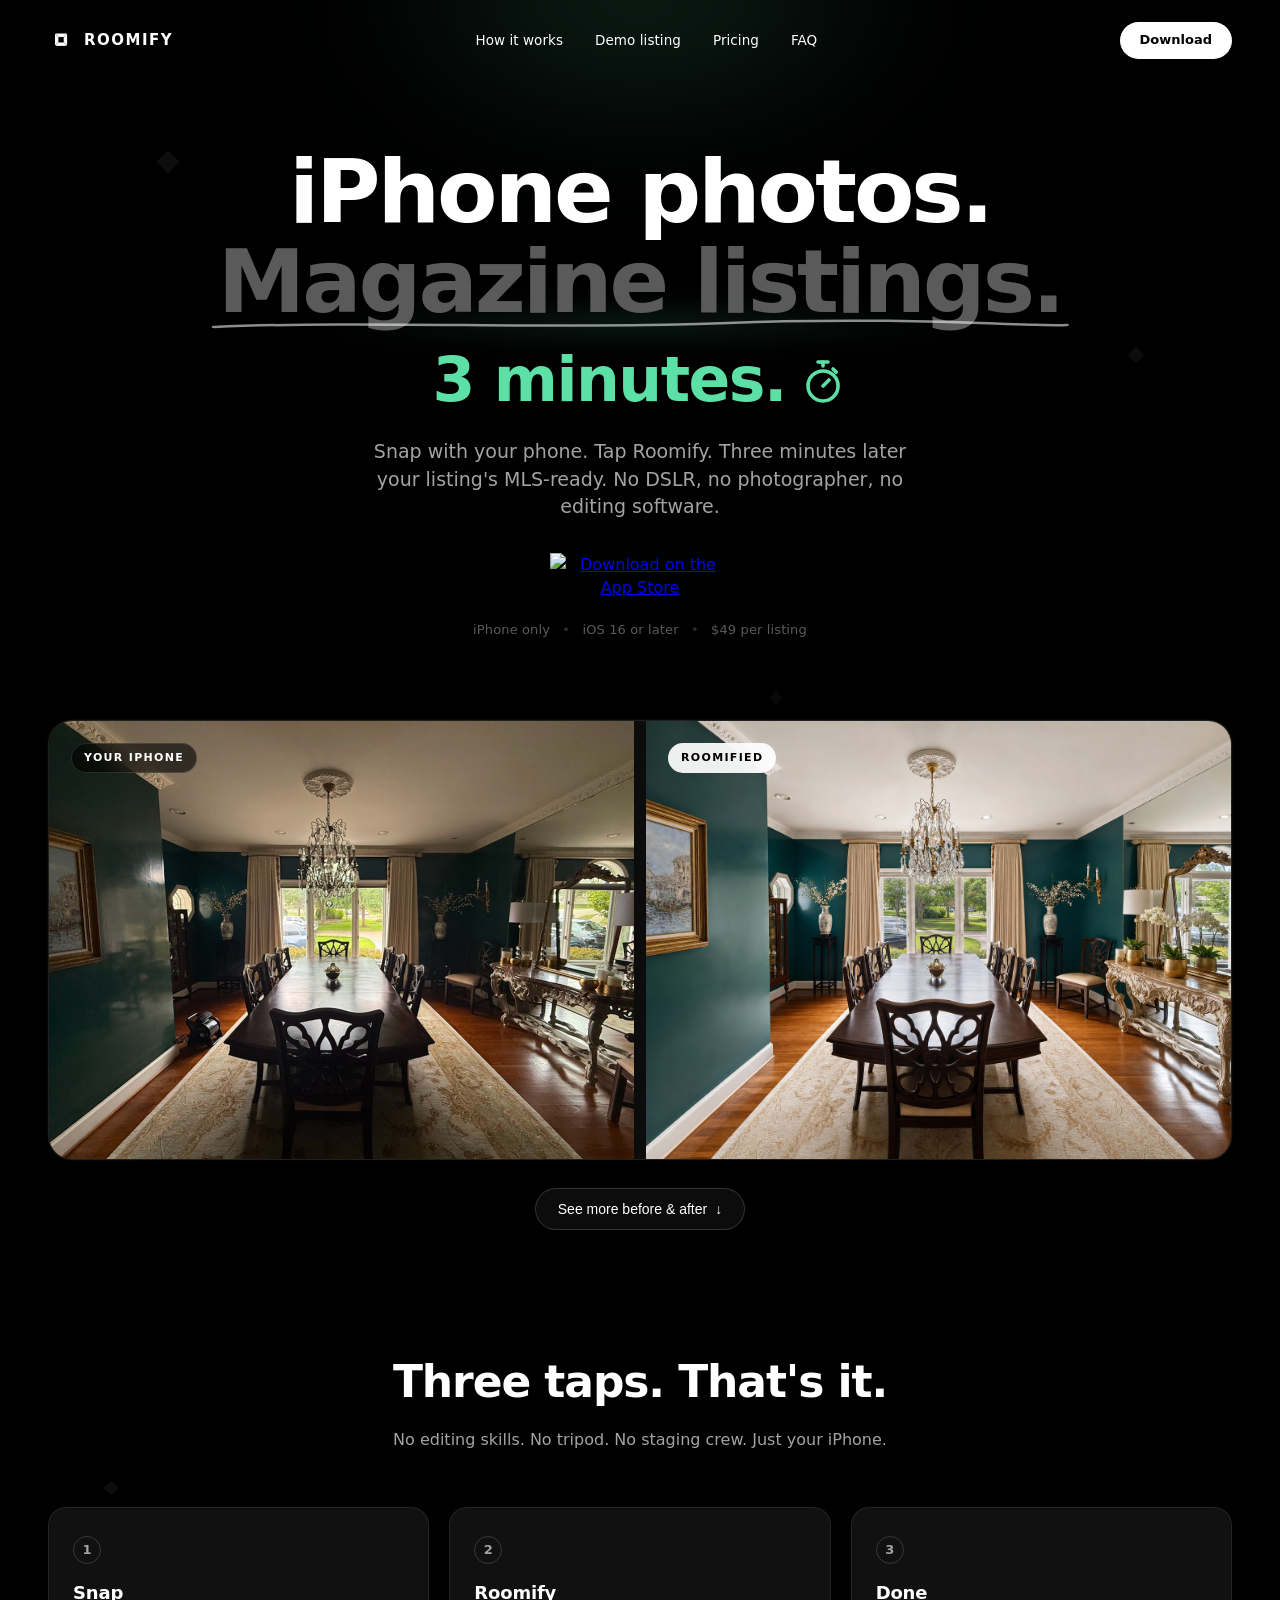
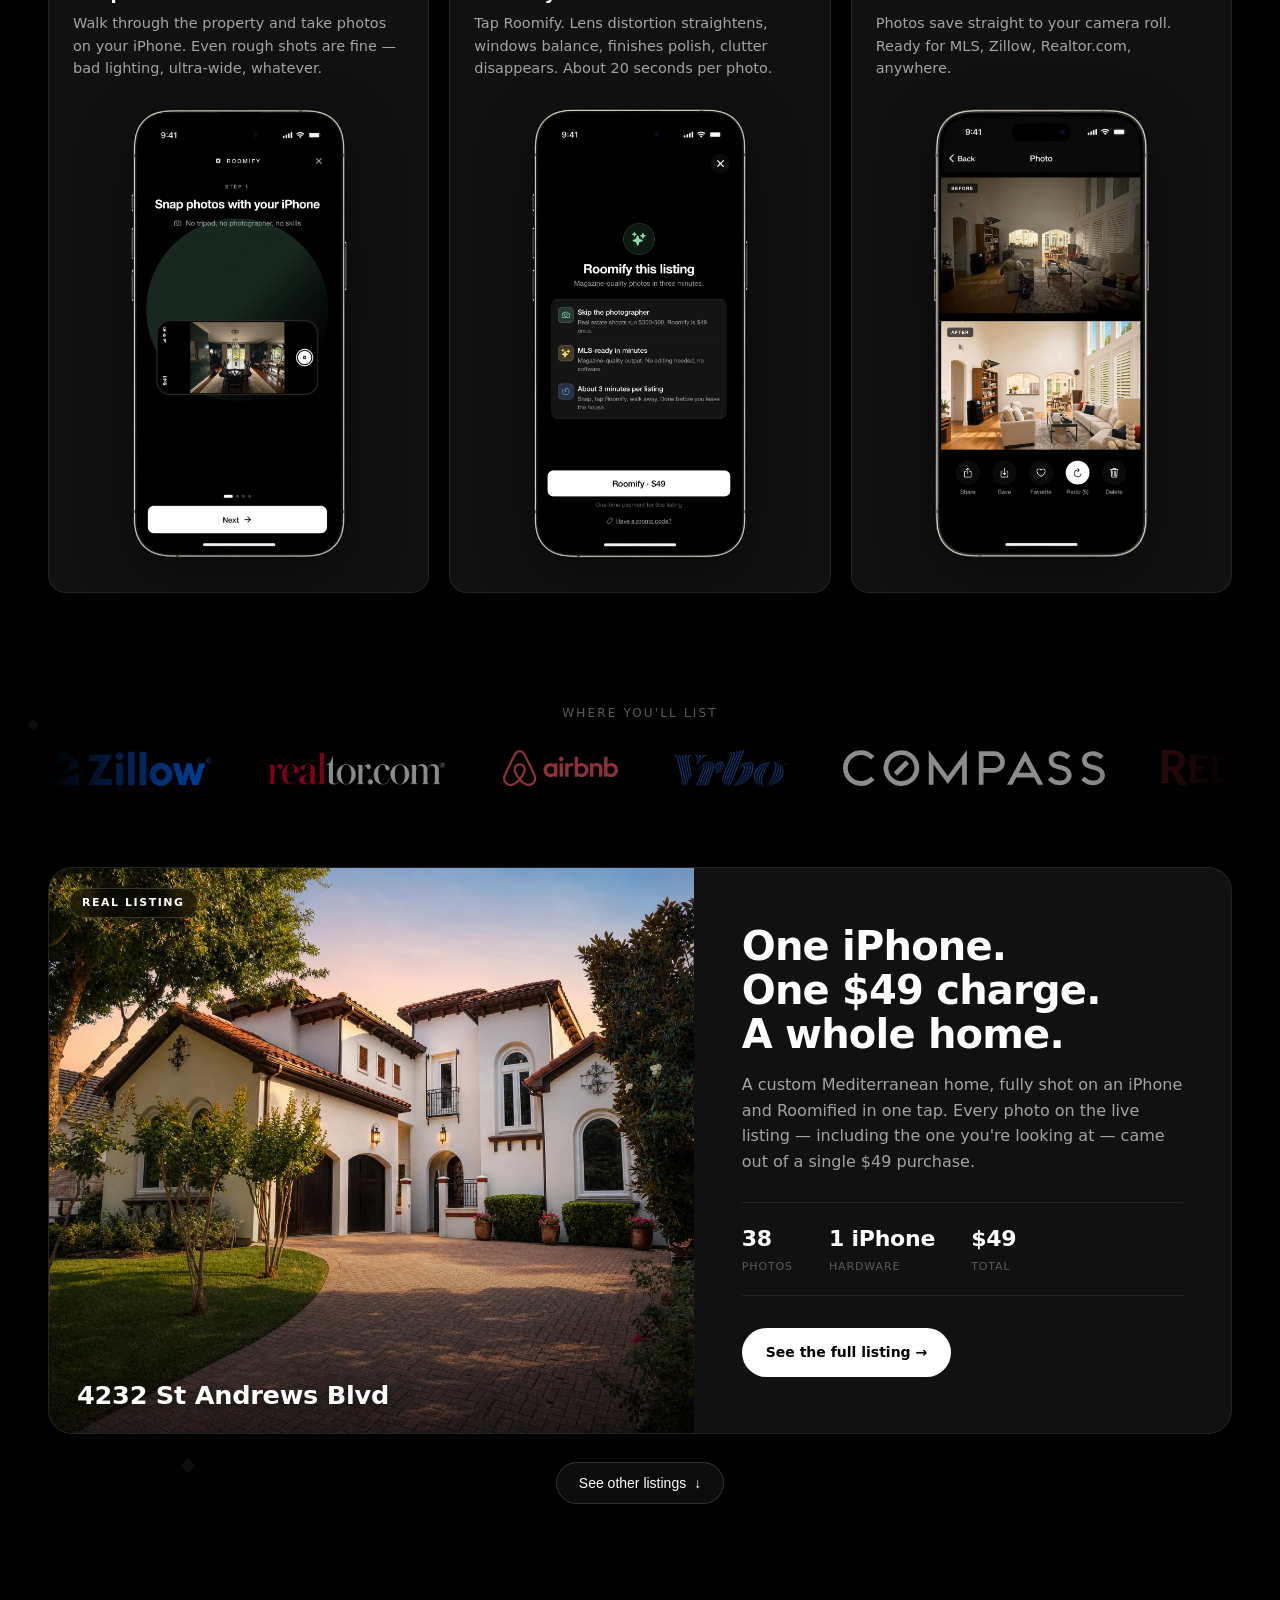
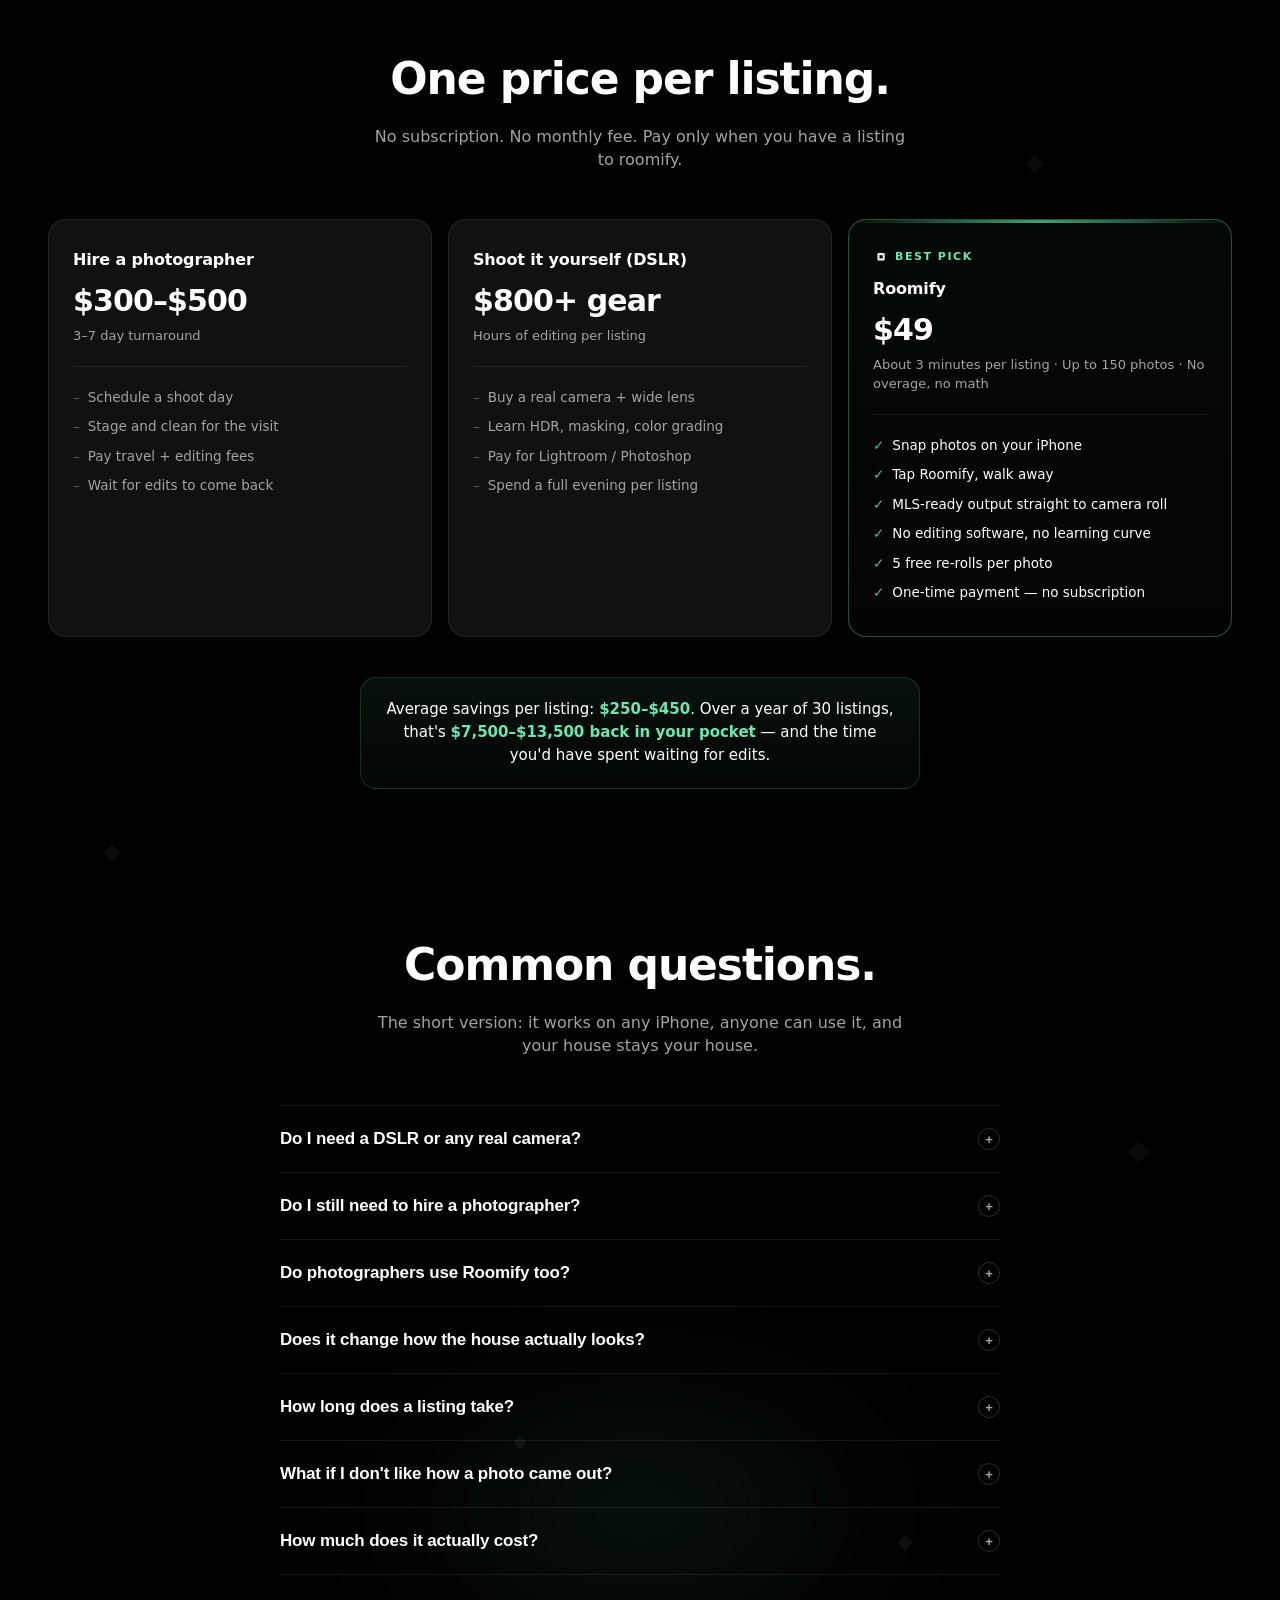
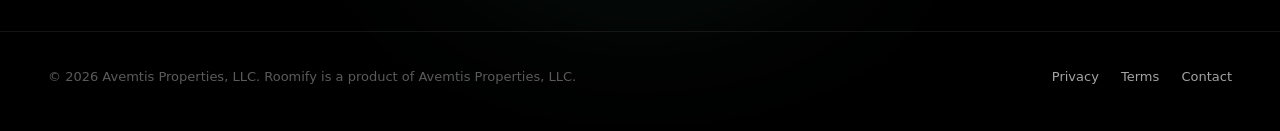
==== index.html @ be2f6d6d "hero: third line "3 minutes." with stopwatch icon Adds the kicker line to the hero h1 after "iPhone " ====
<!doctype html>
<html lang="en">
<head>
<meta charset="utf-8" />
<meta name="viewport" content="width=device-width, initial-scale=1, viewport-fit=cover" />
<title>Roomify — iPhone photos to magazine listings in 3 minutes</title>
<meta name="description" content="Snap with your iPhone. Tap Roomify. Magazine-quality real estate listing photos in three minutes. No DSLR, no photographer, no editing software." />
<link rel="icon" type="image/png" sizes="192x192" href="/favicon.png" />
<link rel="apple-touch-icon" sizes="180x180" href="/apple-touch-icon.png" />

<meta property="og:title" content="Roomify — iPhone photos to magazine listings" />
<meta property="og:description" content="Snap with your phone. Tap Roomify. Done in 3 minutes." />
<meta property="og:url" content="https://roomifyapp.ai" />
<meta property="og:image" content="https://roomifyapp.ai/favicon.png" />
<meta property="og:type" content="website" />
<meta name="twitter:card" content="summary_large_image" />
<meta name="theme-color" content="#000000" />

<style>
  /* ---- Tokens ---------------------------------------------------- */
  :root {
    --bg: #000000;
    --bg-elev: #0c0c0c;
    --bg-card: #111111;
    --text: #ffffff;
    --text-muted: #a3a3a3;
    --text-subtle: #5a5a5a;
    --border: rgba(255, 255, 255, 0.08);
    --border-strong: rgba(255, 255, 255, 0.16);
    --glow: rgba(92, 224, 166, 0.16);
    --accent: #5ce0a6;

    /* Horizontal padding scales up on mobile so the content
       doesn't feel cramped against the phone bezel. */
    --pad-x: 28px;
  }

  * { box-sizing: border-box; margin: 0; padding: 0; }

  html, body {
    background: var(--bg);
    color: var(--text);
    font-family: -apple-system, BlinkMacSystemFont, "SF Pro Text", "Helvetica Neue", system-ui, sans-serif;
    -webkit-font-smoothing: antialiased;
    line-height: 1.45;
    overflow-x: hidden;
    scroll-behavior: smooth;
  }
  /* CSS scroll-snap was too soft (proximity) or too hard (mandatory)
     on iOS Safari. The lock-on is JS-driven below — see
     setupStepsSnap in the script block. */

  body {
    position: relative;
    min-height: 100vh;
  }

  /* Concentrated glow tucked behind the nav. Much smaller + softer
     than v2 so it reads as ambient brand color rather than backdrop. */
  .nav-glow {
    position: absolute;
    top: -180px;
    left: 50%;
    transform: translateX(-50%);
    width: 720px;
    height: 360px;
    background: radial-gradient(ellipse at center, var(--glow) 0%, transparent 60%);
    filter: blur(60px);
    pointer-events: none;
    z-index: 0;
  }

  /* Drifting diamonds spread across the entire page — referencing
     the Roomify mark. Pure CSS, no JS. Spans the whole body so
     there's always something subtle moving in your peripheral
     vision as you scroll. */
  .pattern {
    position: absolute;
    inset: 0;
    pointer-events: none;
    overflow: hidden;
    z-index: 0;
  }
  .pattern svg {
    position: absolute;
    width: 24px;
    height: 24px;
    opacity: 0.05;
    animation: drift 18s ease-in-out infinite;
  }
  /* Hero region (top ~25%) */
  .pattern svg:nth-child(1)  { top: 3%;  left: 12%; animation-delay: -2s;  width: 28px; height: 28px; }
  .pattern svg:nth-child(2)  { top: 7%;  left: 88%; animation-delay: -6s;  width: 20px; height: 20px; }
  .pattern svg:nth-child(3)  { top: 14%; left: 60%; animation-delay: -14s; width: 16px; height: 16px; opacity: 0.04; }
  .pattern svg:nth-child(4)  { top: 21%; left: 4%;  animation-delay: -10s; width: 22px; height: 22px; }
  .pattern svg:nth-child(5)  { top: 18%; left: 94%; animation-delay: -12s; width: 14px; height: 14px; }
  /* Mid (before/after region, ~30-55%) */
  .pattern svg:nth-child(6)  { top: 30%; left: 8%;  animation-delay: -5s;  width: 18px; height: 18px; opacity: 0.05; }
  .pattern svg:nth-child(7)  { top: 38%; left: 90%; animation-delay: -9s;  width: 26px; height: 26px; opacity: 0.04; }
  .pattern svg:nth-child(8)  { top: 47%; left: 2%;  animation-delay: -3s;  width: 14px; height: 14px; }
  .pattern svg:nth-child(9)  { top: 54%; left: 86%; animation-delay: -16s; width: 20px; height: 20px; opacity: 0.05; }
  /* Steps region (~60-78%) */
  .pattern svg:nth-child(10) { top: 62%; left: 14%; animation-delay: -7s;  width: 18px; height: 18px; }
  .pattern svg:nth-child(11) { top: 68%; left: 80%; animation-delay: -11s; width: 22px; height: 22px; opacity: 0.04; }
  .pattern svg:nth-child(12) { top: 74%; left: 50%; animation-delay: -15s; width: 14px; height: 14px; opacity: 0.05; }
  /* Pricing + footer (~80%+) */
  .pattern svg:nth-child(13) { top: 82%; left: 8%;  animation-delay: -4s;  width: 20px; height: 20px; }
  .pattern svg:nth-child(14) { top: 88%; left: 88%; animation-delay: -13s; width: 26px; height: 26px; opacity: 0.04; }
  .pattern svg:nth-child(15) { top: 94%; left: 40%; animation-delay: -8s;  width: 16px; height: 16px; }
  .pattern svg:nth-child(16) { top: 96%; left: 70%; animation-delay: -1s;  width: 18px; height: 18px; opacity: 0.05; }

  @keyframes drift {
    0%, 100% { transform: translateY(0) rotate(45deg); }
    50%      { transform: translateY(-22px) rotate(52deg); }
  }

  /* Secondary glow tucked behind the pricing card. Smaller + cooler
     than the nav glow, gives the bottom of the page some life so
     it doesn't feel like a dead zone after the bright hero. */
  .pricing-glow {
    position: absolute;
    left: 50%;
    bottom: 80px;
    transform: translateX(-50%);
    width: 600px;
    height: 280px;
    background: radial-gradient(ellipse at center, rgba(92, 224, 166, 0.12) 0%, transparent 65%);
    filter: blur(70px);
    pointer-events: none;
    z-index: 0;
  }

  .container {
    max-width: 1240px;
    margin: 0 auto;
    padding: 0 var(--pad-x);
    position: relative;
    z-index: 1;
  }

  /* ---- Full-width Nav ------------------------------------------- */
  .nav {
    padding: 22px 0 0;
    display: flex;
    align-items: center;
    justify-content: space-between;
    width: 100%;
  }
  .brand {
    display: inline-flex;
    align-items: center;
    gap: 10px;
    font-size: 15px;
    font-weight: 700;
    letter-spacing: 0.1em;
    color: var(--text);
    text-decoration: none;
  }
  .brand img {
    width: 26px;
    height: 26px;
    display: block;
  }
  .nav-cta {
    display: inline-flex;
    align-items: center;
    gap: 6px;
    background: var(--text);
    color: #000;
    text-decoration: none;
    font-size: 13px;
    font-weight: 600;
    padding: 9px 20px;
    border-radius: 999px;
    transition: opacity 0.15s ease, transform 0.15s ease;
  }
  .nav-cta:hover { opacity: 0.85; }
  .nav-cta:active { transform: scale(0.97); }

  /* In-page anchor links between brand and the Download CTA. Smooth
     scrolling is handled by `scroll-behavior: smooth` on <html>.
     Styling is Stripe/Linear-tier: white text, slim accent underline
     that grows from the left on hover. */
  .nav-links {
    display: flex;
    align-items: center;
    gap: 32px;
  }
  .nav-link {
    position: relative;
    color: var(--text);
    text-decoration: none;
    font-size: 13.5px;
    font-weight: 500;
    letter-spacing: 0.005em;
    padding: 6px 0;
    transition: color 0.18s ease;
  }
  .nav-link::after {
    content: '';
    position: absolute;
    left: 0;
    right: 0;
    bottom: 2px;
    height: 1.5px;
    background: var(--accent, #5ce0a6);
    transform: scaleX(0);
    transform-origin: left center;
    transition: transform 0.28s cubic-bezier(0.22, 1, 0.36, 1);
  }
  .nav-link:hover { color: var(--accent, #5ce0a6); }
  .nav-link:hover::after { transform: scaleX(1); }
  /* Account for the nav height so scroll lands just below it — without
     this the section's title hides under the (transparent) nav bar. */
  html { scroll-behavior: smooth; scroll-padding-top: 24px; }

  /* ---- Hero ----------------------------------------------------- */
  .hero {
    /* Longhand vertical padding only — using `padding:` shorthand
       here would zero out .container's horizontal padding, since
       both classes are on the same element. (Cards looked edge-to-
       edge on mobile because of this.) */
    padding-top: 88px;
    padding-bottom: 32px;
    text-align: center;
    animation: heroIn 0.9s cubic-bezier(0.16, 1, 0.3, 1) both;
  }
  @keyframes heroIn {
    from { opacity: 0; transform: translateY(20px); }
    to   { opacity: 1; transform: translateY(0); }
  }

  .hero h1 {
    font-size: clamp(44px, 7.6vw, 88px);
    line-height: 1.02;
    letter-spacing: -0.035em;
    font-weight: 700;
    max-width: 980px;
    margin: 0 auto 22px;
  }
  .hero h1 .muted-line {
    color: var(--text-subtle);
    display: inline-block;
    position: relative;
  }
  /* "3 minutes." — the kicker line. Smaller than the other two so it
     reads as the answer/punchline, not a third subject. Accent green
     ties it to the brand. Fades in after Magazine-listings underline
     finishes drawing (~1.1s) so the eye lands on it last. */
  .hero h1 .time-line {
    display: inline-flex;
    align-items: baseline;
    gap: 0.22em;
    color: var(--accent);
    font-size: 0.7em;
    letter-spacing: -0.025em;
    font-weight: 600;
    margin-top: 14px;
    opacity: 0;
    animation: timeLineIn 0.7s cubic-bezier(0.16, 1, 0.3, 1) 1.15s forwards;
  }
  @keyframes timeLineIn {
    from { opacity: 0; transform: translateY(10px); }
    to   { opacity: 1; transform: translateY(0); }
  }
  .hero h1 .timer-icon {
    width: 0.78em;
    height: 0.78em;
    flex: 0 0 auto;
    stroke: currentColor;
    fill: none;
    /* Lift slightly so the icon optically aligns with the cap-height
       of the digits next to it rather than the baseline. */
    transform: translateY(0.08em);
  }
  /* Hand-drawn underline + faint glow behind 'Magazine listings.' */
  .hero h1 .muted-line .underline {
    position: absolute;
    left: -2%;
    right: -2%;
    bottom: -8px;
    width: 104%;
    height: 18px;
    pointer-events: none;
    overflow: visible;
  }
  .hero h1 .muted-line::after {
    content: '';
    position: absolute;
    left: 8%;
    right: 8%;
    bottom: -12px;
    height: 28px;
    background: radial-gradient(ellipse at center, rgba(92, 224, 166, 0.22) 0%, transparent 70%);
    filter: blur(14px);
    pointer-events: none;
    z-index: -1;
  }
  .hero h1 .muted-line .underline path {
    stroke: rgba(255, 255, 255, 0.55);
    stroke-width: 2.5;
    stroke-linecap: round;
    fill: none;
    /* Reveal animation that runs after hero fades in. */
    stroke-dasharray: 600;
    stroke-dashoffset: 600;
    animation: drawUnderline 1.4s cubic-bezier(0.65, 0, 0.35, 1) 0.7s forwards;
  }
  @keyframes drawUnderline {
    to { stroke-dashoffset: 0; }
  }

  .hero .sub {
    font-size: clamp(16px, 1.7vw, 19px);
    color: var(--text-muted);
    max-width: 560px;
    margin: 0 auto 32px;
  }
  .hero .disclaimers {
    font-size: 13px;
    color: var(--text-subtle);
    margin-top: 14px;
    letter-spacing: 0.01em;
  }
  .hero .disclaimers .sep {
    opacity: 0.5;
    margin: 0 8px;
  }

  /* App store badge */
  .badge-row {
    display: flex;
    justify-content: center;
    margin-bottom: 8px;
  }
  .app-store-badge {
    display: inline-block;
    transition: opacity 0.15s ease, transform 0.15s ease;
  }
  .app-store-badge:hover { opacity: 0.85; }
  .app-store-badge:active { transform: scale(0.98); }
  .app-store-badge img {
    height: 54px;
    display: block;
  }

  /* ---- Before / After centerpiece ------------------------------- */
  .ba-wrap {
    padding-top: 48px;
    padding-bottom: 24px;
    position: relative;
  }
  .ba-grid {
    display: grid;
    grid-template-columns: 1fr 1fr;
    gap: 12px;
    border-radius: 24px;
    overflow: hidden;
    border: 1px solid var(--border);
    background: var(--bg-elev);
    box-shadow:
      0 32px 80px -16px rgba(0, 0, 0, 0.6),
      0 0 0 1px rgba(255, 255, 255, 0.03);
  }
  .ba-pane {
    position: relative;
    aspect-ratio: 4 / 3;
    overflow: hidden;
    background: var(--bg-elev);
  }
  .ba-pane img {
    width: 100%;
    height: 100%;
    object-fit: cover;
    display: block;
  }
  .ba-tag {
    position: absolute;
    /* Sit clearly inside the 24px corner radius so the pill is
       never clipped or visually crowded against the curve. */
    top: 22px;
    left: 22px;
    padding: 6px 12px;
    border-radius: 999px;
    background: rgba(0, 0, 0, 0.6);
    backdrop-filter: blur(12px);
    -webkit-backdrop-filter: blur(12px);
    border: 1px solid rgba(255, 255, 255, 0.12);
    font-size: 11px;
    letter-spacing: 0.12em;
    text-transform: uppercase;
    font-weight: 600;
    color: var(--text);
  }
  .ba-tag.after { color: #000; background: rgba(255, 255, 255, 0.92); border-color: transparent; }

  /* Expandable "see more" */
  .more-toggle-row {
    display: flex;
    justify-content: center;
    margin-top: 28px;
  }
  .more-toggle {
    appearance: none;
    background: rgba(20, 20, 20, 0.6);
    backdrop-filter: blur(14px);
    -webkit-backdrop-filter: blur(14px);
    border: 1px solid var(--border-strong);
    color: var(--text);
    font-size: 14px;
    font-weight: 500;
    padding: 12px 22px;
    border-radius: 999px;
    cursor: pointer;
    display: inline-flex;
    align-items: center;
    gap: 8px;
    transition: background 0.15s ease, transform 0.15s ease;
  }
  .more-toggle:hover { background: rgba(30, 30, 30, 0.85); }
  .more-toggle:active { transform: scale(0.98); }
  .more-toggle .chevron {
    transition: transform 0.3s ease;
    display: inline-block;
  }
  .more-toggle[aria-expanded="true"] .chevron {
    transform: rotate(180deg);
  }

  .more-extras {
    max-height: 0;
    overflow: hidden;
    transition: max-height 0.5s cubic-bezier(0.22, 1, 0.36, 1);
  }
  .more-extras[data-open="true"] {
    /* Tall enough for ~3 stacked pairs on mobile; CSS animates from 0 */
    max-height: 4000px;
  }
  /* Match the main .ba-grid styling so each extras pair reads as
     a single rounded card with its tags safely inside the rounded
     corners — instead of two raw rectangular panes with tags
     floating against the screen edge. */
  .more-grid {
    display: grid;
    grid-template-columns: 1fr 1fr;
    gap: 12px;
    margin-top: 28px;
    border-radius: 24px;
    overflow: hidden;
    border: 1px solid var(--border);
    background: var(--bg-elev);
    box-shadow:
      0 32px 80px -16px rgba(0, 0, 0, 0.6),
      0 0 0 1px rgba(255, 255, 255, 0.03);
  }

  /* ---- Immersive scrollytelling steps --------------------------- */
  /* The "Three taps" section. A tall container gives us scroll
     budget for 3 steps; inside, a sticky stage holds a phone mockup
     that crossfades to the next screenshot as the user scrolls.
     The step copy (1. Snap, 2. Roomify, 3. Done) swaps in sync.
     Feels like the user is operating the app as they scroll — way
     stickier than a static 3-card row. */
  .steps-immersive {
    padding-top: 96px;
    padding-bottom: 24px;
    position: relative;
  }
  .steps-header {
    text-align: center;
    margin-bottom: 32px;
  }
  .steps-header h2 {
    font-size: clamp(28px, 3.8vw, 44px);
    letter-spacing: -0.025em;
    font-weight: 700;
    margin-bottom: 12px;
  }
  .steps-header .lead {
    color: var(--text-muted);
    max-width: 540px;
    margin: 0 auto;
    font-size: 16px;
  }

  .steps-scroller {
    position: relative;
    /* Height comes from the 3 child .step-snap zones below
       (200vh each → 600vh total). Long scroll budget is what makes
       each phone "dwell" on screen long enough to read it. */
  }
  .steps-sticky {
    position: sticky;
    top: 0;
    height: 100vh;
    /* Pull the next sibling up by 100vh so the sticky stage
       visually overlaps the first snap zone instead of stacking
       on top of it. Net flow contribution of the sticky = 0. */
    margin-bottom: -100vh;
    z-index: 1;
    display: flex;
    flex-direction: column;
    align-items: center;
    justify-content: center;
    overflow: hidden;
  }
  /* Three scroll budget zones — each one is 200vh, so the user
     spends ~2 full viewport scrolls per phone before sliding to
     the next. That's what makes the section feel like it "locks
     on" — the phones stay glued in view for so long that the
     sliding becomes the dominant visual change. */
  .step-snap {
    height: 200vh;
    visibility: hidden;
  }
  .steps-stage {
    display: grid;
    grid-template-columns: 1fr 1fr;
    gap: 80px;
    align-items: center;
    width: 100%;
    max-width: 1100px;
    padding: 0 24px;
  }
  /* Phone column: a 1-phone-wide *viewport* that clips a 3-phone-wide
     horizontal *track*. As scroll progress goes 0 → 1, JS translates
     the track left so each phone slides into view in sequence. The
     CSS transition smooths the per-frame target change so it feels
     like a tactile horizontal scroll, not a teleport. */
  .steps-phones {
    position: relative;
    width: 100%;
    max-width: 320px;
    aspect-ratio: 9 / 19.5;
    overflow: hidden;
    justify-self: end;
  }
  .steps-phones-track {
    display: flex;
    width: 300%;
    height: 100%;
    transform: translate3d(0, 0, 0);
    transition: transform 0.55s cubic-bezier(0.22, 1, 0.36, 1);
    will-change: transform;
  }
  .steps-phones-track .phone {
    flex: 0 0 33.3333%;
    width: 33.3333%;
    height: 100%;
    object-fit: contain;
    display: block;
  }

  /* Text column: same horizontal-track-in-a-viewport pattern, so
     the active step's copy slides in sync with its phone. */
  .steps-texts {
    position: relative;
    overflow: hidden;
    width: 100%;
    min-height: 240px;
  }
  .steps-texts-track {
    display: flex;
    width: 300%;
    transform: translate3d(0, 0, 0);
    transition: transform 0.55s cubic-bezier(0.22, 1, 0.36, 1);
    will-change: transform;
  }
  .steps-texts-track .text-card {
    flex: 0 0 33.3333%;
    width: 33.3333%;
    box-sizing: border-box;
    padding-right: 16px;
  }
  .text-card .step-num {
    width: 36px;
    height: 36px;
    border-radius: 999px;
    border: 1px solid var(--border-strong);
    display: inline-flex;
    align-items: center;
    justify-content: center;
    color: var(--text-muted);
    font-size: 14px;
    font-weight: 600;
    margin-bottom: 20px;
  }
  .text-card h3 {
    font-size: 36px;
    font-weight: 700;
    letter-spacing: -0.025em;
    margin-bottom: 14px;
  }
  .text-card p {
    font-size: 17px;
    color: var(--text-muted);
    line-height: 1.55;
    max-width: 440px;
  }
  .steps-dots {
    display: flex;
    gap: 8px;
    margin-top: 40px;
  }
  .steps-dots .dot {
    width: 7px;
    height: 7px;
    border-radius: 999px;
    background: rgba(255, 255, 255, 0.16);
    transition: background 0.3s ease, width 0.3s ease;
  }
  .steps-dots .dot.active {
    background: var(--text);
    width: 22px;
    border-radius: 999px;
  }

  /* ---- How it works (legacy class — left in for safety) -------- */
  .steps {
    padding-top: 96px;
    padding-bottom: 56px;
    text-align: center;
  }
  .steps h2 {
    font-size: clamp(28px, 3.8vw, 44px);
    letter-spacing: -0.025em;
    font-weight: 700;
    margin-bottom: 14px;
  }
  .steps .lead {
    color: var(--text-muted);
    max-width: 540px;
    margin: 0 auto 56px;
    font-size: 16px;
  }
  .steps-grid {
    display: grid;
    grid-template-columns: repeat(3, 1fr);
    gap: 20px;
    text-align: left;
  }
  .step {
    background: var(--bg-card);
    border: 1px solid var(--border);
    border-radius: 18px;
    padding: 28px 24px;
    transition: border-color 0.2s ease, transform 0.2s ease;
  }
  .step:hover {
    border-color: var(--border-strong);
    transform: translateY(-2px);
  }
  .step-num {
    width: 28px;
    height: 28px;
    border-radius: 999px;
    border: 1px solid var(--border-strong);
    display: inline-flex;
    align-items: center;
    justify-content: center;
    font-size: 13px;
    color: var(--text-muted);
    font-weight: 600;
    margin-bottom: 16px;
  }
  .step h3 {
    font-size: 18px;
    font-weight: 600;
    margin-bottom: 6px;
    letter-spacing: -0.01em;
  }
  .step p {
    color: var(--text-muted);
    font-size: 14.5px;
    line-height: 1.55;
  }
  /* Phone mockup at the bottom of each step card. Sized to fit
     comfortably inside the card width on desktop; scales down on
     mobile. Drop-shadow gives the phone subtle lift against the
     card background so it doesn't read as flat. */
  .step-phone {
    display: block;
    width: 100%;
    max-width: 220px;
    height: auto;
    margin: 28px auto 4px;
    filter: drop-shadow(0 18px 28px rgba(0, 0, 0, 0.45));
  }

  /* ---- Pricing -------------------------------------------------- */
  .pricing {
    padding-top: 56px;
    padding-bottom: 104px;
    text-align: center;
  }
  .pricing h2 {
    font-size: clamp(28px, 3.8vw, 44px);
    letter-spacing: -0.025em;
    margin-bottom: 8px;
  }
  .pricing .lead {
    color: var(--text-muted);
    max-width: 520px;
    margin: 0 auto 48px;
    font-size: 16px;
  }
  .price-card {
    max-width: 460px;
    margin: 0 auto;
    background: var(--bg-card);
    border: 1px solid var(--border);
    border-radius: 22px;
    padding: 36px 32px;
    text-align: left;
  }
  .price-row {
    display: flex;
    align-items: baseline;
    justify-content: center;
    gap: 4px;
    margin-bottom: 4px;
  }
  .price-amount {
    font-size: 64px;
    letter-spacing: -0.04em;
    font-weight: 700;
    line-height: 1;
  }
  .price-unit {
    font-size: 18px;
    color: var(--text-muted);
  }
  .price-tagline {
    text-align: center;
    color: var(--text-muted);
    font-size: 15px;
    margin-bottom: 28px;
  }
  .price-features {
    list-style: none;
    padding: 0;
    border-top: 1px solid var(--border);
    padding-top: 22px;
  }
  .price-features li {
    padding: 6px 0;
    color: var(--text);
    font-size: 14.5px;
    display: flex;
    align-items: flex-start;
    gap: 10px;
  }
  .price-features .check {
    color: var(--text);
    font-weight: 700;
    flex-shrink: 0;
  }

  /* ---- Footer --------------------------------------------------- */
  footer {
    padding-top: 36px;
    padding-bottom: 44px;
    border-top: 1px solid var(--border);
    color: var(--text-subtle);
    font-size: 13px;
  }
  .footer-row {
    display: flex;
    justify-content: space-between;
    align-items: center;
    flex-wrap: wrap;
    gap: 16px;
  }
  footer a {
    color: var(--text-muted);
    text-decoration: none;
    margin-left: 18px;
    transition: color 0.15s ease;
  }
  footer a:hover { color: var(--text); }
  footer a:first-of-type { margin-left: 0; }

  /* ---- Mobile --------------------------------------------------- */
  @media (max-width: 720px) {
    /* Setting padding directly on the container — the :root custom
       property override approach (v3) wasn't reliably cascading on
       iOS Safari, leaving cards effectively edge-to-edge. */
    .container { padding-left: 24px; padding-right: 24px; }
    .hero { padding-top: 56px; padding-bottom: 16px; }
    .ba-wrap { padding-top: 32px; padding-bottom: 16px; }
    /* Break the photo panes out of the container's 24px side
       padding so they hit the screen edge — the contrast between
       the dramatic full-width image and the padded copy below
       reads way harder. Border-radius preserved so the corners
       stay slightly rounded even at the edge of the screen. */
    .ba-grid {
      grid-template-columns: 1fr;
      gap: 8px;
      margin-left: -24px;
      margin-right: -24px;
    }
    .more-grid {
      grid-template-columns: 1fr;
      gap: 8px;
    }
    /* The negative side margins HAVE to live on .more-extras, not
       .more-grid — because .more-extras has overflow:hidden (for the
       expand/collapse animation) and was clipping the .more-grid's
       overflow back to the container's 24px padding. Moving the
       breakout to the parent extends the whole collapsible region
       to the screen edge. */
    .more-extras {
      margin-left: -24px;
      margin-right: -24px;
    }
    .more-extras .more-grid {
      margin-top: 0;
    }
    .more-extras .more-grid + .more-grid {
      margin-top: 12px;
    }
    .ba-pane { aspect-ratio: 4 / 3; }
    .steps { padding-top: 72px; padding-bottom: 40px; }
    .steps-grid {
      grid-template-columns: 1fr;
    }
    .step { padding: 24px 22px; }
    .pricing { padding-top: 40px; padding-bottom: 80px; }
    .price-card { padding: 32px 26px; }
    /* Comparison table stacks on mobile — three-across was a wall
       of unreadable copy on phones. */
    .compare { padding-top: 64px; padding-bottom: 40px; }
    .compare-grid {
      grid-template-columns: 1fr;
      gap: 12px;
    }
    .compare-card { padding: 24px 22px; }
    /* Show the Roomify "best pick" card FIRST on mobile so it
       anchors the comparison instead of being last. */
    .compare-card.us { order: -1; }
    .savings-banner { padding: 18px 22px; font-size: 14px; }
    .platforms { padding-top: 40px; padding-bottom: 8px; }
    .faq { padding-top: 64px; padding-bottom: 40px; }
    .footer-row { flex-direction: column; align-items: flex-start; }
    footer a { margin-left: 0; margin-right: 14px; }
    .nav-cta { padding: 8px 16px; font-size: 12px; }
    /* Hide in-page anchor links on mobile — the nav pill is too narrow
       to fit them alongside the brand + Download CTA. */
    .nav-links { display: none; }
    .brand { font-size: 13px; letter-spacing: 0.08em; }
    .brand img { width: 22px; height: 22px; }
    .nav-glow { width: 500px; height: 240px; top: -120px; }
    .nav { padding: 16px 0 0; }
  }

  /* Mobile overrides for the sections that were added AFTER the
     main mobile @media block — their desktop rules live further
     down in source order, so we need a second mobile block here
     that wins via cascade. */
  @media (max-width: 720px) {
    .compare { padding-top: 64px; padding-bottom: 40px; }
    .compare-grid {
      grid-template-columns: 1fr !important;
      gap: 12px;
    }
    .compare-card { padding: 26px 24px; }
    /* Pull the Roomify "best pick" to the top of the stack on
       mobile so it anchors the comparison. */
    .compare-card.us { order: -1; }
    .compare-card .price { font-size: 36px; }
    .savings-banner {
      padding: 18px 22px;
      font-size: 14px;
      margin-top: 28px;
    }
    .platforms { padding-top: 40px; padding-bottom: 8px; }
    .faq { padding-top: 64px; padding-bottom: 40px; }
    .faq-summary { font-size: 16px; padding: 18px 0; }
    /* Bottom clearance for the sticky Download CTA pill — without
       it, the pill overlaps the footer copyright + Privacy/Terms
       links at the end of the page. ~84px = pill height (52) +
       its bottom offset (~32) with comfortable margin. */
    footer { padding-bottom: calc(env(safe-area-inset-bottom, 0px) + 100px); }

    /* Immersive steps — switch to single-column on mobile, phone on
       top, text below. Height comes from the snap anchors now, so
       no override needed here. */
    .steps-immersive { padding-top: 64px; padding-bottom: 16px; }
    .steps-header { margin-bottom: 24px; }
    .steps-stage {
      grid-template-columns: 1fr;
      gap: 28px;
      padding: 0 24px;
    }
    .steps-phones {
      max-width: 220px;
      justify-self: center;
    }
    .steps-texts {
      min-height: 180px;
      text-align: center;
    }
    .text-card { padding: 0 8px; }
    .text-card .step-num { margin: 0 auto 14px; display: flex; }
    .text-card h3 { font-size: 28px; }
    .text-card p { font-size: 15px; margin: 0 auto; }
    .steps-dots { margin-top: 28px; }
  }

  /* Reduce motion preference — disable drifting + hero entrance. */
  @media (prefers-reduced-motion: reduce) {
    .pattern svg { animation: none; }
    .hero { animation: none; }
    .hero h1 .muted-line .underline path { animation: none; stroke-dashoffset: 0; }
  }

  /* ---- Photo tap zoom -------------------------------------------- */
  .ba-pane { cursor: zoom-in; }
  .ba-pane::after {
    /* Subtle "tap to zoom" affordance — a small arrow icon in the
       corner opposite the tag. Fades in on hover (desktop) and is
       always slightly visible on mobile. Sits inside the 24px
       corner radius so it's never clipped against the curve. */
    content: '';
    position: absolute;
    top: 18px;
    right: 18px;
    width: 28px;
    height: 28px;
    border-radius: 999px;
    background:
      url("data:image/svg+xml;utf8,<svg xmlns='http://www.w3.org/2000/svg' viewBox='0 0 24 24' fill='none' stroke='white' stroke-width='2.4' stroke-linecap='round' stroke-linejoin='round'><path d='M15 3h6v6'/><path d='M9 21H3v-6'/><path d='M21 3l-7 7'/><path d='M3 21l7-7'/></svg>") center / 14px no-repeat,
      rgba(0, 0, 0, 0.5);
    backdrop-filter: blur(10px);
    -webkit-backdrop-filter: blur(10px);
    border: 1px solid rgba(255, 255, 255, 0.14);
    opacity: 0;
    transition: opacity 0.2s ease;
    pointer-events: none;
  }
  .ba-pane:hover::after { opacity: 1; }
  @media (max-width: 720px) {
    .ba-pane::after { opacity: 0.7; }
  }

  /* ---- Reveal on scroll ----------------------------------------- */
  /* Sections fade up gracefully when they enter the viewport.
     Initial state set here, IntersectionObserver flips .in-view. */
  .reveal {
    opacity: 0;
    transform: translateY(28px);
    transition: opacity 0.7s cubic-bezier(0.16, 1, 0.3, 1), transform 0.7s cubic-bezier(0.16, 1, 0.3, 1);
    will-change: opacity, transform;
  }
  .reveal.in-view {
    opacity: 1;
    transform: translateY(0);
  }
  @media (prefers-reduced-motion: reduce) {
    .reveal { opacity: 1; transform: none; transition: none; }
  }

  /* ---- Platform marquee ----------------------------------------- */
  /* "Where you'll list" — auto-scrolling row of the platforms
     agents actually post to. Slow horizontal drift, infinite loop. */
  .platforms {
    padding-top: 56px;
    padding-bottom: 16px;
    text-align: center;
  }
  .platforms .eyebrow {
    text-transform: uppercase;
    letter-spacing: 0.18em;
    font-size: 12px;
    color: var(--text-subtle);
    margin-bottom: 28px;
  }
  .marquee {
    position: relative;
    overflow: hidden;
    /* Edge fades so logos taper off into the bg instead of getting
       chopped. */
    mask-image: linear-gradient(90deg, transparent, #000 12%, #000 88%, transparent);
    -webkit-mask-image: linear-gradient(90deg, transparent, #000 12%, #000 88%, transparent);
  }
  .marquee-track {
    display: flex;
    gap: 56px;
    width: max-content;
    animation: marquee 38s linear infinite;
  }
  .marquee:hover .marquee-track {
    animation-play-state: paused;
  }
  .marquee-track .platform {
    flex: 0 0 auto;
    display: inline-flex;
    align-items: center;
    height: 36px;
    opacity: 0.55;
    transition: opacity 0.2s ease;
    white-space: nowrap;
  }
  .marquee-track .platform:hover {
    opacity: 1;
  }
  .marquee-track .platform img {
    height: 100%;
    width: auto;
    display: block;
  }
  /* Compass ships a black-on-transparent wordmark; on the dark bg
     it's invisible without inversion. Filter flips it to white. */
  .marquee-track .platform img.invert {
    filter: invert(1) brightness(1.05);
  }
  /* Fallback text for any logos that 404 from the CDN. */
  .marquee-track .platform .text {
    font-family: -apple-system, BlinkMacSystemFont, "SF Pro Display", "Helvetica Neue", system-ui, sans-serif;
    font-weight: 700;
    font-size: 22px;
    letter-spacing: -0.02em;
    color: var(--text);
    line-height: 1;
  }
  @keyframes marquee {
    from { transform: translateX(0); }
    to   { transform: translateX(-50%); }
  }
  @media (prefers-reduced-motion: reduce) {
    .marquee-track { animation: none; }
  }

  /* ---- Comparison table ----------------------------------------- */
  .compare {
    padding-top: 88px;
    padding-bottom: 56px;
    text-align: center;
  }
  .compare h2 {
    font-size: clamp(28px, 3.8vw, 44px);
    letter-spacing: -0.025em;
    font-weight: 700;
    margin-bottom: 14px;
  }
  .compare .lead {
    color: var(--text-muted);
    max-width: 540px;
    margin: 0 auto 48px;
    font-size: 16px;
  }
  .compare-grid {
    display: grid;
    grid-template-columns: repeat(3, 1fr);
    gap: 16px;
    text-align: left;
  }
  .compare-card {
    background: var(--bg-card);
    border: 1px solid var(--border);
    border-radius: 18px;
    padding: 28px 24px;
    position: relative;
    transition: border-color 0.2s ease, transform 0.2s ease;
  }
  .compare-card.us {
    border-color: rgba(92, 224, 166, 0.35);
    background: linear-gradient(180deg, rgba(92, 224, 166, 0.04) 0%, rgba(255, 255, 255, 0.01) 100%);
    overflow: hidden;
  }
  /* Soft halo behind the Roomify card so the green border + accent
     stripe read as a single highlighted "best pick" treatment
     instead of an unintended outline glitch. */
  .compare-card.us::before {
    content: '';
    position: absolute;
    top: 0; left: 0; right: 0;
    height: 3px;
    background: linear-gradient(90deg, rgba(92, 224, 166, 0) 0%, rgba(92, 224, 166, 0.7) 50%, rgba(92, 224, 166, 0) 100%);
  }
  .compare-card.us .badge {
    display: inline-flex;
    align-items: center;
    gap: 6px;
    font-size: 11px;
    letter-spacing: 0.14em;
    text-transform: uppercase;
    color: #6ce7b1;
    margin-bottom: 12px;
    font-weight: 600;
  }
  .compare-card.us .badge img {
    width: 16px;
    height: 16px;
  }
  .compare-card h3 {
    font-size: 16px;
    font-weight: 600;
    letter-spacing: -0.01em;
    margin-bottom: 8px;
  }
  .compare-card .price {
    font-size: 30px;
    font-weight: 700;
    letter-spacing: -0.03em;
    margin-bottom: 4px;
  }
  .compare-card .time {
    color: var(--text-muted);
    font-size: 13px;
    margin-bottom: 20px;
  }
  .compare-card ul {
    list-style: none;
    padding: 0;
    margin: 0;
    border-top: 1px solid var(--border);
    padding-top: 16px;
  }
  .compare-card li {
    padding: 5px 0;
    font-size: 13.5px;
    color: var(--text-muted);
    display: flex;
    align-items: flex-start;
    gap: 8px;
  }
  .compare-card li::before {
    content: '–';
    flex-shrink: 0;
    color: var(--text-subtle);
  }
  .compare-card.us li::before {
    content: '✓';
    color: rgba(92, 224, 166, 0.85);
    font-weight: 700;
  }
  .compare-card.us li { color: var(--text); }
  .savings-banner {
    margin: 40px auto 0;
    max-width: 560px;
    padding: 20px 24px;
    border-radius: 16px;
    background: linear-gradient(180deg, rgba(92, 224, 166, 0.08) 0%, rgba(92, 224, 166, 0.02) 100%);
    border: 1px solid rgba(92, 224, 166, 0.18);
    color: var(--text);
    font-size: 15px;
    line-height: 1.55;
  }
  .savings-banner strong {
    color: #6ce7b1;
    font-weight: 600;
  }

  /* ---- FAQ ------------------------------------------------------ */
  .faq {
    padding-top: 88px;
    padding-bottom: 56px;
  }
  .faq h2 {
    font-size: clamp(28px, 3.8vw, 44px);
    letter-spacing: -0.025em;
    font-weight: 700;
    margin-bottom: 14px;
    text-align: center;
  }
  .faq .lead {
    color: var(--text-muted);
    max-width: 540px;
    margin: 0 auto 48px;
    font-size: 16px;
    text-align: center;
  }
  .faq-list {
    max-width: 720px;
    margin: 0 auto;
    border-top: 1px solid var(--border);
  }
  .faq-item {
    border-bottom: 1px solid var(--border);
  }
  .faq-summary {
    width: 100%;
    text-align: left;
    background: transparent;
    border: none;
    color: var(--text);
    padding: 22px 0;
    font-size: 17px;
    font-weight: 600;
    letter-spacing: -0.01em;
    cursor: pointer;
    display: flex;
    align-items: center;
    justify-content: space-between;
    gap: 16px;
  }
  .faq-summary .icon {
    width: 22px;
    height: 22px;
    border-radius: 999px;
    border: 1px solid var(--border-strong);
    display: inline-flex;
    align-items: center;
    justify-content: center;
    color: var(--text-muted);
    font-size: 13px;
    line-height: 1;
    flex-shrink: 0;
    transition: transform 0.25s ease, border-color 0.2s ease, color 0.2s ease;
  }
  .faq-summary:hover .icon { color: var(--text); border-color: var(--text); }
  .faq-item[data-open="true"] .faq-summary .icon { transform: rotate(45deg); }
  .faq-body {
    max-height: 0;
    overflow: hidden;
    transition: max-height 0.35s cubic-bezier(0.22, 1, 0.36, 1);
  }
  .faq-item[data-open="true"] .faq-body { max-height: 320px; }
  .faq-body p {
    color: var(--text-muted);
    font-size: 15px;
    line-height: 1.6;
    padding: 0 0 22px;
    max-width: 620px;
  }

  /* ---- Sticky mobile download CTA ------------------------------- */
  /* Real-listing showcase card — bridges platforms → compare. The
     emotional turn from "abstract product" to "look what one $49
     run actually produces on a real $1M+ home." */
  .showcase { padding-top: 64px; padding-bottom: 56px; }
  /* When the showcase section has more than one listing (which is the
     accumulating-listings case), give the cards breathing room. */
  .showcase-card + .showcase-card { margin-top: 28px; }
  /* Older listings live inside this collapsible wrapper so the main
     listing isn't crowded as more accumulate. Mirrors .more-extras
     (used by the home-page before/after section) — same max-height
     reveal so the motion feels consistent across the page. */
  .more-listings {
    max-height: 0;
    overflow: hidden;
    transition: max-height 0.6s cubic-bezier(0.22, 1, 0.36, 1);
  }
  .more-listings[data-open="true"] {
    /* Headroom for ~6 stacked listing cards; CSS animates from 0 */
    max-height: 5000px;
  }
  .more-listings .showcase-card { margin-top: 28px; }
  .showcase-card {
    display: grid;
    grid-template-columns: 1.2fr 1fr;
    gap: 0;
    border-radius: 24px;
    overflow: hidden;
    border: 1px solid var(--border);
    background: var(--bg-card);
  }
  .showcase-media {
    position: relative;
    min-height: 460px;
  }
  /* Bottom gradient under the address — keeps it readable on any photo
     (bright daylight, dark interior, doesn't matter). */
  .showcase-media::after {
    content: '';
    position: absolute;
    inset: 0;
    background: linear-gradient(180deg, transparent 55%, rgba(0,0,0,0.62) 100%);
    pointer-events: none;
  }
  .showcase-hero {
    width: 100%;
    height: 100%;
    object-fit: cover;
    display: block;
  }
  .showcase-badge {
    position: absolute;
    top: 20px;
    left: 20px;
    z-index: 2;
    padding: 6px 12px;
    background: rgba(0, 0, 0, 0.55);
    backdrop-filter: blur(10px);
    -webkit-backdrop-filter: blur(10px);
    border: 1px solid rgba(255, 255, 255, 0.18);
    border-radius: 999px;
    font-size: 11px;
    font-weight: 700;
    letter-spacing: 0.14em;
    text-transform: uppercase;
    color: var(--text);
  }
  .showcase-text {
    padding: 56px 48px;
    display: flex;
    flex-direction: column;
    justify-content: center;
  }
  /* Address overlay — sits at the bottom-left of the hero image, big
     mixed-case white type, magazine caption style. Lives on top of
     the photo so it works as a credibility cue at-a-glance. */
  .showcase-address {
    position: absolute;
    left: 28px;
    bottom: 22px;
    z-index: 2;
    margin: 0;
    color: #fff;
    font-size: clamp(20px, 2vw, 28px);
    font-weight: 600;
    letter-spacing: -0.01em;
    line-height: 1.15;
    text-shadow: 0 2px 8px rgba(0, 0, 0, 0.45);
  }
  .showcase-text h2 {
    font-size: clamp(28px, 3.4vw, 40px);
    font-weight: 700;
    letter-spacing: -0.02em;
    line-height: 1.1;
    margin-bottom: 16px;
  }
  .showcase-text p {
    color: var(--text-muted);
    font-size: 16px;
    line-height: 1.6;
    margin-bottom: 28px;
  }
  .showcase-stats {
    display: flex;
    gap: 36px;
    margin-bottom: 32px;
    padding: 20px 0;
    border-top: 1px solid var(--border);
    border-bottom: 1px solid var(--border);
  }
  .showcase-stats > div {
    font-size: 11px;
    color: var(--text-subtle);
    letter-spacing: 0.08em;
    text-transform: uppercase;
  }
  .showcase-stats strong {
    display: block;
    font-size: 22px;
    font-weight: 700;
    color: var(--text);
    margin-bottom: 4px;
    letter-spacing: -0.01em;
    text-transform: none;
  }
  .showcase-cta {
    display: inline-flex;
    align-items: center;
    padding: 14px 24px;
    background: var(--text);
    color: #000;
    border-radius: 999px;
    text-decoration: none;
    font-weight: 600;
    font-size: 14px;
    width: max-content;
    transition: opacity 0.15s ease;
  }
  .showcase-cta:hover { opacity: 0.88; }

  @media (max-width: 720px) {
    .showcase { padding-top: 32px; padding-bottom: 24px; }
    .showcase-card { grid-template-columns: 1fr; }
    .showcase-media { min-height: 260px; }
    .showcase-text { padding: 32px 24px; }
    .showcase-stats { gap: 20px; }
    .showcase-stats strong { font-size: 18px; }
    .showcase-address {
      left: 18px;
      bottom: 16px;
      font-size: 19px;
    }
  }

  .sticky-cta {
    position: fixed;
    left: 16px;
    right: 16px;
    /* Stack on top of iOS's home indicator gesture area so the
       pill never feels glued to the bottom bezel. env() respects
       devices that don't have a home indicator (older iPhones). */
    bottom: calc(env(safe-area-inset-bottom, 0px) + 20px);
    padding: 14px 20px;
    background: var(--text);
    color: #000;
    text-decoration: none;
    text-align: center;
    font-weight: 600;
    font-size: 15px;
    border-radius: 999px;
    box-shadow: 0 12px 32px rgba(0, 0, 0, 0.5);
    z-index: 50;
    opacity: 0;
    transform: translateY(20px);
    pointer-events: none;
    transition: opacity 0.3s ease, transform 0.3s ease;
    display: none;
  }
  .sticky-cta.visible {
    opacity: 1;
    transform: translateY(0);
    pointer-events: auto;
  }
  @media (max-width: 720px) {
    .sticky-cta { display: block; }
  }

  /* ---- Lightbox modal ------------------------------------------- */
  .lightbox {
    position: fixed;
    inset: 0;
    background: rgba(0, 0, 0, 0.92);
    backdrop-filter: blur(20px);
    -webkit-backdrop-filter: blur(20px);
    z-index: 9999;
    display: none;
    align-items: center;
    justify-content: center;
    flex-direction: column;
    opacity: 0;
    transition: opacity 0.25s ease;
    touch-action: pan-y pinch-zoom;
  }
  .lightbox.open {
    display: flex;
    opacity: 1;
  }
  .lightbox-stage {
    position: relative;
    width: 100%;
    height: 100%;
    overflow: hidden;
    display: flex;
    align-items: center;
    justify-content: center;
  }
  .lightbox-track {
    display: flex;
    align-items: center;
    height: 100%;
    transition: transform 0.32s cubic-bezier(0.22, 1, 0.36, 1);
    will-change: transform;
  }
  .lightbox-slide {
    flex: 0 0 100%;
    height: 100%;
    display: flex;
    align-items: center;
    justify-content: center;
    padding: 0 12px;
    box-sizing: border-box;
  }
  .lightbox-slide img {
    max-width: 100%;
    max-height: 86vh;
    object-fit: contain;
    border-radius: 12px;
    box-shadow: 0 24px 60px rgba(0, 0, 0, 0.5);
    user-select: none;
    -webkit-user-drag: none;
  }
  .lightbox-close {
    position: absolute;
    top: max(20px, env(safe-area-inset-top, 0));
    right: 20px;
    width: 44px;
    height: 44px;
    border-radius: 999px;
    background: rgba(255, 255, 255, 0.1);
    backdrop-filter: blur(12px);
    -webkit-backdrop-filter: blur(12px);
    border: 1px solid rgba(255, 255, 255, 0.14);
    color: #fff;
    font-size: 22px;
    line-height: 1;
    cursor: pointer;
    z-index: 2;
    display: inline-flex;
    align-items: center;
    justify-content: center;
    transition: background 0.15s ease, transform 0.15s ease;
  }
  .lightbox-close:hover { background: rgba(255, 255, 255, 0.18); }
  .lightbox-close:active { transform: scale(0.94); }
  .lightbox-arrow {
    position: absolute;
    top: 50%;
    transform: translateY(-50%);
    width: 48px;
    height: 48px;
    border-radius: 999px;
    background: rgba(255, 255, 255, 0.1);
    backdrop-filter: blur(12px);
    -webkit-backdrop-filter: blur(12px);
    border: 1px solid rgba(255, 255, 255, 0.14);
    color: #fff;
    font-size: 22px;
    cursor: pointer;
    z-index: 2;
    display: inline-flex;
    align-items: center;
    justify-content: center;
    transition: background 0.15s ease, transform 0.15s ease, opacity 0.15s ease;
  }
  .lightbox-arrow:hover { background: rgba(255, 255, 255, 0.18); }
  .lightbox-arrow:active { transform: translateY(-50%) scale(0.94); }
  .lightbox-arrow.prev { left: 20px; }
  .lightbox-arrow.next { right: 20px; }
  .lightbox-arrow:disabled {
    opacity: 0.3;
    cursor: not-allowed;
  }
  .lightbox-caption {
    position: absolute;
    bottom: max(24px, env(safe-area-inset-bottom, 0));
    left: 50%;
    transform: translateX(-50%);
    display: inline-flex;
    align-items: center;
    gap: 14px;
    padding: 8px 16px;
    border-radius: 999px;
    background: rgba(255, 255, 255, 0.1);
    backdrop-filter: blur(12px);
    -webkit-backdrop-filter: blur(12px);
    border: 1px solid rgba(255, 255, 255, 0.14);
    font-size: 12px;
    letter-spacing: 0.14em;
    text-transform: uppercase;
    color: #fff;
    z-index: 2;
    pointer-events: none;
  }
  .lightbox-caption .label.after {
    color: rgba(255, 255, 255, 0.5);
  }
  .lightbox-caption[data-current="after"] .label.before {
    color: rgba(255, 255, 255, 0.5);
  }
  .lightbox-caption[data-current="after"] .label.after {
    color: #fff;
  }
  .lightbox-caption .label.before {
    color: #fff;
  }
  .lightbox-caption .dot {
    width: 4px;
    height: 4px;
    border-radius: 999px;
    background: rgba(255, 255, 255, 0.3);
  }
  @media (max-width: 720px) {
    .lightbox-arrow { display: none; }
    .lightbox-close { top: max(16px, env(safe-area-inset-top, 0)); right: 16px; }
  }
</style>
</head>
<body>

<div class="nav-glow"></div>
<div class="pricing-glow"></div>
<div class="pattern" aria-hidden="true">
  <!-- 16 drifting Roomify-style diamonds spread top-to-bottom. Same
       mark as the app logo. Positions + sizes set per :nth-child
       in CSS so the layout reads as scattered, not gridded. -->
  <svg viewBox="0 0 24 24"><path d="M12 2 L22 12 L12 22 L2 12 Z" fill="#fff" /></svg>
  <svg viewBox="0 0 24 24"><path d="M12 2 L22 12 L12 22 L2 12 Z" fill="#fff" /></svg>
  <svg viewBox="0 0 24 24"><path d="M12 2 L22 12 L12 22 L2 12 Z" fill="#fff" /></svg>
  <svg viewBox="0 0 24 24"><path d="M12 2 L22 12 L12 22 L2 12 Z" fill="#fff" /></svg>
  <svg viewBox="0 0 24 24"><path d="M12 2 L22 12 L12 22 L2 12 Z" fill="#fff" /></svg>
  <svg viewBox="0 0 24 24"><path d="M12 2 L22 12 L12 22 L2 12 Z" fill="#fff" /></svg>
  <svg viewBox="0 0 24 24"><path d="M12 2 L22 12 L12 22 L2 12 Z" fill="#fff" /></svg>
  <svg viewBox="0 0 24 24"><path d="M12 2 L22 12 L12 22 L2 12 Z" fill="#fff" /></svg>
  <svg viewBox="0 0 24 24"><path d="M12 2 L22 12 L12 22 L2 12 Z" fill="#fff" /></svg>
  <svg viewBox="0 0 24 24"><path d="M12 2 L22 12 L12 22 L2 12 Z" fill="#fff" /></svg>
  <svg viewBox="0 0 24 24"><path d="M12 2 L22 12 L12 22 L2 12 Z" fill="#fff" /></svg>
  <svg viewBox="0 0 24 24"><path d="M12 2 L22 12 L12 22 L2 12 Z" fill="#fff" /></svg>
  <svg viewBox="0 0 24 24"><path d="M12 2 L22 12 L12 22 L2 12 Z" fill="#fff" /></svg>
  <svg viewBox="0 0 24 24"><path d="M12 2 L22 12 L12 22 L2 12 Z" fill="#fff" /></svg>
  <svg viewBox="0 0 24 24"><path d="M12 2 L22 12 L12 22 L2 12 Z" fill="#fff" /></svg>
  <svg viewBox="0 0 24 24"><path d="M12 2 L22 12 L12 22 L2 12 Z" fill="#fff" /></svg>
</div>

<div class="container">
  <nav class="nav">
    <a class="brand" href="/">
      <img src="/assets/logo-white.png" alt="" />
      ROOMIFY
    </a>
    <div class="nav-links">
      <a class="nav-link" href="#how-it-works">How it works</a>
      <a class="nav-link" href="#demo-listing">Demo listing</a>
      <a class="nav-link" href="#pricing">Pricing</a>
      <a class="nav-link" href="#faq">FAQ</a>
    </div>
    <a class="nav-cta" href="#download">Download</a>
  </nav>
</div>

<section class="hero container">
  <h1>
    iPhone photos.
    <br />
    <span class="muted-line">
      Magazine listings.
      <!-- Hand-drawn underline with stroke-dasharray reveal -->
      <svg class="underline" viewBox="0 0 400 18" preserveAspectRatio="none" aria-hidden="true">
        <path d="M6 11 C 80 4, 160 14, 240 7 S 380 11, 394 9" />
      </svg>
    </span>
    <br />
    <span class="time-line">
      3 minutes.
      <!-- Apple-style stopwatch glyph — round body, crown at top,
           side button, hand at ~11 o'clock. Strokes inherit color
           from the line so the green/white treatment stays unified. -->
      <svg class="timer-icon" viewBox="0 0 24 24" stroke-width="1.8" stroke-linecap="round" stroke-linejoin="round" aria-hidden="true">
        <circle cx="12" cy="14" r="7.5" />
        <path d="M9.5 2h5" />
        <path d="M12 2v2" />
        <path d="M17 5.5l1.6 1.6" />
        <path d="M12 14L15 11" />
      </svg>
    </span>
  </h1>
  <p class="sub">
    Snap with your phone. Tap Roomify. Three minutes later your listing's MLS-ready. No DSLR, no photographer, no editing software.
  </p>

  <div class="badge-row" id="download">
    <a class="app-store-badge" href="#" aria-label="Download Roomify on the App Store">
      <img
        src="https://tools.applemediaservices.com/api/badges/download-on-the-app-store/black/en-us"
        alt="Download on the App Store"
        width="180"
      />
    </a>
  </div>
  <div class="disclaimers">
    iPhone only <span class="sep">•</span> iOS 16 or later <span class="sep">•</span> $49 per listing
  </div>
</section>

<section class="ba-wrap container">
  <div class="ba-grid">
    <div class="ba-pane">
      <img src="/assets/before.jpg" alt="iPhone snapshot of a dining room with ultra-wide distortion and flat lighting" />
      <span class="ba-tag">Your iPhone</span>
    </div>
    <div class="ba-pane">
      <img src="/assets/after.jpg" alt="The same dining room after Roomify — straightened, color-graded, magazine quality" />
      <span class="ba-tag after">Roomified</span>
    </div>
  </div>

  <div class="more-toggle-row">
    <button
      class="more-toggle"
      type="button"
      aria-expanded="false"
      aria-controls="more-extras"
      onclick="toggleExtras(this)"
    >
      See more before &amp; after
      <span class="chevron" aria-hidden="true">↓</span>
    </button>
  </div>

  <!-- Real before/after pairs hand-picked by Jose. Both are verified
       same-shot transformations. Pair 1: primary bedroom (dark velvet
       → bright airy). Pair 2: living-room declutter (cluttered/dim
       → spotless/bright) — the most visceral "Roomify magic" demo. -->
  <div class="more-extras" id="more-extras" data-open="false">
    <div class="more-grid">
      <div class="ba-pane">
        <img src="/assets/home-pairs/home-pair1-before.webp" alt="Before — primary bedroom, iPhone shot" />
        <span class="ba-tag">Your iPhone</span>
      </div>
      <div class="ba-pane">
        <img src="/assets/home-pairs/home-pair1-after.webp" alt="After — same bedroom, Roomified bright + airy" />
        <span class="ba-tag after">Roomified</span>
      </div>
    </div>
    <div class="more-grid" style="margin-top: 12px;">
      <div class="ba-pane">
        <img src="/assets/home-pairs/home-pair2-before.webp" alt="Before — cluttered, dim living room iPhone shot" />
        <span class="ba-tag">Your iPhone</span>
      </div>
      <div class="ba-pane">
        <img src="/assets/home-pairs/home-pair2-after.webp" alt="After — same living room, decluttered + brightened" />
        <span class="ba-tag after">Roomified</span>
      </div>
    </div>
  </div>
</section>

<section class="steps container reveal" id="how-it-works">
  <h2>Three taps. That's it.</h2>
  <p class="lead">No editing skills. No tripod. No staging crew. Just your iPhone.</p>

  <div class="steps-grid">
    <div class="step">
      <div class="step-num">1</div>
      <h3>Snap</h3>
      <p>Walk through the property and take photos on your iPhone. Even rough shots are fine — bad lighting, ultra-wide, whatever.</p>
      <img class="step-phone" src="/assets/mockup-snap.png?v=2" alt="The Roomify capture screen, ready to shoot a room" />
    </div>
    <div class="step">
      <div class="step-num">2</div>
      <h3>Roomify</h3>
      <p>Tap Roomify. Lens distortion straightens, windows balance, finishes polish, clutter disappears. About 20 seconds per photo.</p>
      <img class="step-phone" src="/assets/mockup-roomify.png?v=2" alt="The Roomify confirmation screen showing the $49 listing unlock" />
    </div>
    <div class="step">
      <div class="step-num">3</div>
      <h3>Done</h3>
      <p>Photos save straight to your camera roll. Ready for MLS, Zillow, Realtor.com, anywhere.</p>
      <img class="step-phone" src="/assets/mockup-done.png?v=2" alt="Before / after comparison after running Roomify on a photo" />
    </div>
  </div>
</section>

<section class="platforms container reveal">
  <div class="eyebrow">Where you'll list</div>
  <div class="marquee">
    <!--
      Real brand logos via simpleicons CDN. White variant for the
      dark theme. If a logo 404s, the onerror handler swaps it for
      a clean text fallback so the row never has broken images.
      To swap any of these for a self-hosted SVG, replace the src
      with `/assets/<brand>.svg`. Doubled list so the keyframes
      loop seamlessly.
    -->
    <!-- Track duplicated so the infinite-loop animation (translateX 0
         to -50%) has a seamless second copy to scroll into view. MLS
         dropped intentionally — no canonical logo across the hundreds
         of regional MLSes, and a styled "MLS" text label among real
         logos undercuts Jose's "no text" ask. -->
    <div class="marquee-track">
      <span class="platform"><img src="/assets/platforms/zillow.svg" alt="Zillow" /></span>
      <span class="platform"><img src="/assets/platforms/realtor.png" alt="Realtor.com" /></span>
      <span class="platform"><img src="/assets/platforms/airbnb.svg" alt="Airbnb" /></span>
      <span class="platform"><img src="/assets/platforms/vrbo.svg" alt="Vrbo" /></span>
      <span class="platform"><img src="/assets/platforms/compass.svg" alt="Compass" class="invert" /></span>
      <span class="platform"><img src="/assets/platforms/redfin.png" alt="Redfin" /></span>
      <span class="platform"><img src="/assets/platforms/trulia.png" alt="Trulia" /></span>

      <span class="platform"><img src="/assets/platforms/zillow.svg" alt="" aria-hidden="true" /></span>
      <span class="platform"><img src="/assets/platforms/realtor.png" alt="" aria-hidden="true" /></span>
      <span class="platform"><img src="/assets/platforms/airbnb.svg" alt="" aria-hidden="true" /></span>
      <span class="platform"><img src="/assets/platforms/vrbo.svg" alt="" aria-hidden="true" /></span>
      <span class="platform"><img src="/assets/platforms/compass.svg" alt="" aria-hidden="true" class="invert" /></span>
      <span class="platform"><img src="/assets/platforms/redfin.png" alt="" aria-hidden="true" /></span>
      <span class="platform"><img src="/assets/platforms/trulia.png" alt="" aria-hidden="true" /></span>
    </div>
  </div>
</section>

<section class="showcase container reveal" id="demo-listing">
  <!-- Main featured listing — always visible. 4232 St Andrews is the
       lead story because its iPhone-to-magazine arc reads strongest
       at a glance, even without a paired before/after viewer. -->
  <div class="showcase-card">
    <div class="showcase-media">
      <img class="showcase-hero" src="/assets/4232-st-andrews/IMG_0754.webp" alt="4232 St Andrews — Mediterranean front exterior, shot on iPhone and Roomified" />
      <span class="showcase-badge">Real listing</span>
      <span class="showcase-address">4232 St Andrews Blvd</span>
    </div>
    <div class="showcase-text">
      <h2>One iPhone.<br />One $49 charge.<br />A whole home.</h2>
      <p>A custom Mediterranean home, fully shot on an iPhone and Roomified in one tap. Every photo on the live listing — including the one you're looking at — came out of a single $49 purchase.</p>
      <div class="showcase-stats">
        <div><strong>38</strong>Photos</div>
        <div><strong>1 iPhone</strong>Hardware</div>
        <div><strong>$49</strong>Total</div>
      </div>
      <a class="showcase-cta" href="/4232-st-andrews.html">See the full listing →</a>
    </div>
  </div>

  <!-- Toggle to reveal additional listings. As more accumulate, they
       go inside #more-listings — keeps the page focused on the lead
       story while still letting visitors browse the rest. -->
  <div class="more-toggle-row">
    <button
      class="more-toggle"
      type="button"
      aria-expanded="false"
      aria-controls="more-listings"
      onclick="toggleMoreListings(this)"
    >
      See other listings
      <span class="chevron" aria-hidden="true">↓</span>
    </button>
  </div>

  <div class="more-listings" id="more-listings" data-open="false">
    <div class="showcase-card">
      <div class="showcase-media">
        <img class="showcase-hero" src="/assets/residences-22/after-18.webp" alt="Residences #22 — covered patio overlooking the golf course at sunset, shot on iPhone and Roomified" />
        <span class="showcase-badge">Before &amp; after</span>
        <span class="showcase-address">Residences #22</span>
      </div>
      <div class="showcase-text">
        <h2>Every shot.<br />Before and after.</h2>
        <p>Tap any photo to see the raw iPhone original next to the Roomified version. Side-by-side on every single one, no cherry-picking.</p>
        <div class="showcase-stats">
          <div><strong>18</strong>Photos</div>
          <div><strong>1 iPhone</strong>Hardware</div>
          <div><strong>$49</strong>Total</div>
        </div>
        <a class="showcase-cta" href="/residences-22.html">See the full listing →</a>
      </div>
    </div>
  </div>
</section>

<section class="compare container reveal" id="pricing">
  <h2>One price per listing.</h2>
  <p class="lead">No subscription. No monthly fee. Pay only when you have a listing to roomify.</p>

  <div class="compare-grid">
    <div class="compare-card">
      <h3>Hire a photographer</h3>
      <div class="price">$300–$500</div>
      <div class="time">3–7 day turnaround</div>
      <ul>
        <li>Schedule a shoot day</li>
        <li>Stage and clean for the visit</li>
        <li>Pay travel + editing fees</li>
        <li>Wait for edits to come back</li>
      </ul>
    </div>

    <div class="compare-card">
      <h3>Shoot it yourself (DSLR)</h3>
      <div class="price">$800+ gear</div>
      <div class="time">Hours of editing per listing</div>
      <ul>
        <li>Buy a real camera + wide lens</li>
        <li>Learn HDR, masking, color grading</li>
        <li>Pay for Lightroom / Photoshop</li>
        <li>Spend a full evening per listing</li>
      </ul>
    </div>

    <div class="compare-card us">
      <div class="badge">
        <img src="/assets/logo-white.png" alt="" />
        Best pick
      </div>
      <h3>Roomify</h3>
      <div class="price">$49</div>
      <div class="time">About 3 minutes per listing · Up to 150 photos · No overage, no math</div>
      <ul>
        <li>Snap photos on your iPhone</li>
        <li>Tap Roomify, walk away</li>
        <li>MLS-ready output straight to camera roll</li>
        <li>No editing software, no learning curve</li>
        <li>5 free re-rolls per photo</li>
        <li>One-time payment — no subscription</li>
      </ul>
    </div>
  </div>

  <div class="savings-banner">
    Average savings per listing: <strong>$250–$450</strong>. Over a year of 30 listings, that's <strong>$7,500–$13,500 back in your pocket</strong> — and the time you'd have spent waiting for edits.
  </div>
</section>

<section class="faq container reveal" id="faq">
  <h2>Common questions.</h2>
  <p class="lead">The short version: it works on any iPhone, anyone can use it, and your house stays your house.</p>

  <div class="faq-list">
    <div class="faq-item" data-open="false">
      <button class="faq-summary" onclick="toggleFaq(this)" aria-expanded="false">
        <span>Do I need a DSLR or any real camera?</span>
        <span class="icon" aria-hidden="true">+</span>
      </button>
      <div class="faq-body">
        <p>No. Roomify is built for the camera you already have in your pocket. Any iPhone from the last few years takes photos that work great. We straighten the ultra-wide lens distortion, balance exposure, and polish the image — all the things a $2,000 DSLR + editing software would otherwise be doing.</p>
      </div>
    </div>

    <div class="faq-item" data-open="false">
      <button class="faq-summary" onclick="toggleFaq(this)" aria-expanded="false">
        <span>Do I still need to hire a photographer?</span>
        <span class="icon" aria-hidden="true">+</span>
      </button>
      <div class="faq-body">
        <p>No. Roomify replaces the photographer for most listings. Walk through the house with your iPhone, take photos of every room, tap Roomify. About three minutes later you have MLS-ready images. The kind of listings that justify a six-figure-shoot (luxury properties, magazine features) are a different category — but for the everyday $300–$500 real estate shoot, Roomify is your replacement.</p>
      </div>
    </div>

    <div class="faq-item" data-open="false">
      <button class="faq-summary" onclick="toggleFaq(this)" aria-expanded="false">
        <span>Do photographers use Roomify too?</span>
        <span class="icon" aria-hidden="true">+</span>
      </button>
      <div class="faq-body">
        <p>Yes — and it speeds them up dramatically. Instead of hauling a DSLR, shooting RAW, then spending an evening masking windows and color-grading in Lightroom, photographers can walk a house in about a minute with their iPhone, tap Roomify on the drive back, and deliver a finished listing the same day. Same magazine-quality output, a fraction of the editing time.</p>
      </div>
    </div>

    <div class="faq-item" data-open="false">
      <button class="faq-summary" onclick="toggleFaq(this)" aria-expanded="false">
        <span>Does it change how the house actually looks?</span>
        <span class="icon" aria-hidden="true">+</span>
      </button>
      <div class="faq-body">
        <p>No. Roomify polishes — it doesn't fabricate. We straighten the lens, lift the shadows, balance the windows, brighten the whites, and clean up small clutter (loose cables, scattered papers). What we never touch: wall colors, paint, trim, tile, flooring, furniture placement, fixtures, or the home's actual layout. Your kitchen stays your kitchen. Your buyer walks in and sees the same house the photos showed.</p>
      </div>
    </div>

    <div class="faq-item" data-open="false">
      <button class="faq-summary" onclick="toggleFaq(this)" aria-expanded="false">
        <span>How long does a listing take?</span>
        <span class="icon" aria-hidden="true">+</span>
      </button>
      <div class="faq-body">
        <p>About 3 minutes for a typical 15–20 photo listing. Each photo takes around 20 seconds to process; the app runs them in parallel so the whole batch finishes faster than you'd expect. You can leave the app, take a call, come back, and your photos will be waiting in your camera roll.</p>
      </div>
    </div>

    <div class="faq-item" data-open="false">
      <button class="faq-summary" onclick="toggleFaq(this)" aria-expanded="false">
        <span>What if I don't like how a photo came out?</span>
        <span class="icon" aria-hidden="true">+</span>
      </button>
      <div class="faq-body">
        <p>Every photo can be re-rolled up to 5 times for free — tap Redo and Roomify generates a fresh take. You also always keep the original (untouched) version on your camera roll, so if you want to swap a roomified photo for the original in your listing, it's right there.</p>
      </div>
    </div>

    <div class="faq-item" data-open="false">
      <button class="faq-summary" onclick="toggleFaq(this)" aria-expanded="false">
        <span>How much does it actually cost?</span>
        <span class="icon" aria-hidden="true">+</span>
      </button>
      <div class="faq-body">
        <p>$49 per listing. Up to 150 photos included — more than any single property needs (median is 30-50 photos). No overage, no per-photo math, no subscription, no monthly fee. You pay once per listing and that's it.</p>
      </div>
    </div>
  </div>
</section>

<footer>
  <div class="container footer-row">
    <div>© 2026 Avemtis Properties, LLC. Roomify is a product of Avemtis Properties, LLC.</div>
    <div>
      <a href="/privacy.html">Privacy</a>
      <a href="/terms.html">Terms</a>
      <a href="mailto:support@roomifyapp.ai">Contact</a>
    </div>
  </div>
</footer>

<!-- Sticky mobile download CTA — appears once user scrolls past
     the hero so they always have a one-tap path to the App Store. -->
<a class="sticky-cta" id="sticky-cta" href="#download">Download Roomify · iPhone</a>

<!-- Fullscreen photo viewer with swipe nav.
     Same vibe as the app's photo viewer: tap any photo to open
     fullscreen, swipe left/right (or arrow-key on desktop) to
     cycle through the before/after sequence. -->
<div class="lightbox" id="lightbox" role="dialog" aria-modal="true" aria-hidden="true">
  <button class="lightbox-arrow prev" id="lb-prev" aria-label="Previous photo">‹</button>
  <button class="lightbox-arrow next" id="lb-next" aria-label="Next photo">›</button>
  <button class="lightbox-close" id="lb-close" aria-label="Close">✕</button>
  <div class="lightbox-stage" id="lb-stage">
    <div class="lightbox-track" id="lb-track">
      <!-- slides injected by JS on open -->
    </div>
  </div>
  <div class="lightbox-caption" id="lb-caption" data-current="before">
    <span class="label before">Your iPhone</span>
    <span class="dot"></span>
    <span class="label after">Roomified</span>
  </div>
</div>

<script>
  // ---- FAQ accordion --------------------------------------------
  function toggleFaq(btn) {
    const item = btn.closest('.faq-item');
    if (!item) return;
    const open = item.getAttribute('data-open') === 'true';
    item.setAttribute('data-open', (!open).toString());
    btn.setAttribute('aria-expanded', (!open).toString());
  }

  // ---- Reveal sections on scroll --------------------------------
  // IntersectionObserver flips .in-view on .reveal elements once
  // they cross 12% of the viewport. One-shot per element so they
  // don't re-animate when the user scrolls back up.
  (function setupReveal() {
    const els = document.querySelectorAll('.reveal');
    if (!('IntersectionObserver' in window) || els.length === 0) {
      els.forEach((el) => el.classList.add('in-view'));
      return;
    }
    const io = new IntersectionObserver((entries) => {
      entries.forEach((entry) => {
        if (entry.isIntersecting) {
          entry.target.classList.add('in-view');
          io.unobserve(entry.target);
        }
      });
    }, { threshold: 0.12 });
    els.forEach((el) => io.observe(el));
  })();

  // (Removed the scroll-driven phone carousel. Reverted to the
  // simple 3-card layout — no animation, no scroll-jacking, just
  // three side-by-side cards that hover-lift on desktop and stack
  // on mobile. The phone mockup assets are still saved in
  // marketing-site/assets/ for future use.)

  // ---- Sticky download CTA show/hide ----------------------------
  // Appears once user scrolls past the hero badge so the App Store
  // button is always one tap away on mobile.
  (function setupStickyCta() {
    const cta = document.getElementById('sticky-cta');
    const trigger = document.querySelector('.badge-row');
    if (!cta || !trigger) return;
    // Hide while the original badge is still visible; show after.
    const io = new IntersectionObserver((entries) => {
      entries.forEach((entry) => {
        if (entry.isIntersecting) cta.classList.remove('visible');
        else cta.classList.add('visible');
      });
    }, { threshold: 0 });
    io.observe(trigger);
  })();

  // ---- Expandable "more before & after" toggle -------------------
  function toggleExtras(btn) {
    const expanded = btn.getAttribute('aria-expanded') === 'true';
    const next = !expanded;
    btn.setAttribute('aria-expanded', next.toString());
    btn.querySelector('.chevron').textContent = next ? '↑' : '↓';
    btn.firstChild.nodeValue = next ? 'Hide before & after ' : 'See more before & after ';
    const target = document.getElementById('more-extras');
    target.setAttribute('data-open', next.toString());
  }

  // ---- Expandable "more listings" toggle (sibling pattern) -------
  // Keeps the showcase focused on the lead listing; older ones live
  // behind this toggle so the page doesn't get long as listings stack.
  function toggleMoreListings(btn) {
    const expanded = btn.getAttribute('aria-expanded') === 'true';
    const next = !expanded;
    btn.setAttribute('aria-expanded', next.toString());
    btn.querySelector('.chevron').textContent = next ? '↑' : '↓';
    btn.firstChild.nodeValue = next ? 'Hide other listings ' : 'See other listings ';
    const target = document.getElementById('more-listings');
    target.setAttribute('data-open', next.toString());
  }

  // ---- Fullscreen photo viewer ----------------------------------
  // Tap any .ba-pane to open a swipable, full-screen photo viewer.
  // Sequence runs through every photo on the page in document
  // order (before-1, after-1, before-2, after-2, …). Caption shows
  // which version you're on. Arrow keys + swipe both navigate.
  (function setupLightbox() {
    const lightbox = document.getElementById('lightbox');
    const stage = document.getElementById('lb-stage');
    const track = document.getElementById('lb-track');
    const caption = document.getElementById('lb-caption');
    const closeBtn = document.getElementById('lb-close');
    const prevBtn = document.getElementById('lb-prev');
    const nextBtn = document.getElementById('lb-next');

    let slides = [];        // [{ src, kind: 'before'|'after' }]
    let current = 0;
    let isOpen = false;

    function collectPhotos() {
      slides = [];
      const panes = document.querySelectorAll('.ba-pane');
      panes.forEach((pane) => {
        const img = pane.querySelector('img');
        const tag = pane.querySelector('.ba-tag');
        if (!img) return;
        slides.push({
          src: img.getAttribute('src'),
          kind: tag && tag.classList.contains('after') ? 'after' : 'before',
        });
      });
    }

    function renderSlides() {
      track.innerHTML = '';
      slides.forEach((s) => {
        const slide = document.createElement('div');
        slide.className = 'lightbox-slide';
        const img = document.createElement('img');
        img.src = s.src;
        img.alt = '';
        img.draggable = false;
        slide.appendChild(img);
        track.appendChild(slide);
      });
    }

    function updateCaption() {
      const kind = slides[current]?.kind ?? 'before';
      caption.setAttribute('data-current', kind);
    }

    function updateArrows() {
      prevBtn.disabled = current <= 0;
      nextBtn.disabled = current >= slides.length - 1;
    }

    function goTo(idx, animate = true) {
      current = Math.max(0, Math.min(slides.length - 1, idx));
      track.style.transition = animate
        ? 'transform 0.32s cubic-bezier(0.22, 1, 0.36, 1)'
        : 'none';
      track.style.transform = 'translateX(' + (-current * 100) + '%)';
      updateCaption();
      updateArrows();
    }

    function open(idx) {
      collectPhotos();
      renderSlides();
      current = idx;
      lightbox.classList.add('open');
      lightbox.setAttribute('aria-hidden', 'false');
      document.body.style.overflow = 'hidden';
      isOpen = true;
      goTo(current, false);
    }

    function close() {
      lightbox.classList.remove('open');
      lightbox.setAttribute('aria-hidden', 'true');
      document.body.style.overflow = '';
      isOpen = false;
    }

    // Wire up photo clicks. Use event delegation in case the
    // expandable extras section gets toggled — we don't want stale
    // listeners on panes inside there.
    document.addEventListener('click', (e) => {
      const pane = e.target.closest('.ba-pane');
      if (!pane) return;
      // Find index across all .ba-pane elements in document order.
      const allPanes = Array.from(document.querySelectorAll('.ba-pane'));
      const idx = allPanes.indexOf(pane);
      if (idx >= 0) open(idx);
    });

    closeBtn.addEventListener('click', close);
    prevBtn.addEventListener('click', () => goTo(current - 1));
    nextBtn.addEventListener('click', () => goTo(current + 1));

    // Backdrop tap (outside the image) closes.
    lightbox.addEventListener('click', (e) => {
      if (e.target === lightbox || e.target === stage) close();
    });

    // Keyboard: Esc / arrows.
    document.addEventListener('keydown', (e) => {
      if (!isOpen) return;
      if (e.key === 'Escape') close();
      else if (e.key === 'ArrowLeft') goTo(current - 1);
      else if (e.key === 'ArrowRight') goTo(current + 1);
    });

    // Touch swipe. Track finger horizontally, animate the track to
    // follow, snap to next/prev on release if the drag passes the
    // 20% threshold.
    let touchStartX = 0;
    let touchDelta = 0;
    let touching = false;

    stage.addEventListener('touchstart', (e) => {
      if (e.touches.length !== 1) return;
      touching = true;
      touchStartX = e.touches[0].clientX;
      touchDelta = 0;
      track.style.transition = 'none';
    }, { passive: true });

    stage.addEventListener('touchmove', (e) => {
      if (!touching || e.touches.length !== 1) return;
      touchDelta = e.touches[0].clientX - touchStartX;
      const stageWidth = stage.clientWidth || 1;
      const offsetPct = (touchDelta / stageWidth) * 100;
      const base = -current * 100;
      track.style.transform = 'translateX(' + (base + offsetPct) + '%)';
    }, { passive: true });

    stage.addEventListener('touchend', () => {
      if (!touching) return;
      touching = false;
      const stageWidth = stage.clientWidth || 1;
      const fraction = touchDelta / stageWidth;
      if (fraction < -0.2 && current < slides.length - 1) goTo(current + 1);
      else if (fraction > 0.2 && current > 0) goTo(current - 1);
      else goTo(current);
    });
  })();
</script>

</body>
</html>
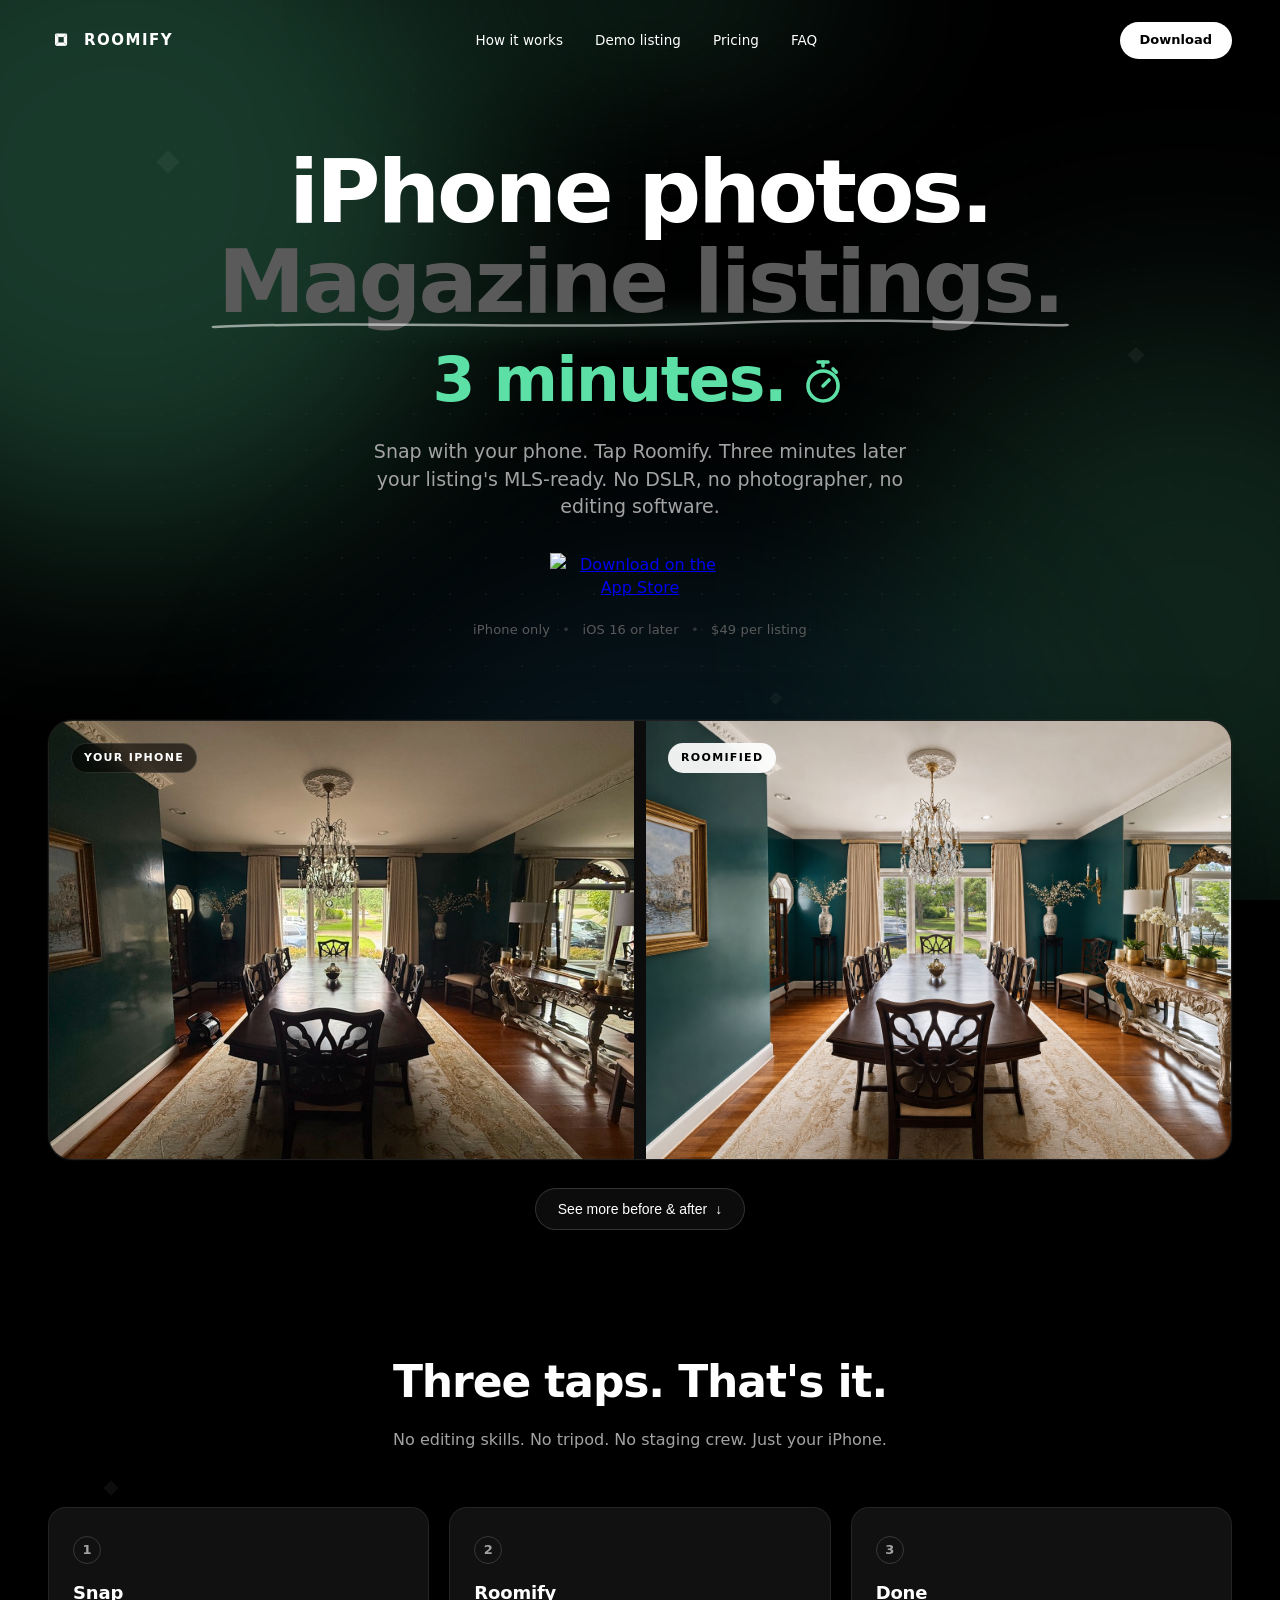
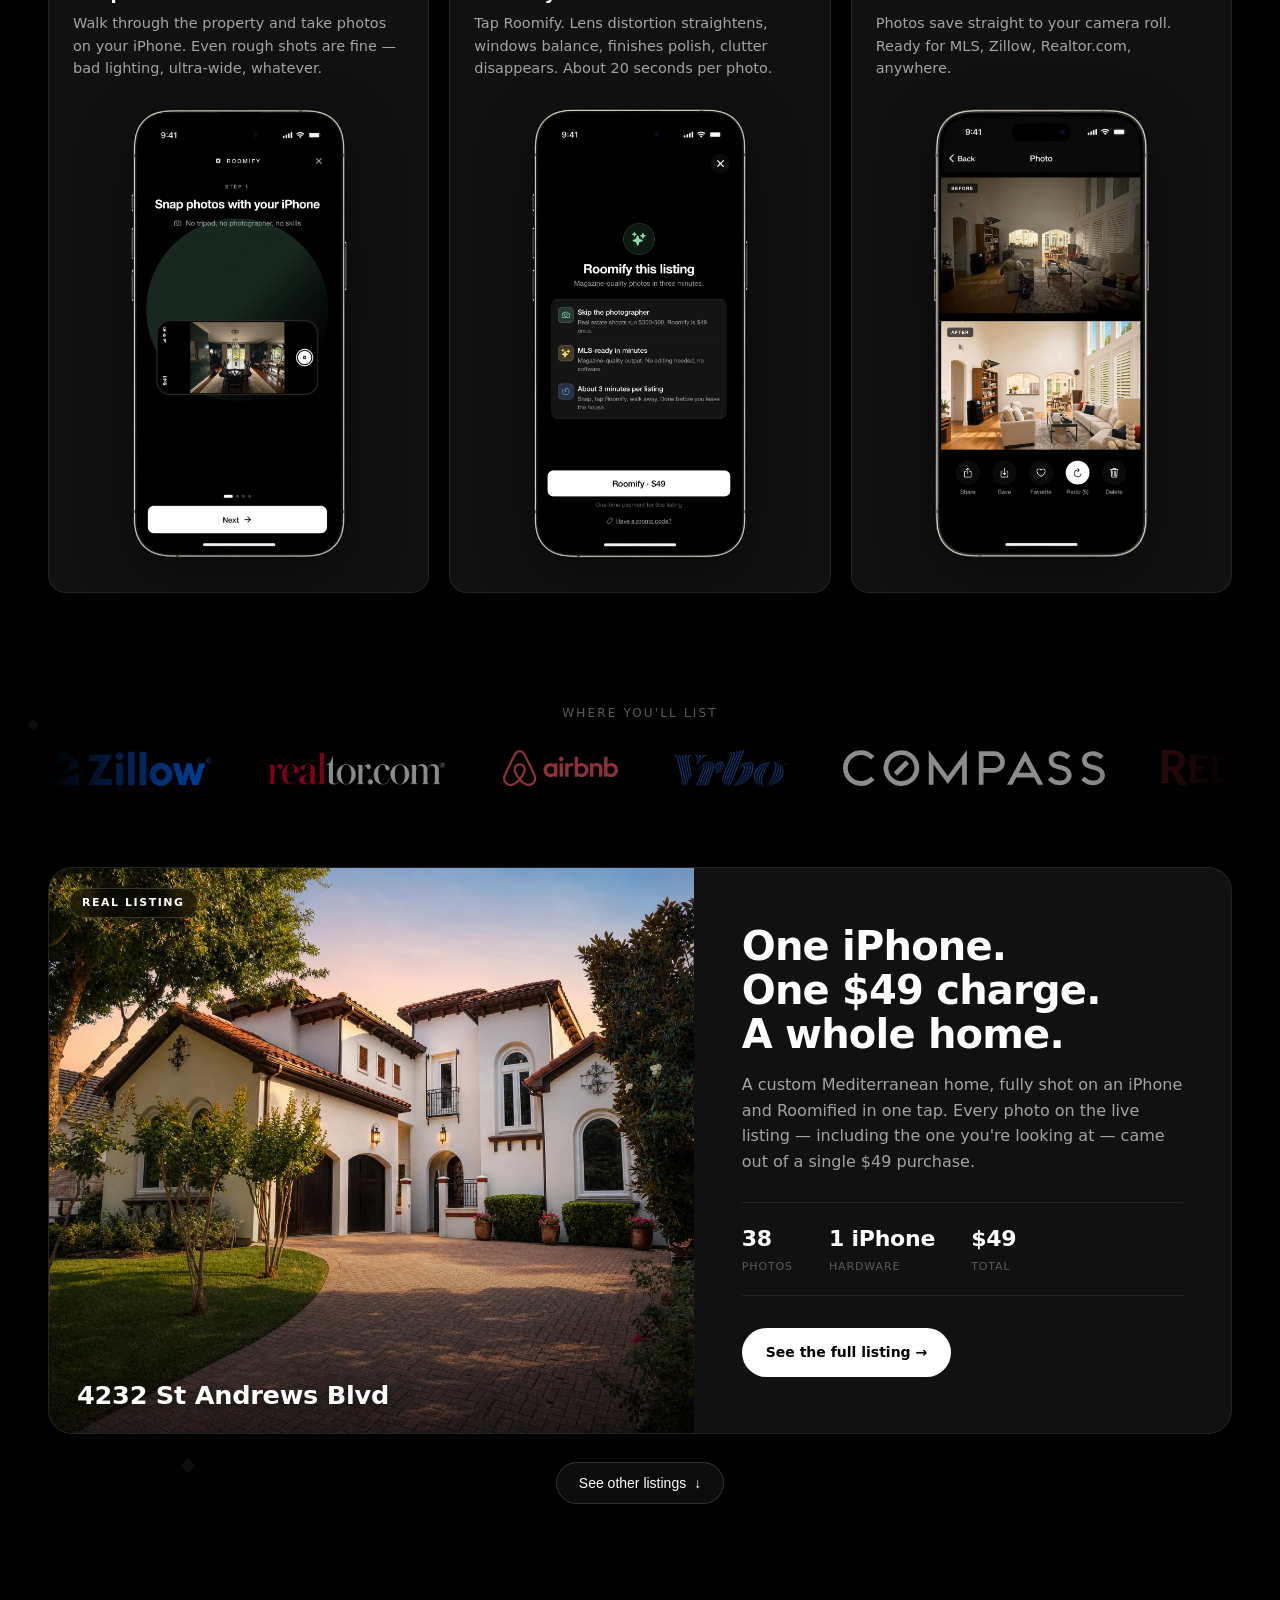
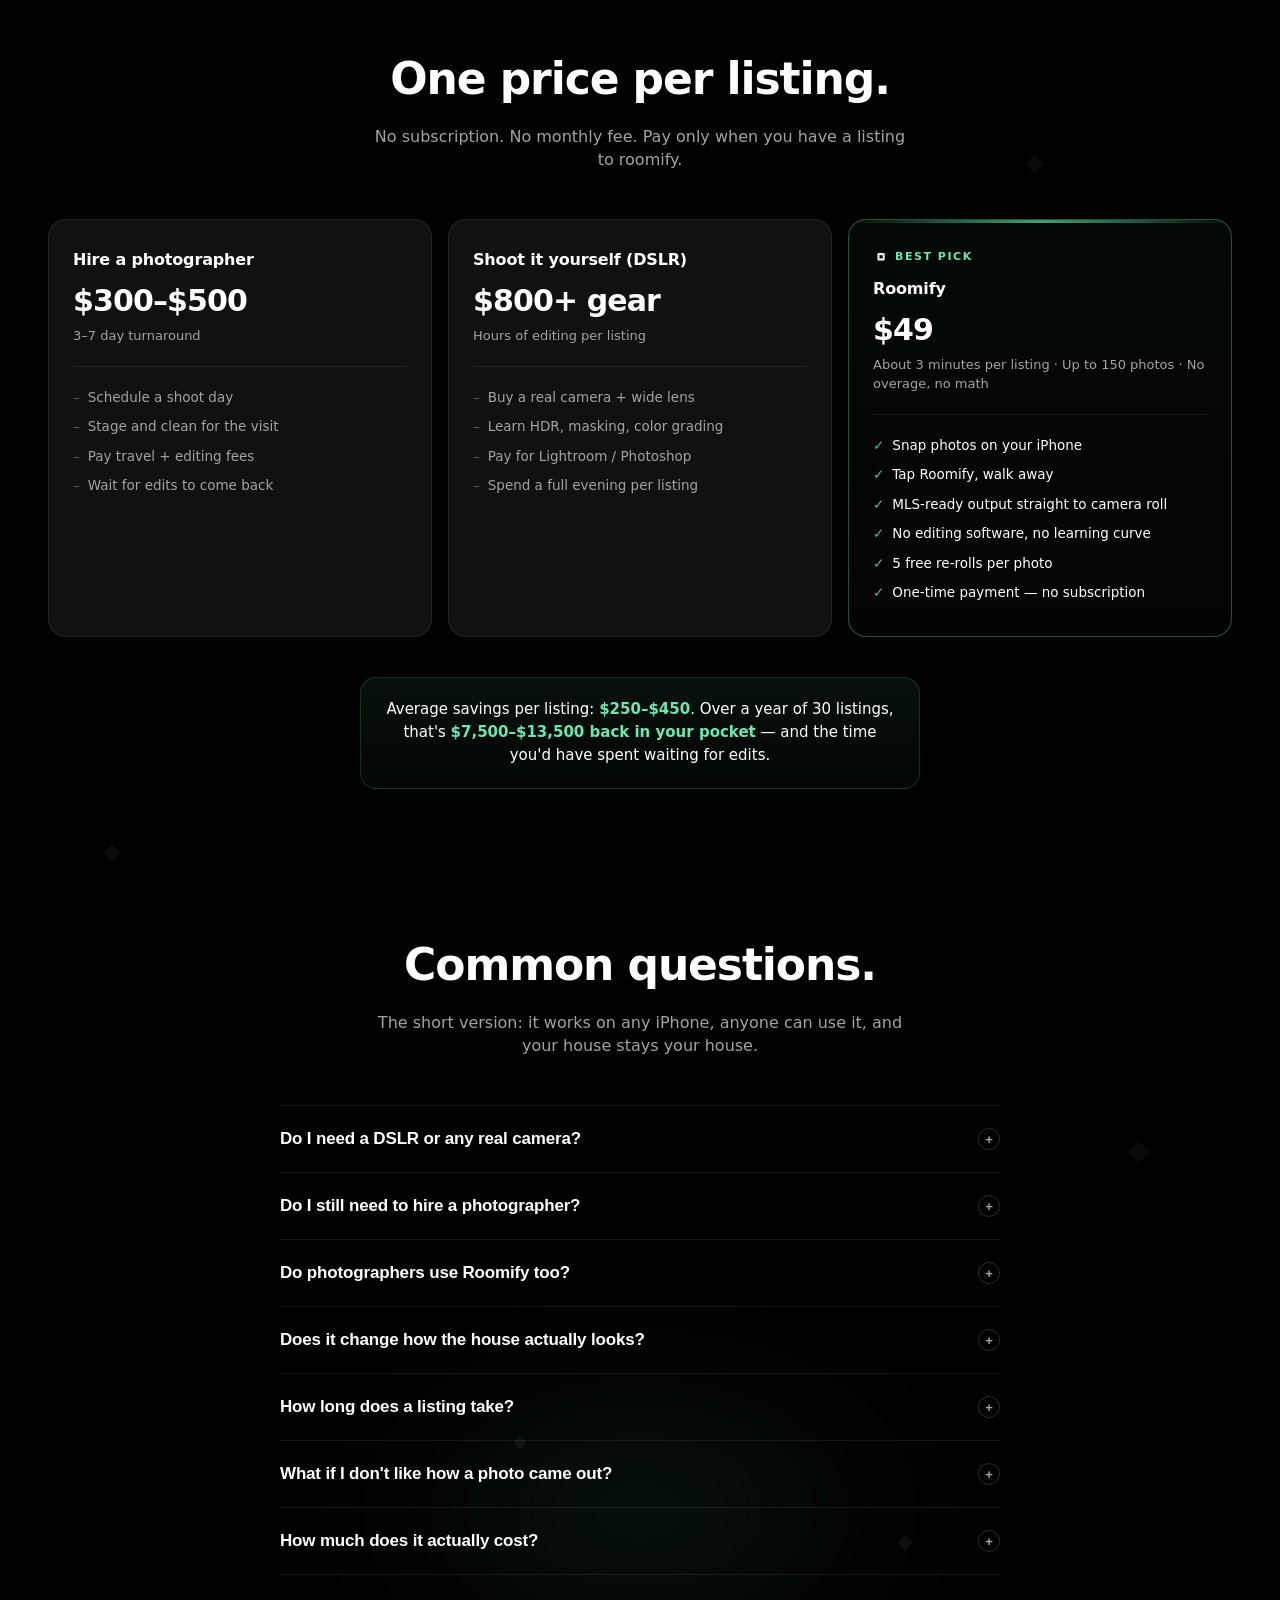
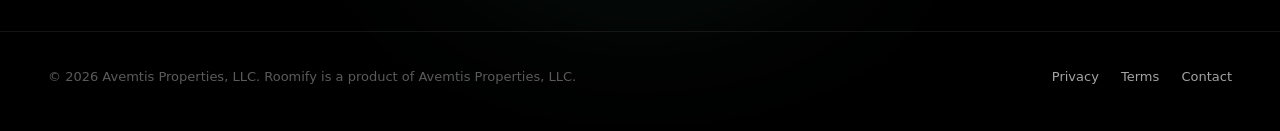
==== commit 5d16aeeb: "home: ambient background layer — drifting orbs + dot grid Adds atmosphere behind the flat-black page" ====
--- a/index.html
+++ b/index.html
@@ -37,14 +37,86 @@
 
   * { box-sizing: border-box; margin: 0; padding: 0; }
 
+  html {
+    background: var(--bg);
+  }
   html, body {
-    background: var(--bg);
     color: var(--text);
     font-family: -apple-system, BlinkMacSystemFont, "SF Pro Text", "Helvetica Neue", system-ui, sans-serif;
     -webkit-font-smoothing: antialiased;
     line-height: 1.45;
     overflow-x: hidden;
     scroll-behavior: smooth;
+  }
+  /* Body bg lifted off so .bg-ambient (negative z-index) is visible. */
+  body { background: transparent; }
+
+  /* ---- Ambient background ---------------------------------------
+     Drifting brand-color orbs + fine dot grid sitting behind every
+     section. Pure CSS, GPU-composited, zero pointer cost. Negative
+     z-index puts it behind body content but still above the html
+     base color. Respects prefers-reduced-motion. */
+  .bg-ambient {
+    position: fixed;
+    inset: 0;
+    pointer-events: none;
+    overflow: hidden;
+    z-index: -1;
+  }
+  .bg-ambient .grid-dots {
+    position: absolute;
+    inset: 0;
+    /* Tiny dots at 36px pitch — reads as subtle texture, not pattern */
+    background-image: radial-gradient(
+      circle,
+      rgba(255, 255, 255, 0.045) 1px,
+      transparent 1.4px
+    );
+    background-size: 36px 36px;
+    /* Mask the edges so the grid fades out at the page boundaries
+       instead of looking like wallpaper. */
+    mask-image: radial-gradient(ellipse at center, #000 35%, transparent 90%);
+    -webkit-mask-image: radial-gradient(ellipse at center, #000 35%, transparent 90%);
+  }
+  .bg-ambient .orb {
+    position: absolute;
+    border-radius: 50%;
+    filter: blur(110px);
+    will-change: transform;
+    animation: orbDrift 28s ease-in-out infinite;
+  }
+  .bg-ambient .orb-1 {
+    width: 720px;
+    height: 720px;
+    top: -180px;
+    left: -240px;
+    background: rgba(92, 224, 166, 0.26);
+  }
+  .bg-ambient .orb-2 {
+    width: 620px;
+    height: 620px;
+    top: 35%;
+    right: -220px;
+    background: rgba(92, 224, 166, 0.16);
+    animation-delay: -10s;
+    animation-duration: 34s;
+  }
+  .bg-ambient .orb-3 {
+    width: 780px;
+    height: 780px;
+    top: 62%;
+    left: 22%;
+    background: rgba(54, 168, 220, 0.13);
+    animation-delay: -18s;
+    animation-duration: 40s;
+  }
+  @keyframes orbDrift {
+    0%, 100% { transform: translate3d(0, 0, 0); }
+    33%      { transform: translate3d(50px, -40px, 0); }
+    66%      { transform: translate3d(-40px, 50px, 0); }
+  }
+  @media (prefers-reduced-motion: reduce) {
+    .bg-ambient .orb { animation: none; }
   }
   /* CSS scroll-snap was too soft (proximity) or too hard (mandatory)
      on iOS Safari. The lock-on is JS-driven below — see
@@ -1564,6 +1636,18 @@
 </head>
 <body>
 
+<!-- Ambient background: drifting brand-color gradient orbs + a faint
+     dot grid. Sits behind everything via position: fixed + z-index -1
+     and never receives pointer events. Animations respect
+     prefers-reduced-motion (see the @media rule on .bg-ambient .orb). -->
+<div class="bg-ambient" aria-hidden="true">
+  <div class="grid-dots"></div>
+  <span class="orb orb-1"></span>
+  <span class="orb orb-2"></span>
+  <span class="orb orb-3"></span>
+</div>
+
+
 <div class="nav-glow"></div>
 <div class="pricing-glow"></div>
 <div class="pattern" aria-hidden="true">
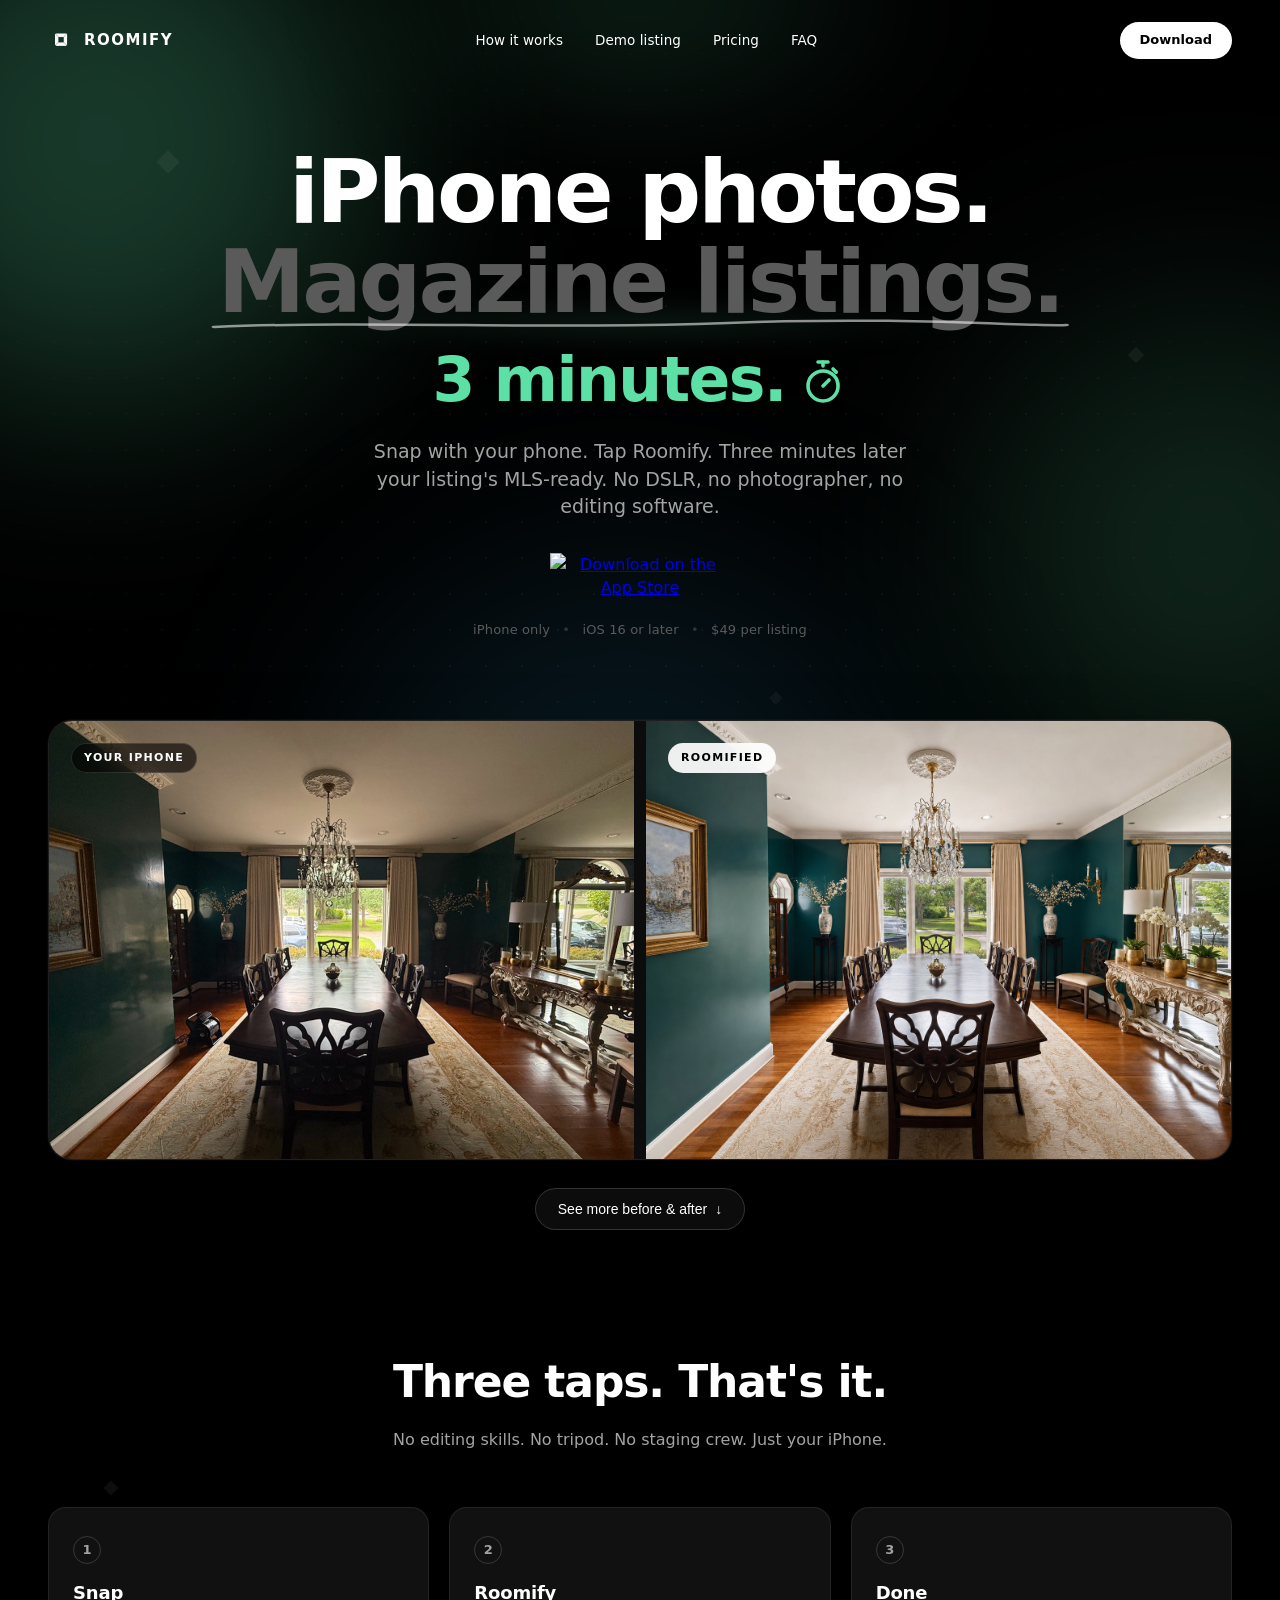
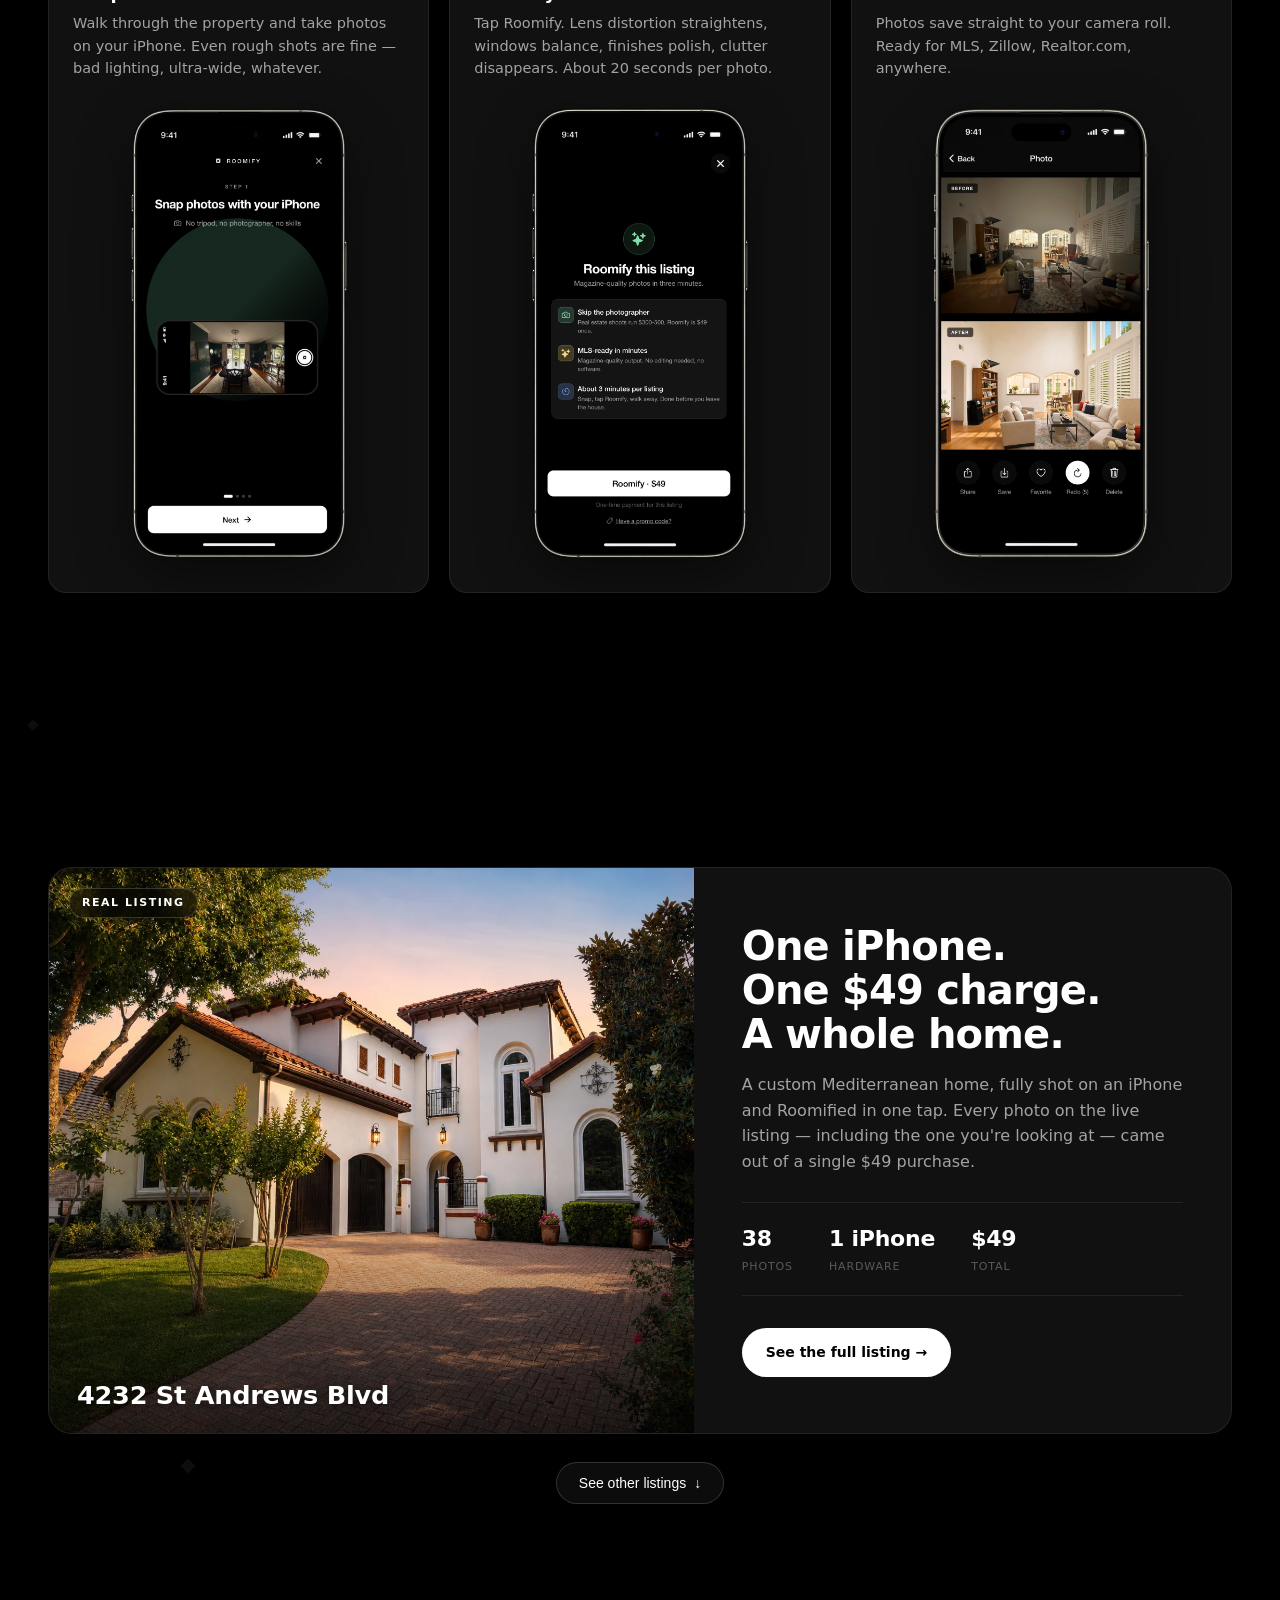
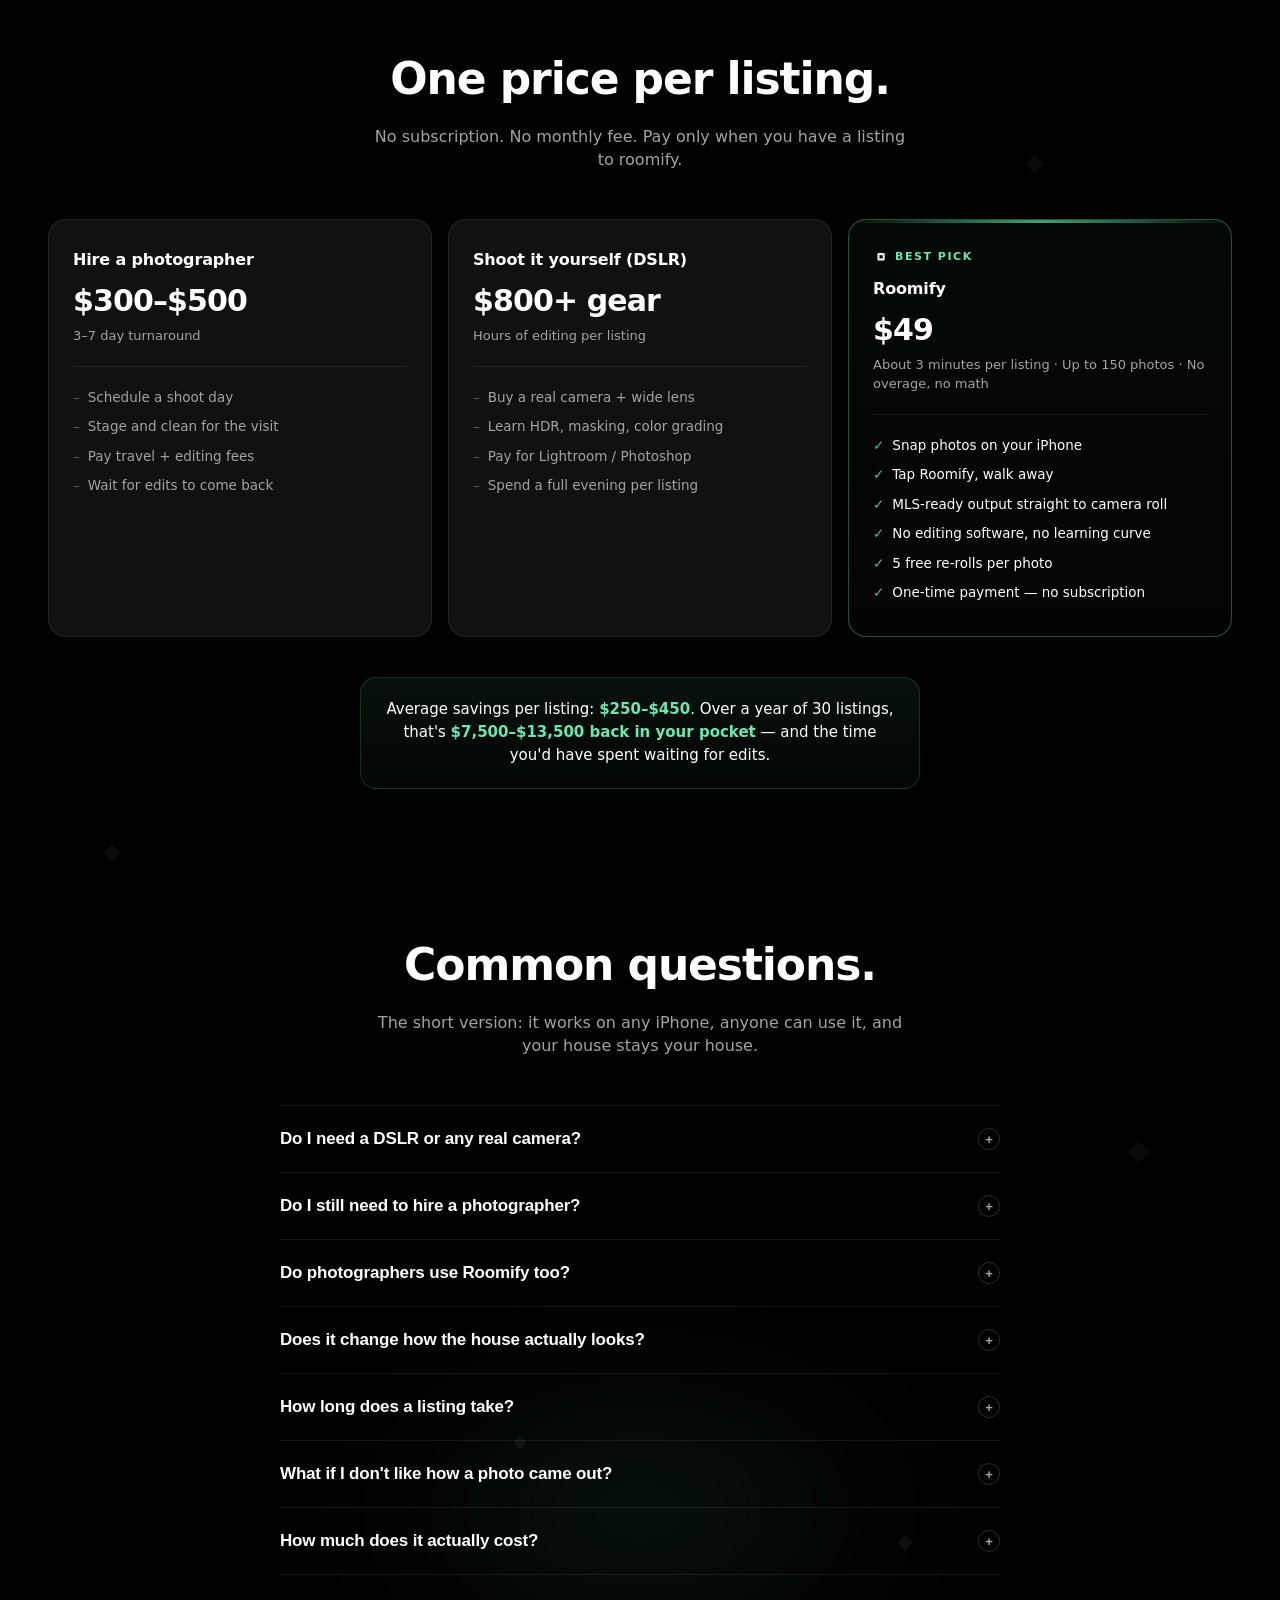
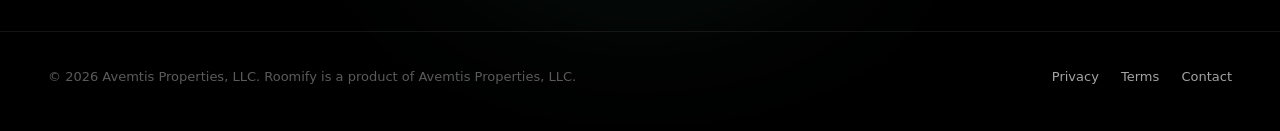
==== commit 4de1a628: "home: dial back ambient orb size ~28% Previous orbs at 720/620/780px crowded the hero and bled too f" ====
--- a/index.html
+++ b/index.html
@@ -86,26 +86,26 @@
     animation: orbDrift 28s ease-in-out infinite;
   }
   .bg-ambient .orb-1 {
-    width: 720px;
-    height: 720px;
-    top: -180px;
-    left: -240px;
+    width: 520px;
+    height: 520px;
+    top: -120px;
+    left: -160px;
     background: rgba(92, 224, 166, 0.26);
   }
   .bg-ambient .orb-2 {
-    width: 620px;
-    height: 620px;
+    width: 460px;
+    height: 460px;
     top: 35%;
-    right: -220px;
+    right: -160px;
     background: rgba(92, 224, 166, 0.16);
     animation-delay: -10s;
     animation-duration: 34s;
   }
   .bg-ambient .orb-3 {
-    width: 780px;
-    height: 780px;
+    width: 580px;
+    height: 580px;
     top: 62%;
-    left: 22%;
+    left: 26%;
     background: rgba(54, 168, 220, 0.13);
     animation-delay: -18s;
     animation-duration: 40s;
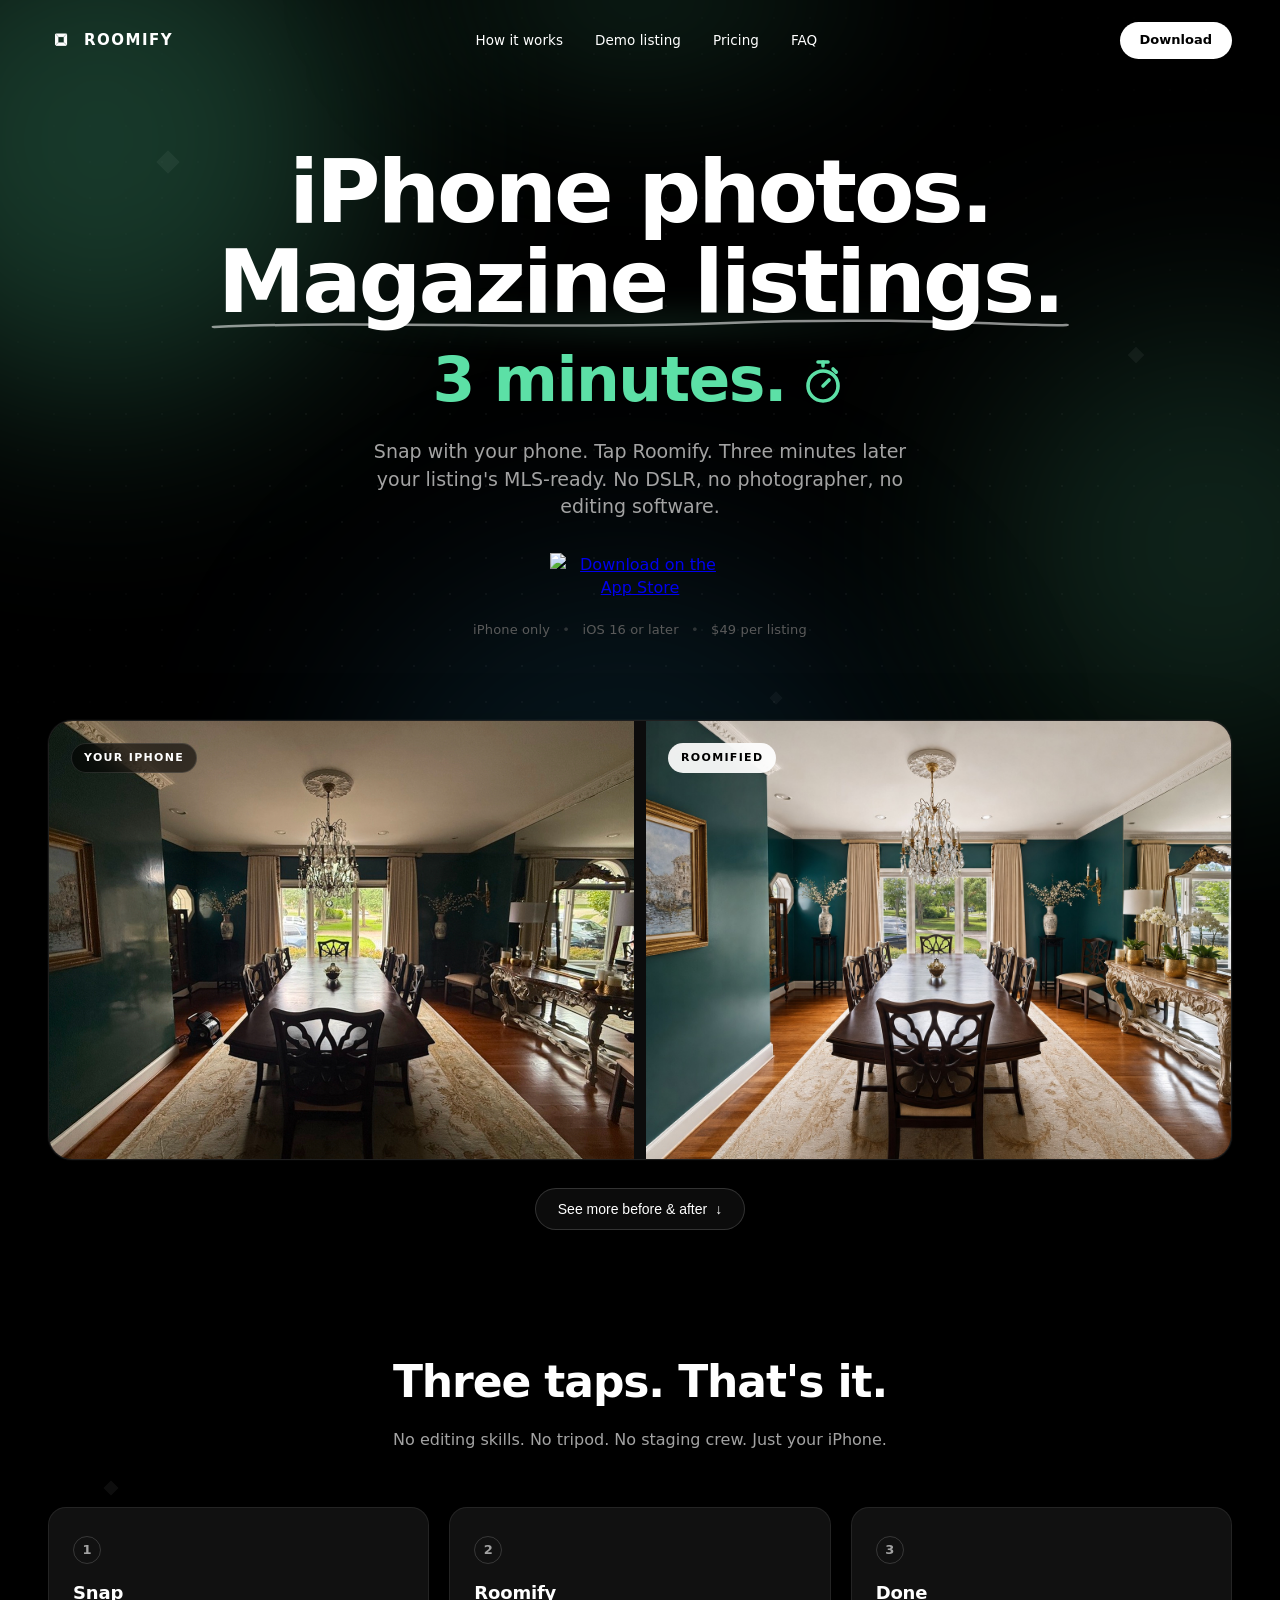
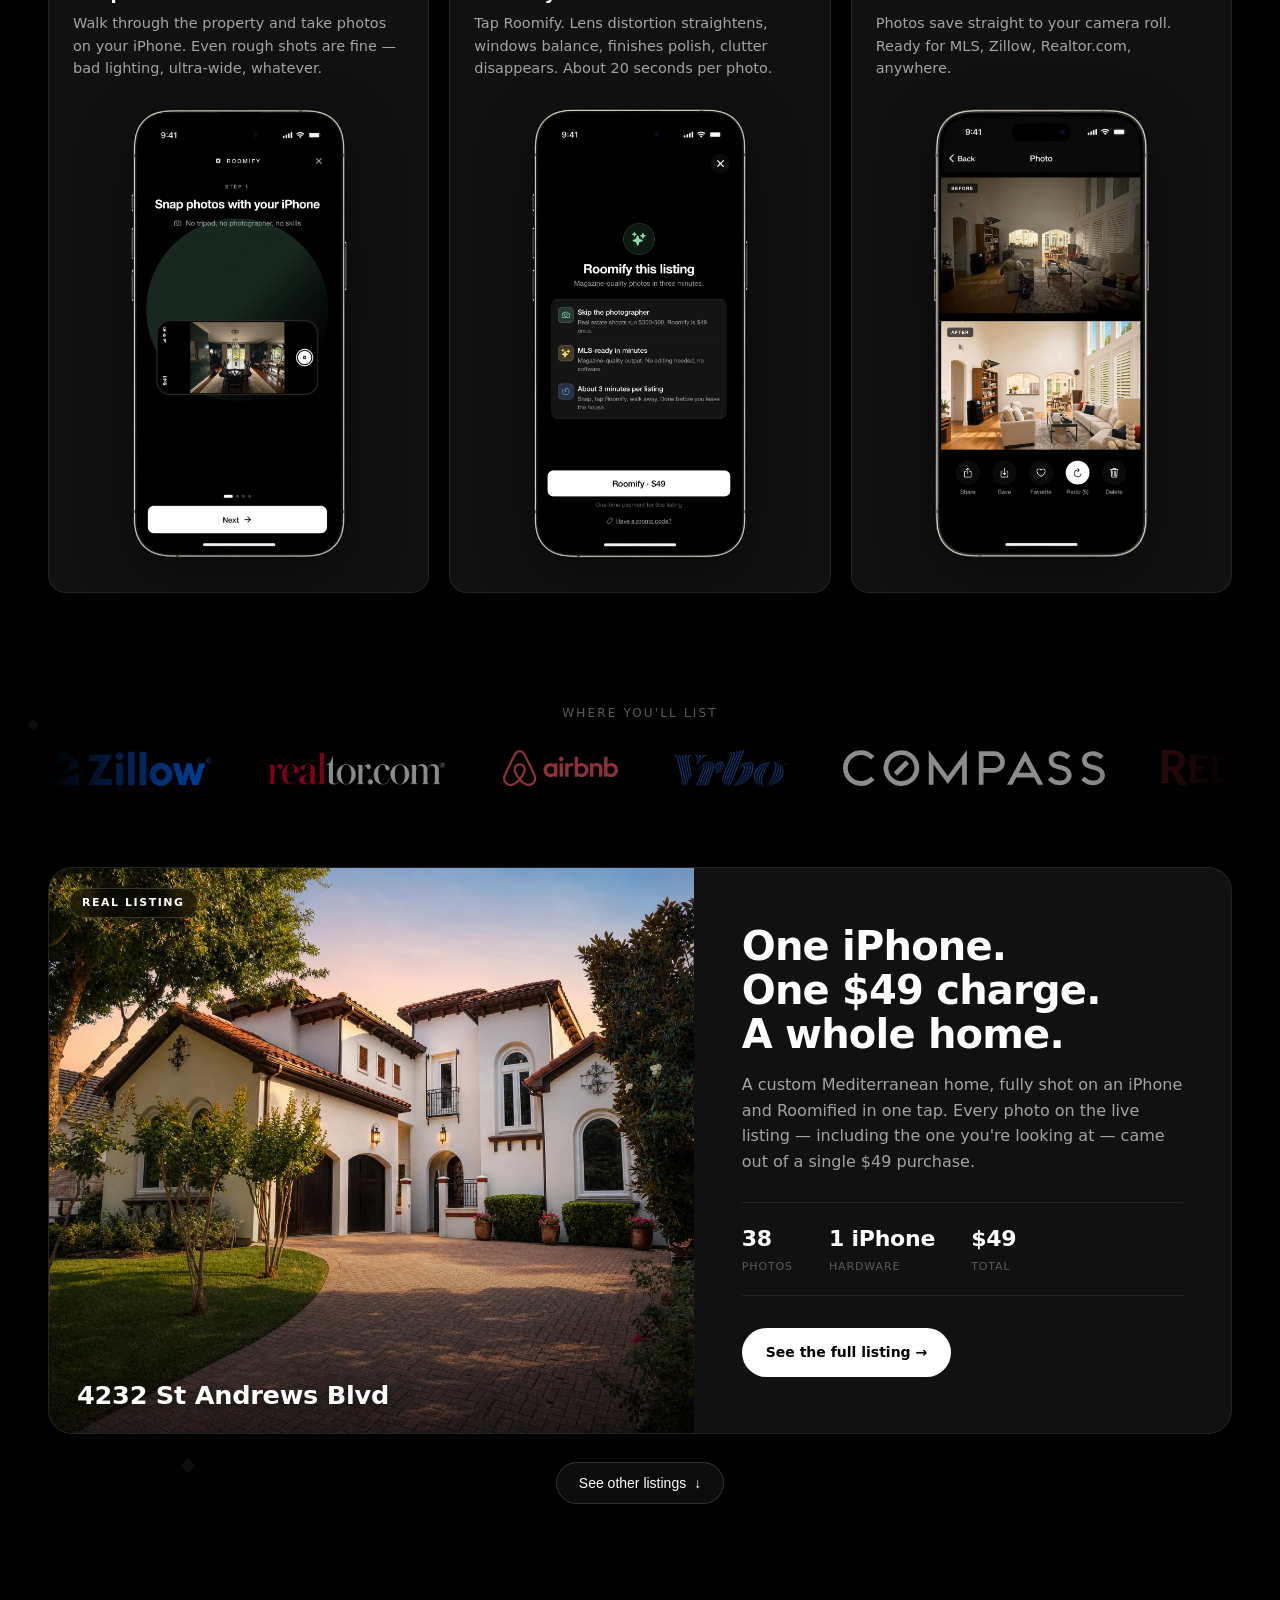
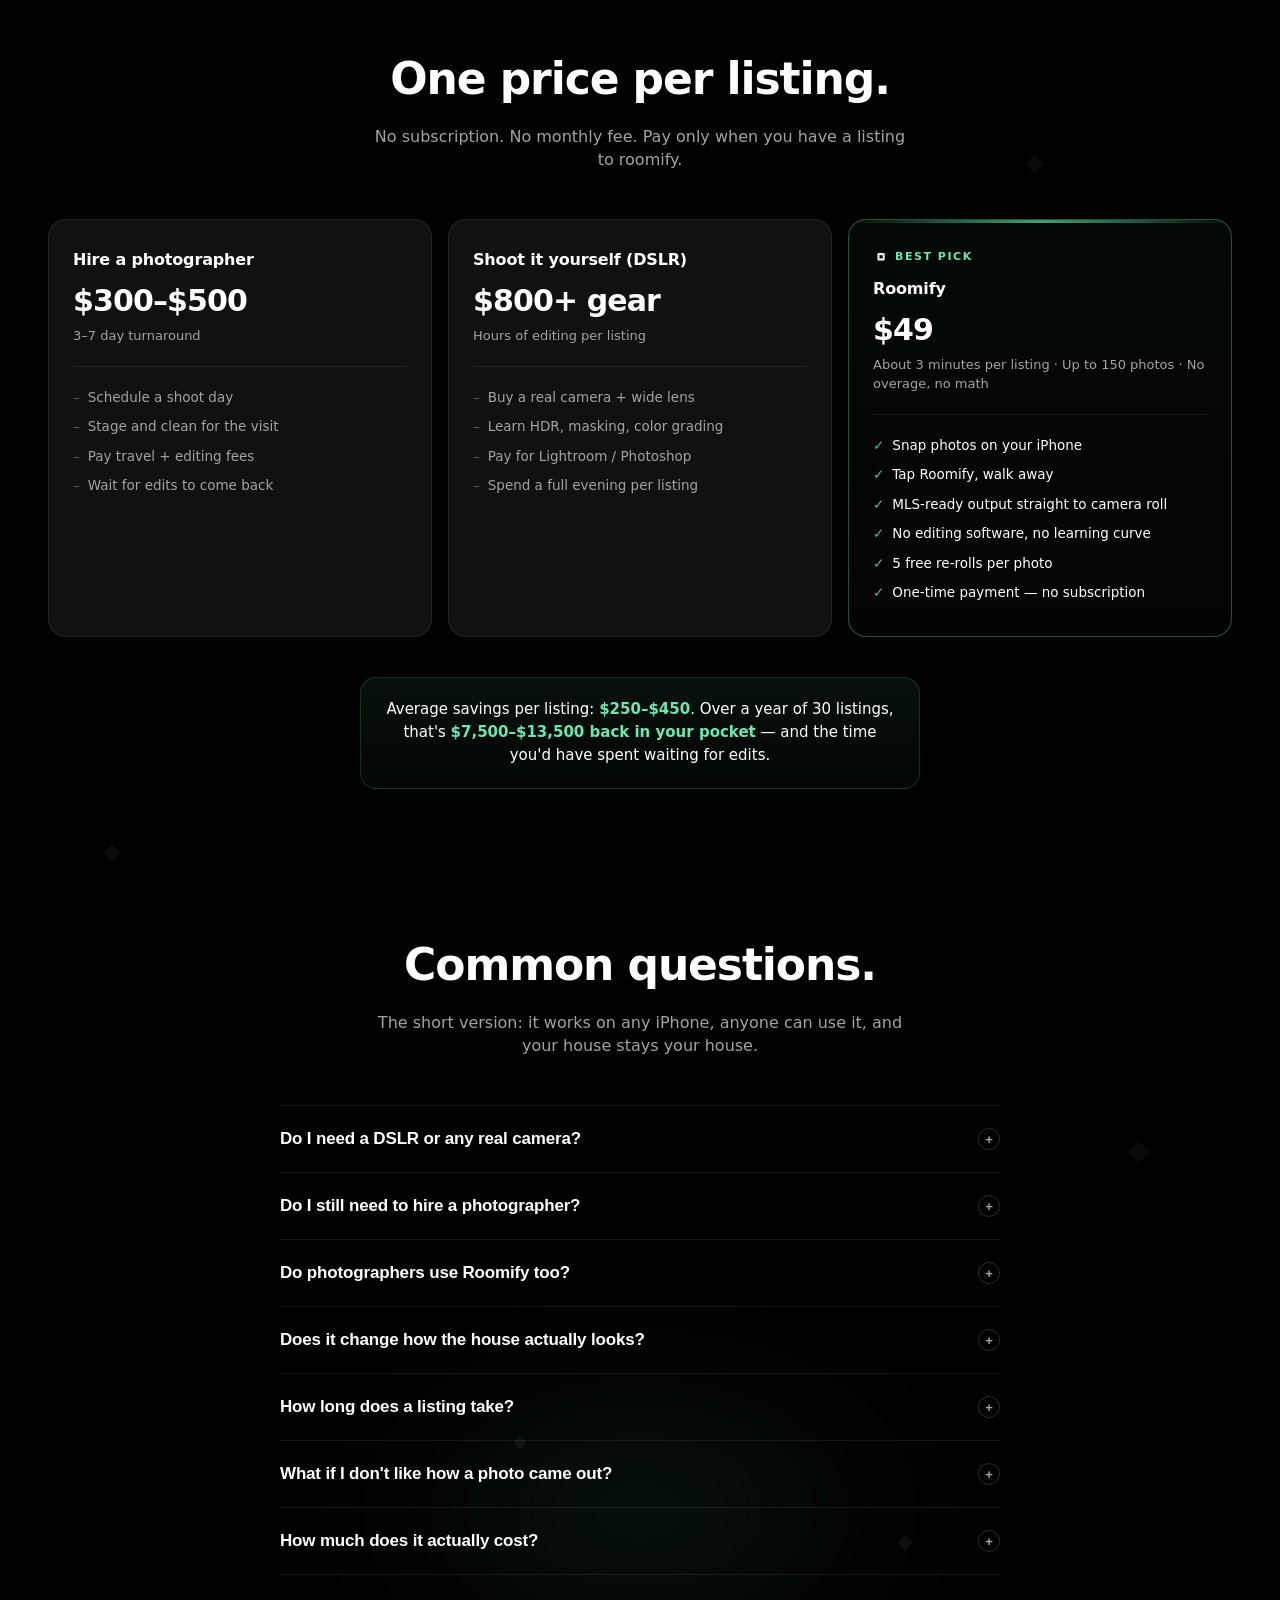
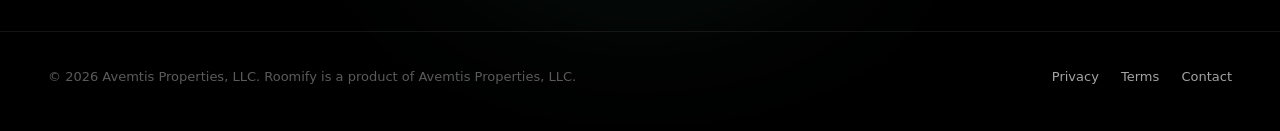
==== commit 8ee7e55e: "hero: "Magazine listings." in white, not dim grey Bumps the middle line from --text-subtle (#5a5a5a)" ====
--- a/index.html
+++ b/index.html
@@ -311,7 +311,10 @@
     margin: 0 auto 22px;
   }
   .hero h1 .muted-line {
-    color: var(--text-subtle);
+    /* Same white as "iPhone photos." — the curved underline + the green
+       glow behind do the differentiating now. (Previously --text-subtle
+       which read as deemphasized, undercutting the "wow" moment.) */
+    color: var(--text);
     display: inline-block;
     position: relative;
   }
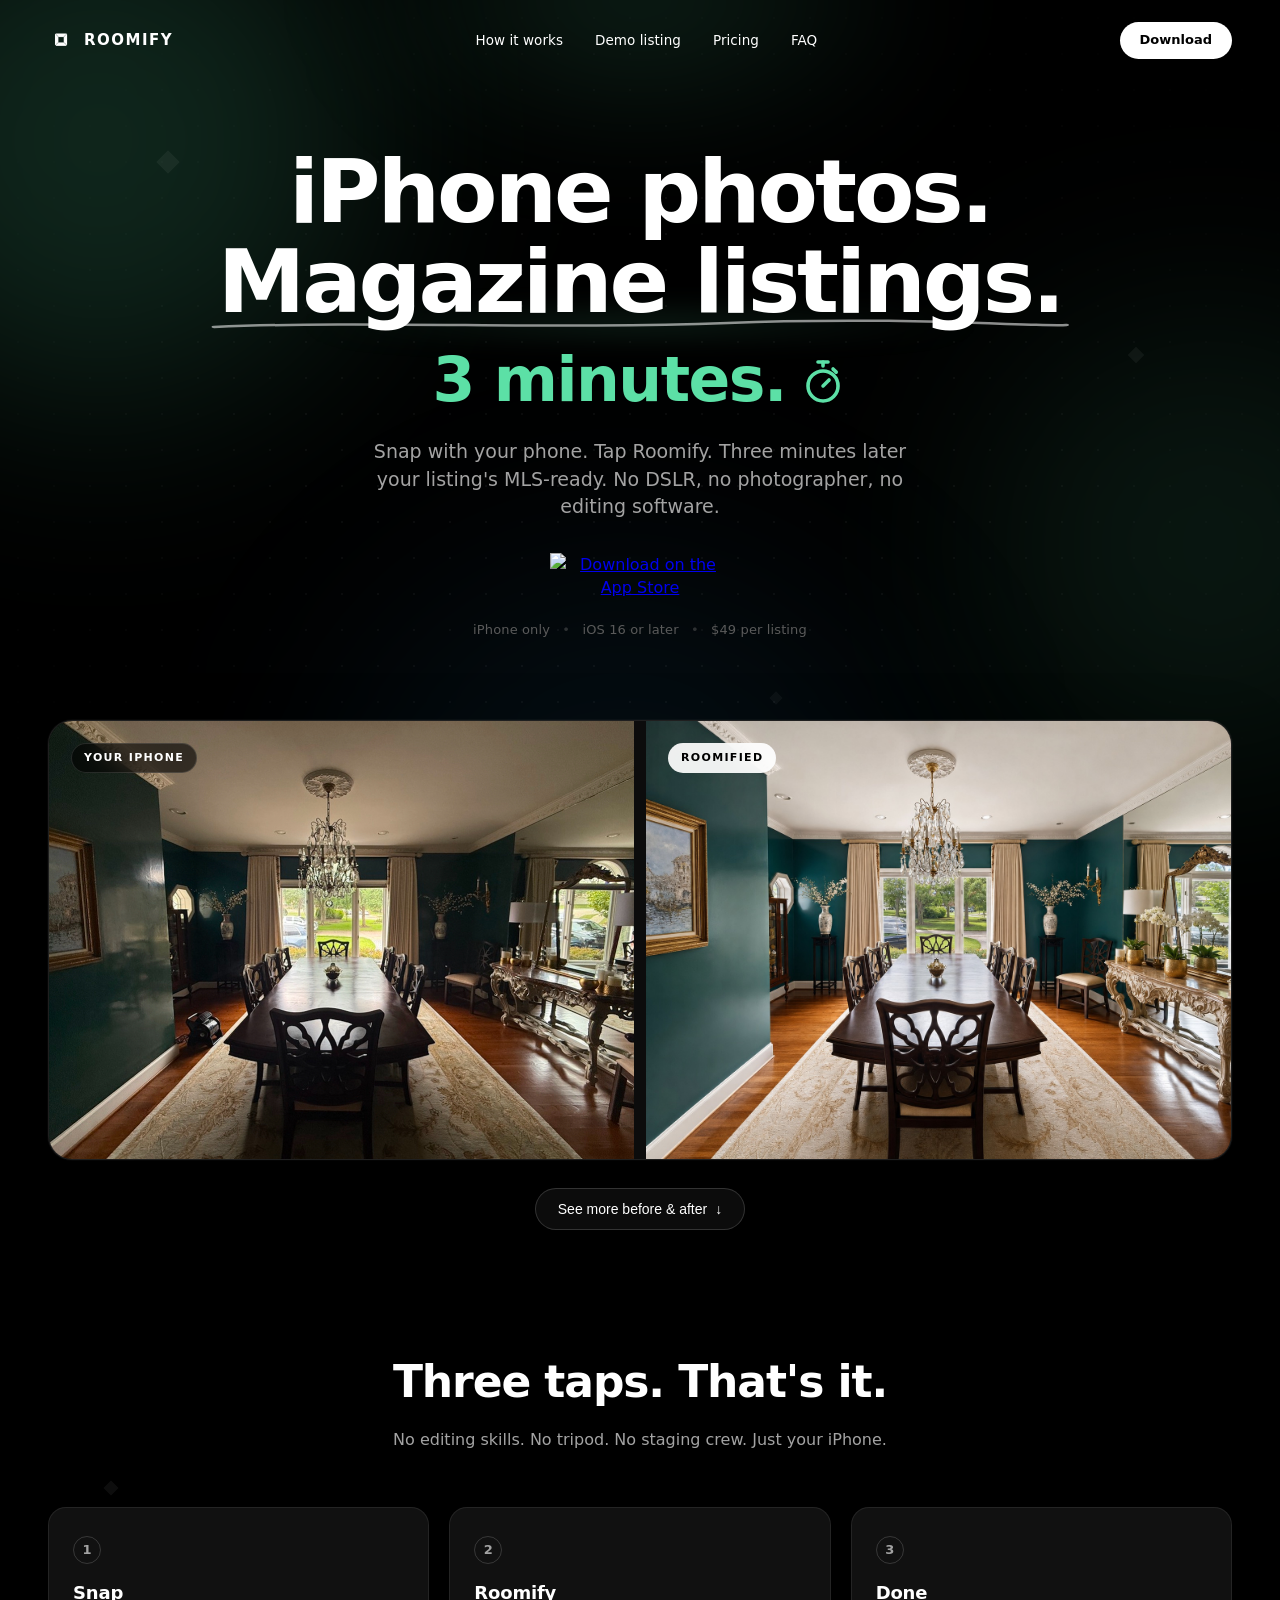
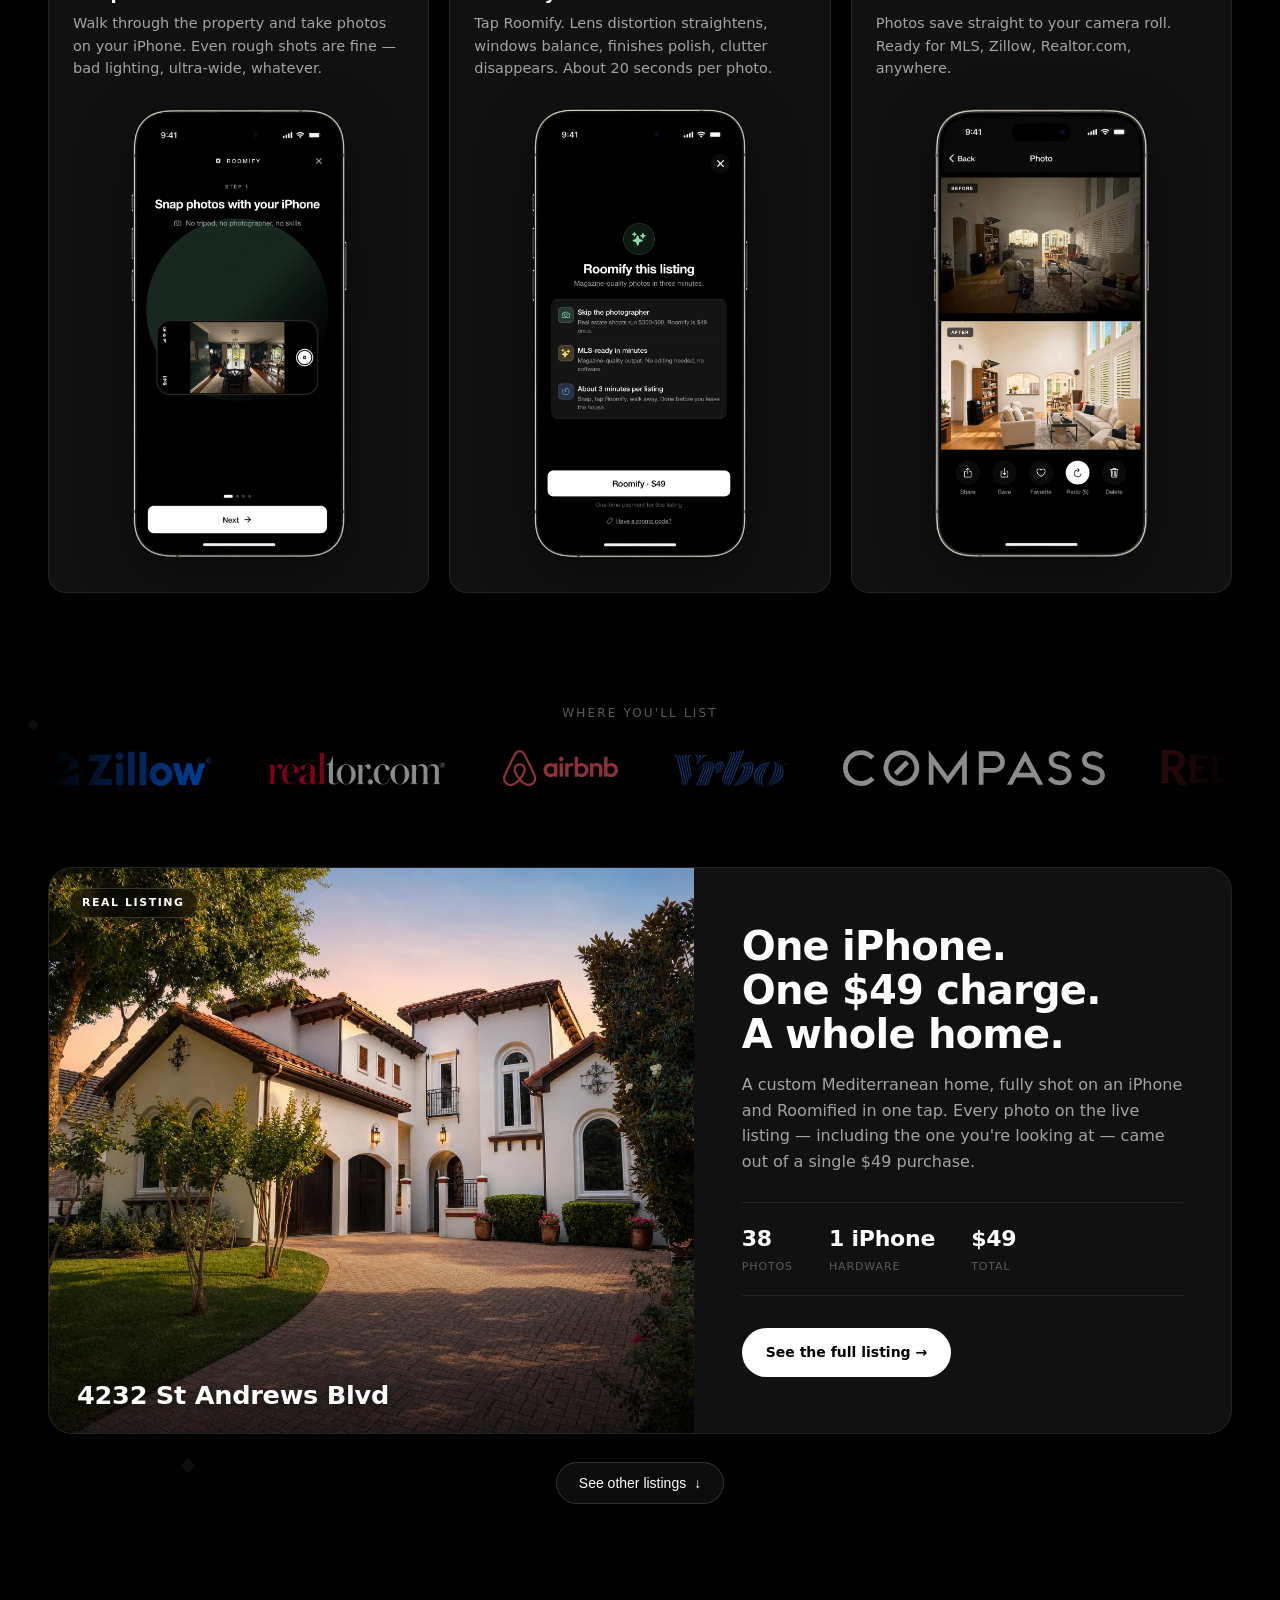
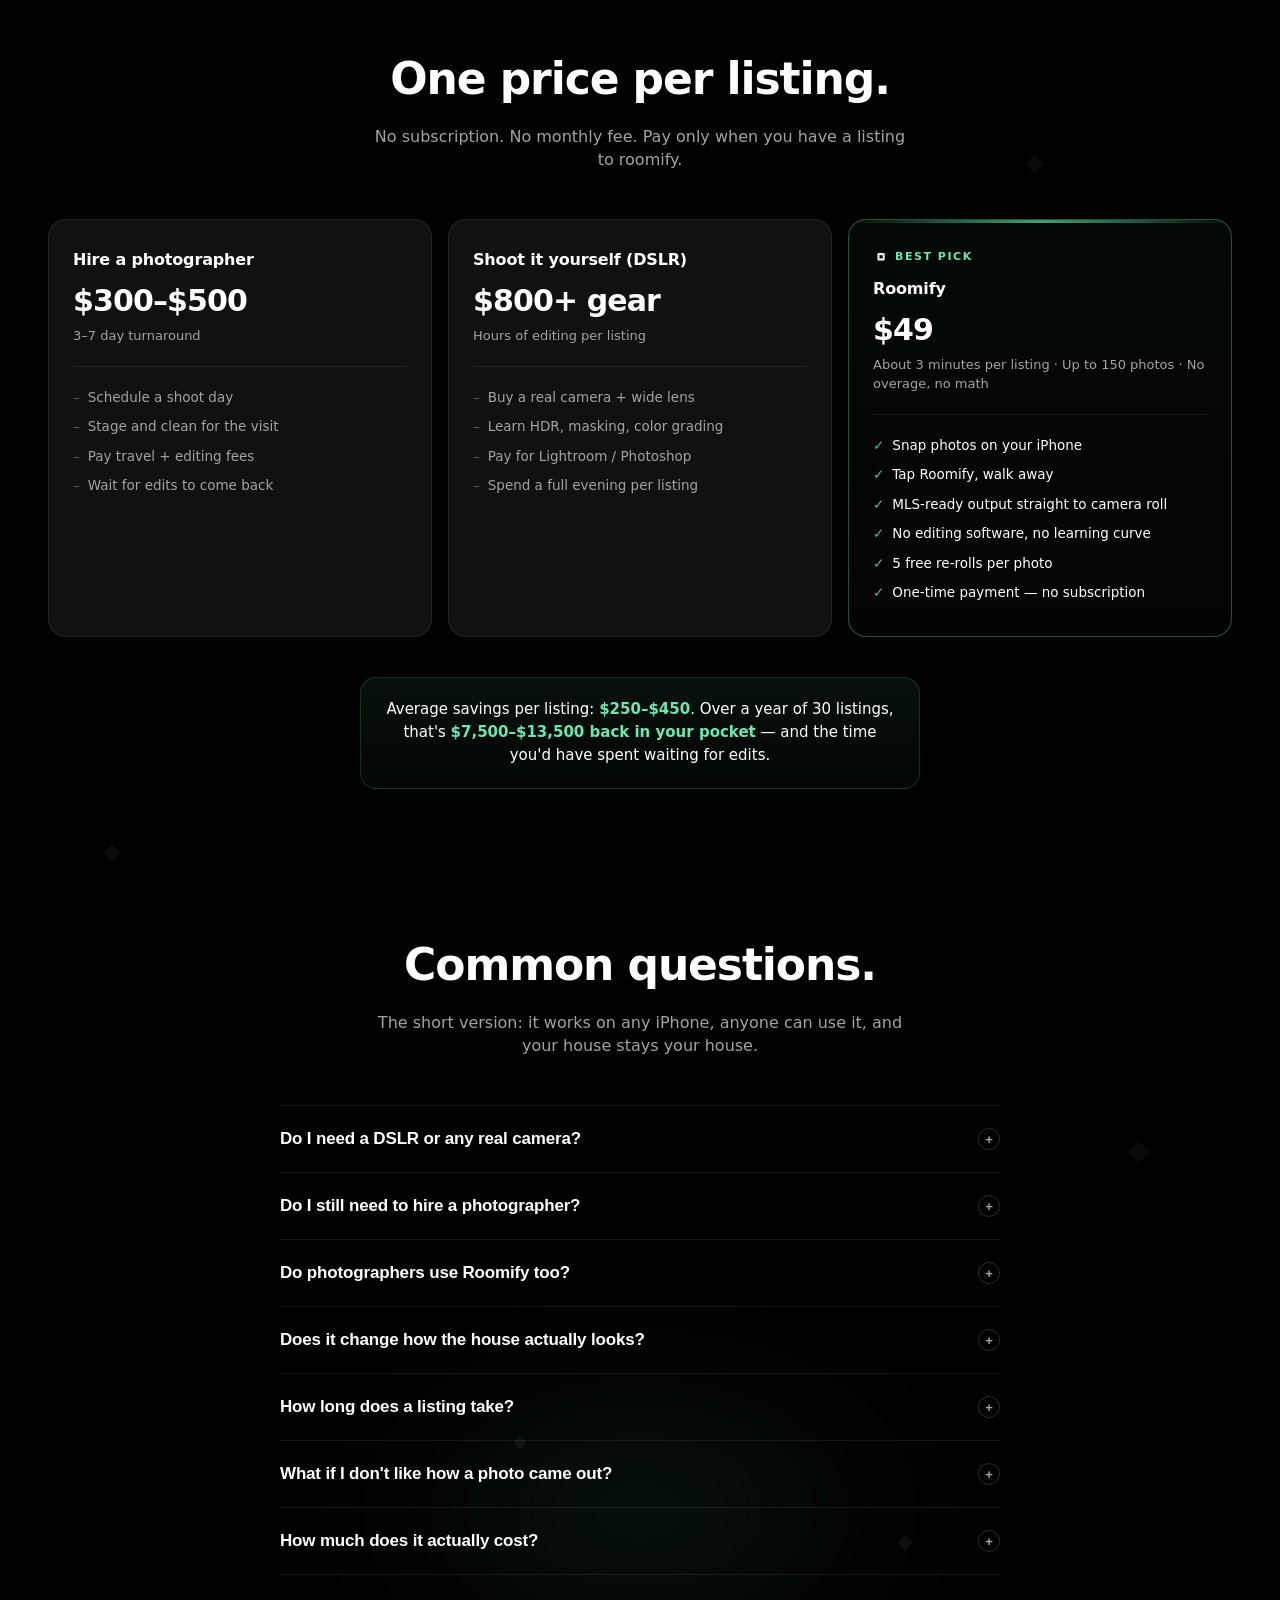
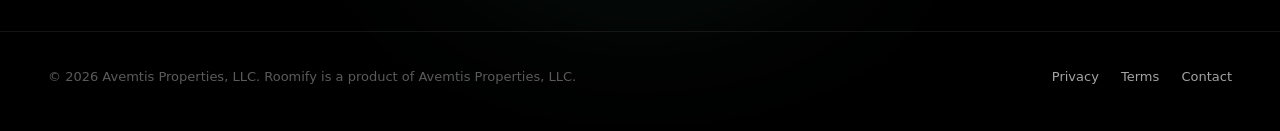
==== commit efe3f7fe: "home: dial ambient orb opacity down ~35% 0.26/0.16/0.13 → 0.17/0.10/0.08. The previous values were p" ====
--- a/index.html
+++ b/index.html
@@ -90,14 +90,14 @@
     height: 520px;
     top: -120px;
     left: -160px;
-    background: rgba(92, 224, 166, 0.26);
+    background: rgba(92, 224, 166, 0.17);
   }
   .bg-ambient .orb-2 {
     width: 460px;
     height: 460px;
     top: 35%;
     right: -160px;
-    background: rgba(92, 224, 166, 0.16);
+    background: rgba(92, 224, 166, 0.10);
     animation-delay: -10s;
     animation-duration: 34s;
   }
@@ -106,7 +106,7 @@
     height: 580px;
     top: 62%;
     left: 26%;
-    background: rgba(54, 168, 220, 0.13);
+    background: rgba(54, 168, 220, 0.08);
     animation-delay: -18s;
     animation-duration: 40s;
   }
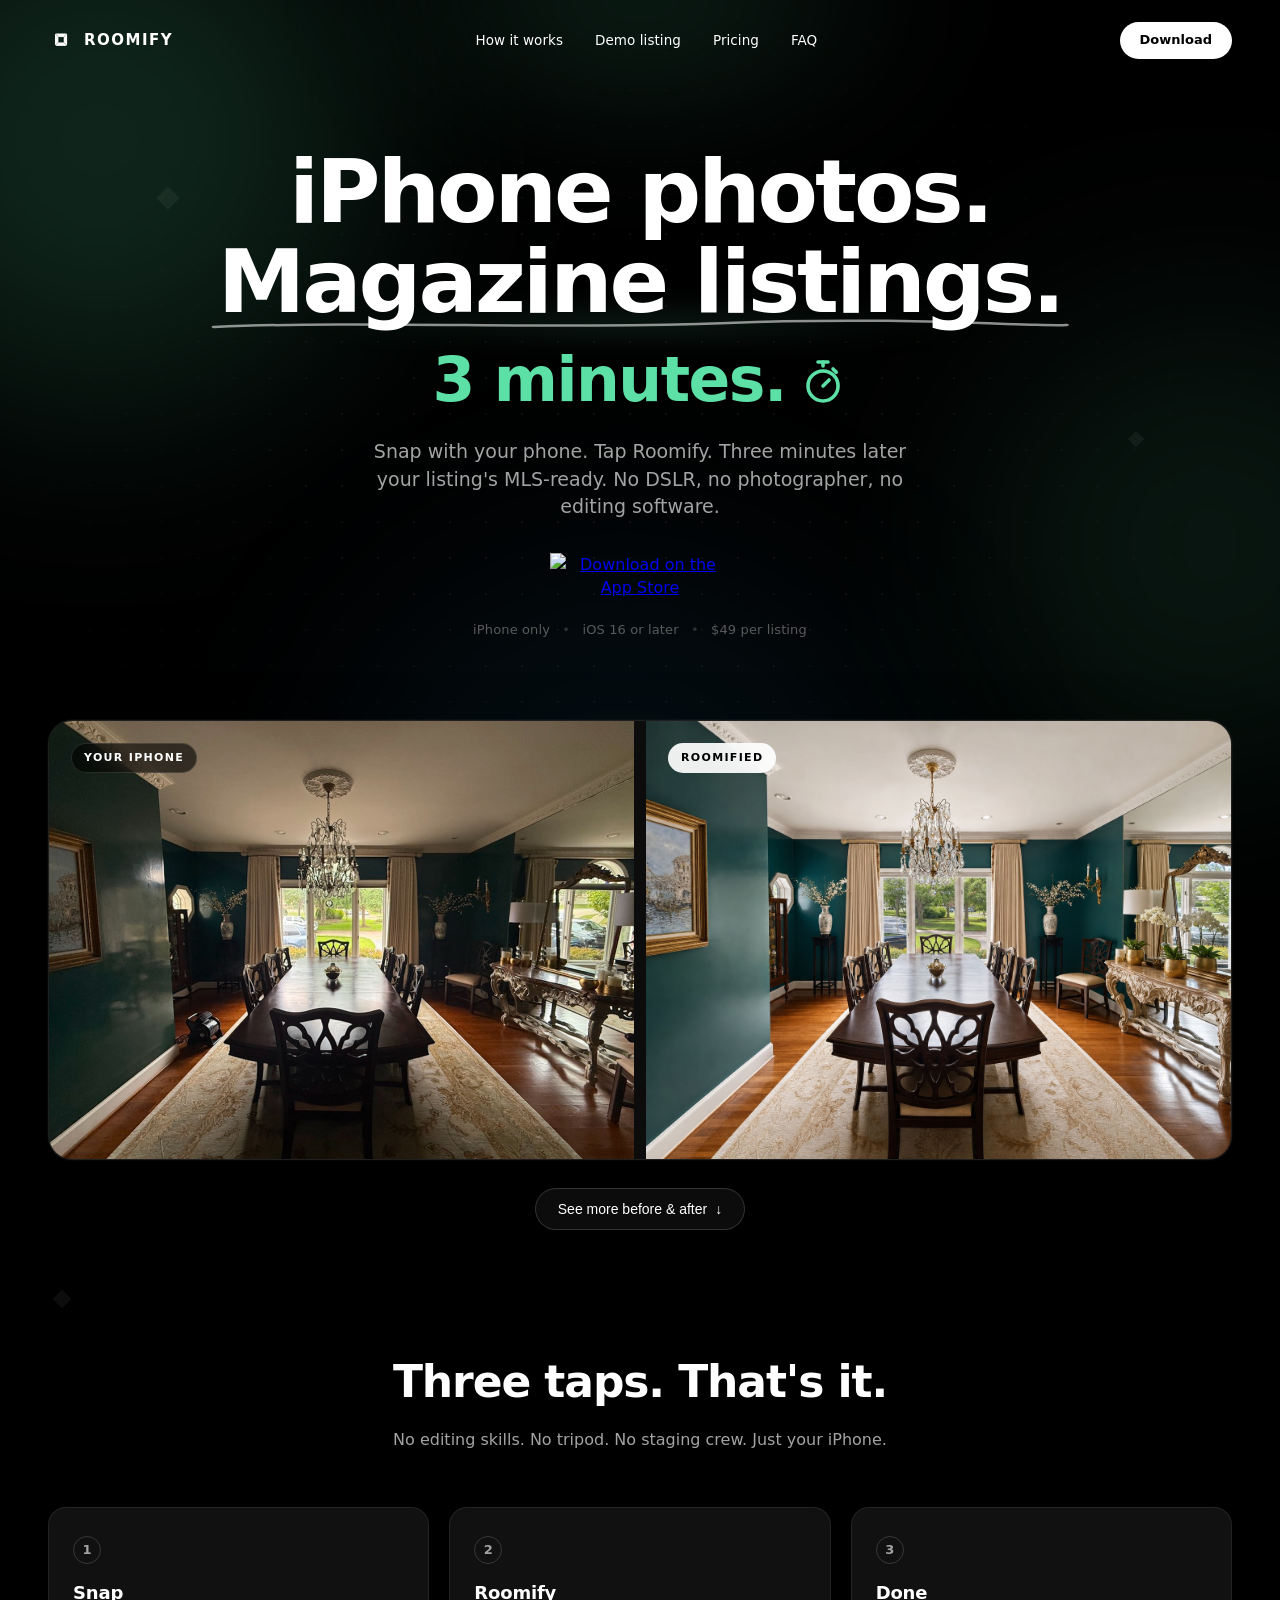
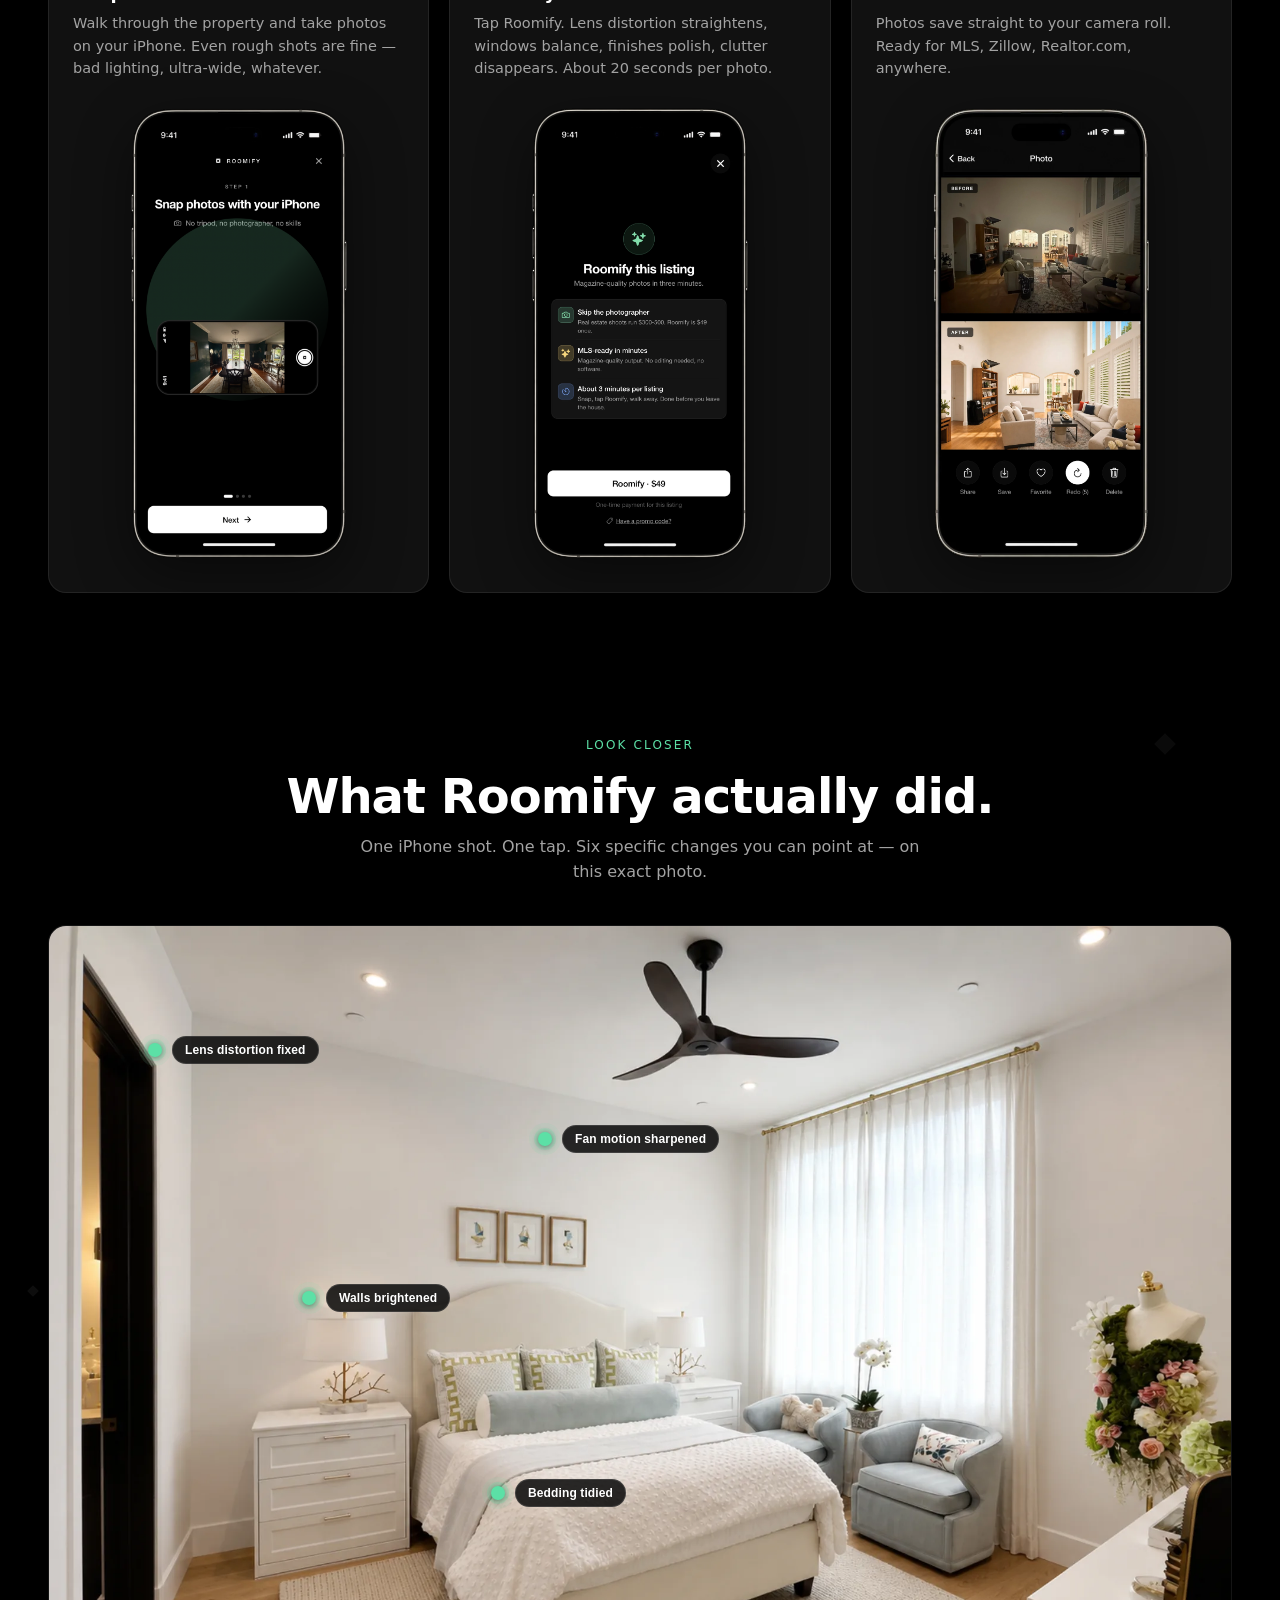
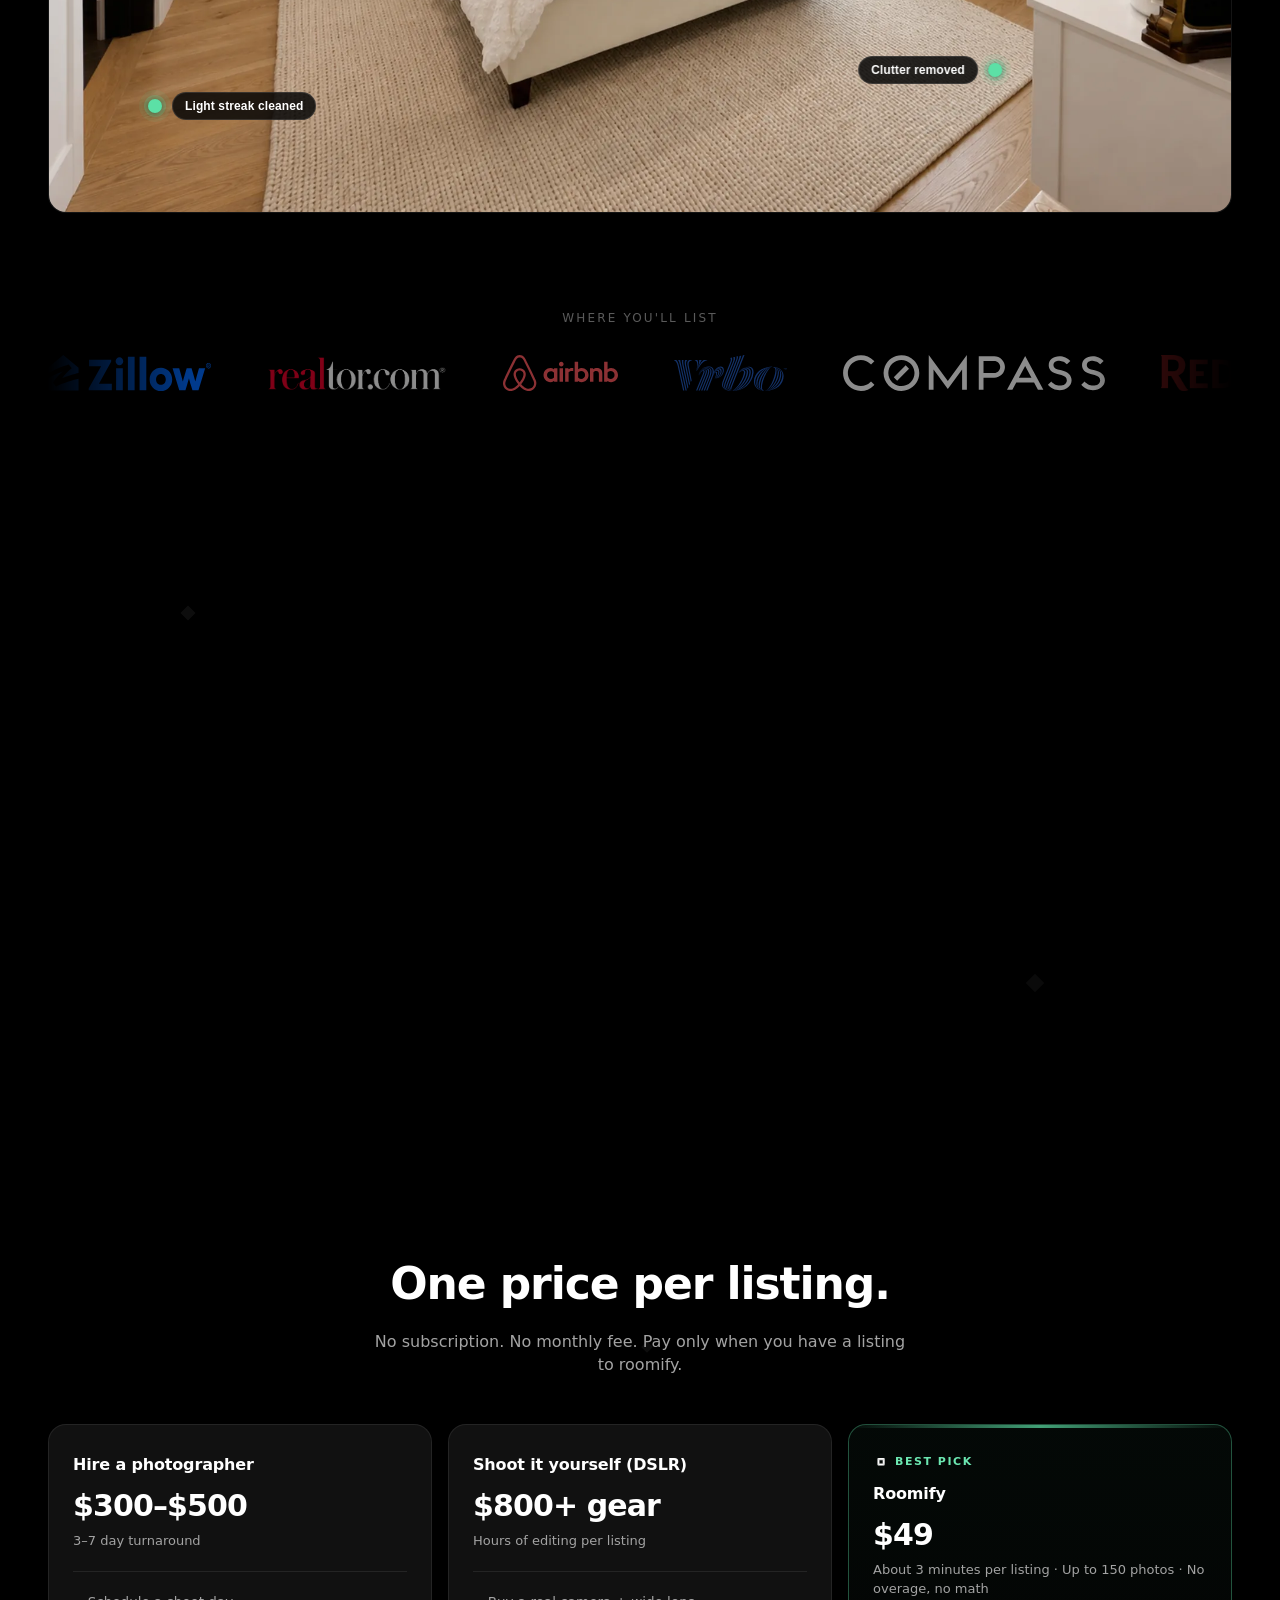
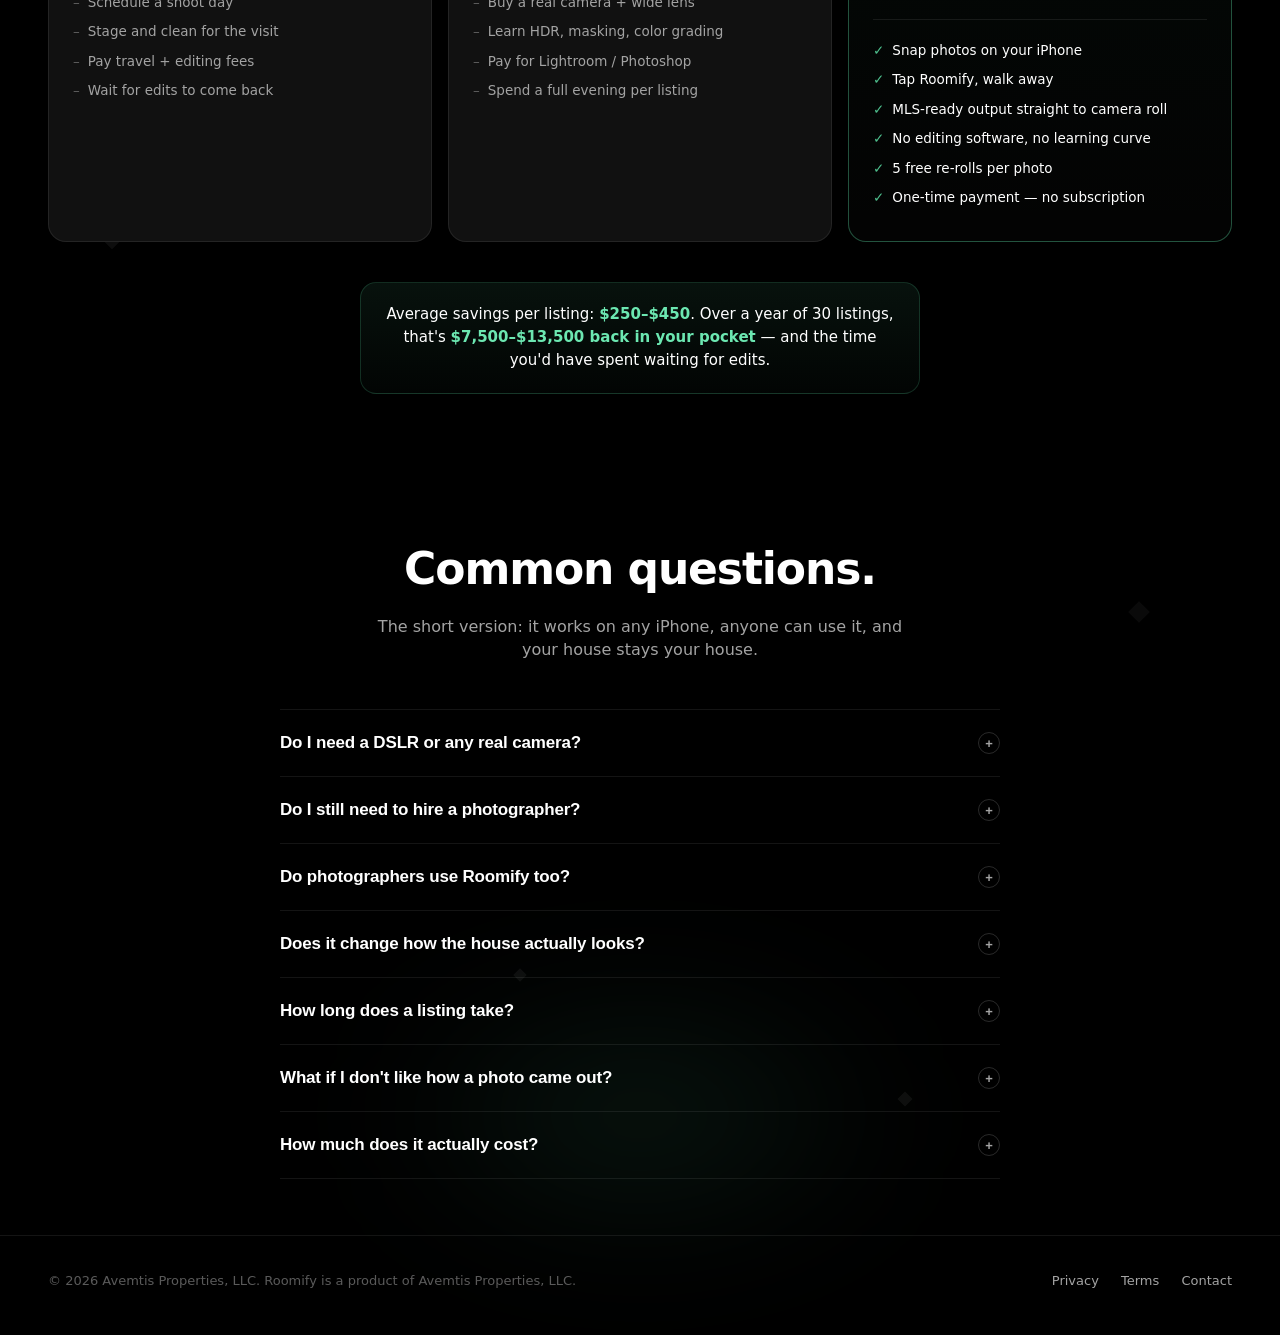
==== commit 6b325b47: "home: "Look closer" section — annotated bedroom with feature pins New section between "Three taps" a" ====
--- a/index.html
+++ b/index.html
@@ -760,6 +760,146 @@
     height: auto;
     margin: 28px auto 4px;
     filter: drop-shadow(0 18px 28px rgba(0, 0, 0, 0.45));
+  }
+
+  /* ---- "Look closer" — annotated photo ------------------------------
+     One after-photo with pins dropped on specific spots where Roomify
+     did real work. Beats listing 10 abstract features. Each pin is a
+     button so it gets keyboard focus + hover affordance. */
+  .callouts {
+    padding-top: 88px;
+    padding-bottom: 40px;
+    text-align: center;
+  }
+  .callouts .eyebrow {
+    text-transform: uppercase;
+    letter-spacing: 0.18em;
+    font-size: 12px;
+    color: var(--accent);
+    margin-bottom: 16px;
+  }
+  .callouts h2 {
+    font-size: clamp(28px, 4vw, 48px);
+    font-weight: 700;
+    letter-spacing: -0.02em;
+    line-height: 1.1;
+    margin: 0 auto 12px;
+    max-width: 720px;
+  }
+  .callouts .lead {
+    color: var(--text-muted);
+    font-size: 16px;
+    max-width: 560px;
+    margin: 0 auto 40px;
+    line-height: 1.55;
+  }
+  .callouts-figure {
+    position: relative;
+    margin: 0;
+    border-radius: 18px;
+    overflow: hidden;
+    border: 1px solid var(--border);
+    background: #000;
+  }
+  .callouts-figure img {
+    display: block;
+    width: 100%;
+    height: auto;
+  }
+  .callout-pin {
+    position: absolute;
+    top: var(--y);
+    left: var(--x);
+    background: transparent;
+    border: 0;
+    padding: 0;
+    cursor: pointer;
+    display: inline-flex;
+    align-items: center;
+    gap: 10px;
+    /* Centre the dot on (x, y); the label trails to the right. */
+    transform: translate(-7px, -50%);
+    opacity: 0;
+    animation: calloutIn 0.55s cubic-bezier(0.22, 1, 0.36, 1) var(--delay, 0.2s) forwards;
+  }
+  .callout-pin .callout-dot {
+    width: 14px;
+    height: 14px;
+    border-radius: 50%;
+    background: var(--accent);
+    box-shadow:
+      0 0 0 4px rgba(92, 224, 166, 0.22),
+      0 0 0 9px rgba(92, 224, 166, 0.08),
+      0 1px 6px rgba(0, 0, 0, 0.6);
+    position: relative;
+    flex: 0 0 auto;
+  }
+  .callout-pin .callout-dot::after {
+    content: '';
+    position: absolute;
+    inset: -4px;
+    border-radius: 50%;
+    border: 2px solid var(--accent);
+    opacity: 0;
+    animation: calloutPulse 2.4s ease-out infinite;
+  }
+  .callout-pin .callout-label {
+    display: inline-block;
+    padding: 6px 12px;
+    background: rgba(8, 8, 8, 0.85);
+    backdrop-filter: blur(10px);
+    -webkit-backdrop-filter: blur(10px);
+    border: 1px solid rgba(255, 255, 255, 0.12);
+    border-radius: 999px;
+    font-size: 12px;
+    font-weight: 600;
+    letter-spacing: 0.01em;
+    color: #fff;
+    white-space: nowrap;
+    transition: background 0.2s ease, color 0.2s ease, transform 0.2s ease;
+  }
+  .callout-pin:hover .callout-label,
+  .callout-pin:focus-visible .callout-label {
+    background: var(--accent);
+    color: #000;
+    transform: translateY(-1px);
+  }
+  .callout-pin:focus-visible { outline: none; }
+  /* Right-side variant: label appears to the LEFT of the dot so it
+     doesn't overflow the figure on pins near the right edge. */
+  .callout-pin.left-of-dot {
+    flex-direction: row-reverse;
+    transform: translate(calc(-100% + 7px), -50%);
+  }
+
+  @keyframes calloutIn {
+    from { opacity: 0; transform: translate(-7px, -50%) scale(0.6); }
+    to   { opacity: 1; transform: translate(-7px, -50%) scale(1); }
+  }
+  .callout-pin.left-of-dot {
+    animation-name: calloutInLeft;
+  }
+  @keyframes calloutInLeft {
+    from { opacity: 0; transform: translate(calc(-100% + 7px), -50%) scale(0.6); }
+    to   { opacity: 1; transform: translate(calc(-100% + 7px), -50%) scale(1); }
+  }
+  @keyframes calloutPulse {
+    0%   { transform: scale(1);   opacity: 0.7; }
+    100% { transform: scale(2.6); opacity: 0;   }
+  }
+  @media (prefers-reduced-motion: reduce) {
+    .callout-pin .callout-dot::after { animation: none; }
+  }
+  @media (max-width: 720px) {
+    .callouts { padding-top: 56px; }
+    .callout-pin .callout-label {
+      font-size: 10px;
+      padding: 4px 9px;
+    }
+    .callout-pin .callout-dot {
+      width: 11px;
+      height: 11px;
+    }
   }
 
   /* ---- Pricing -------------------------------------------------- */
@@ -1814,6 +1954,46 @@
   </div>
 </section>
 
+<!-- "Look closer" — annotated after-photo with feature pins. Sits in
+     the flow between "how it works" (3 steps) and "where you'll list"
+     (platforms): explain → prove → distribute. Pins are buttons with
+     visible labels (mobile has no hover affordance), positioned via
+     CSS custom properties so the coordinates are easy to nudge. -->
+<section class="callouts container reveal">
+  <div class="eyebrow">Look closer</div>
+  <h2>What Roomify actually did.</h2>
+  <p class="lead">One iPhone shot. One tap. Six specific changes you can point at — on this exact photo.</p>
+
+  <figure class="callouts-figure">
+    <img src="/assets/residences-22/after-02.webp" alt="Bedroom from Residences #22 — iPhone shot polished by Roomify, with feature callouts" />
+
+    <button class="callout-pin" style="--x:9%;  --y:14%; --delay:0.20s" type="button">
+      <span class="callout-dot" aria-hidden="true"></span>
+      <span class="callout-label">Lens distortion fixed</span>
+    </button>
+    <button class="callout-pin" style="--x:42%; --y:24%; --delay:0.40s" type="button">
+      <span class="callout-dot" aria-hidden="true"></span>
+      <span class="callout-label">Fan motion sharpened</span>
+    </button>
+    <button class="callout-pin" style="--x:22%; --y:42%; --delay:0.60s" type="button">
+      <span class="callout-dot" aria-hidden="true"></span>
+      <span class="callout-label">Walls brightened</span>
+    </button>
+    <button class="callout-pin" style="--x:38%; --y:64%; --delay:0.80s" type="button">
+      <span class="callout-dot" aria-hidden="true"></span>
+      <span class="callout-label">Bedding tidied</span>
+    </button>
+    <button class="callout-pin left-of-dot" style="--x:80%; --y:84%; --delay:1.00s" type="button">
+      <span class="callout-dot" aria-hidden="true"></span>
+      <span class="callout-label">Clutter removed</span>
+    </button>
+    <button class="callout-pin" style="--x:9%;  --y:88%; --delay:1.20s" type="button">
+      <span class="callout-dot" aria-hidden="true"></span>
+      <span class="callout-label">Light streak cleaned</span>
+    </button>
+  </figure>
+</section>
+
 <section class="platforms container reveal">
   <div class="eyebrow">Where you'll list</div>
   <div class="marquee">
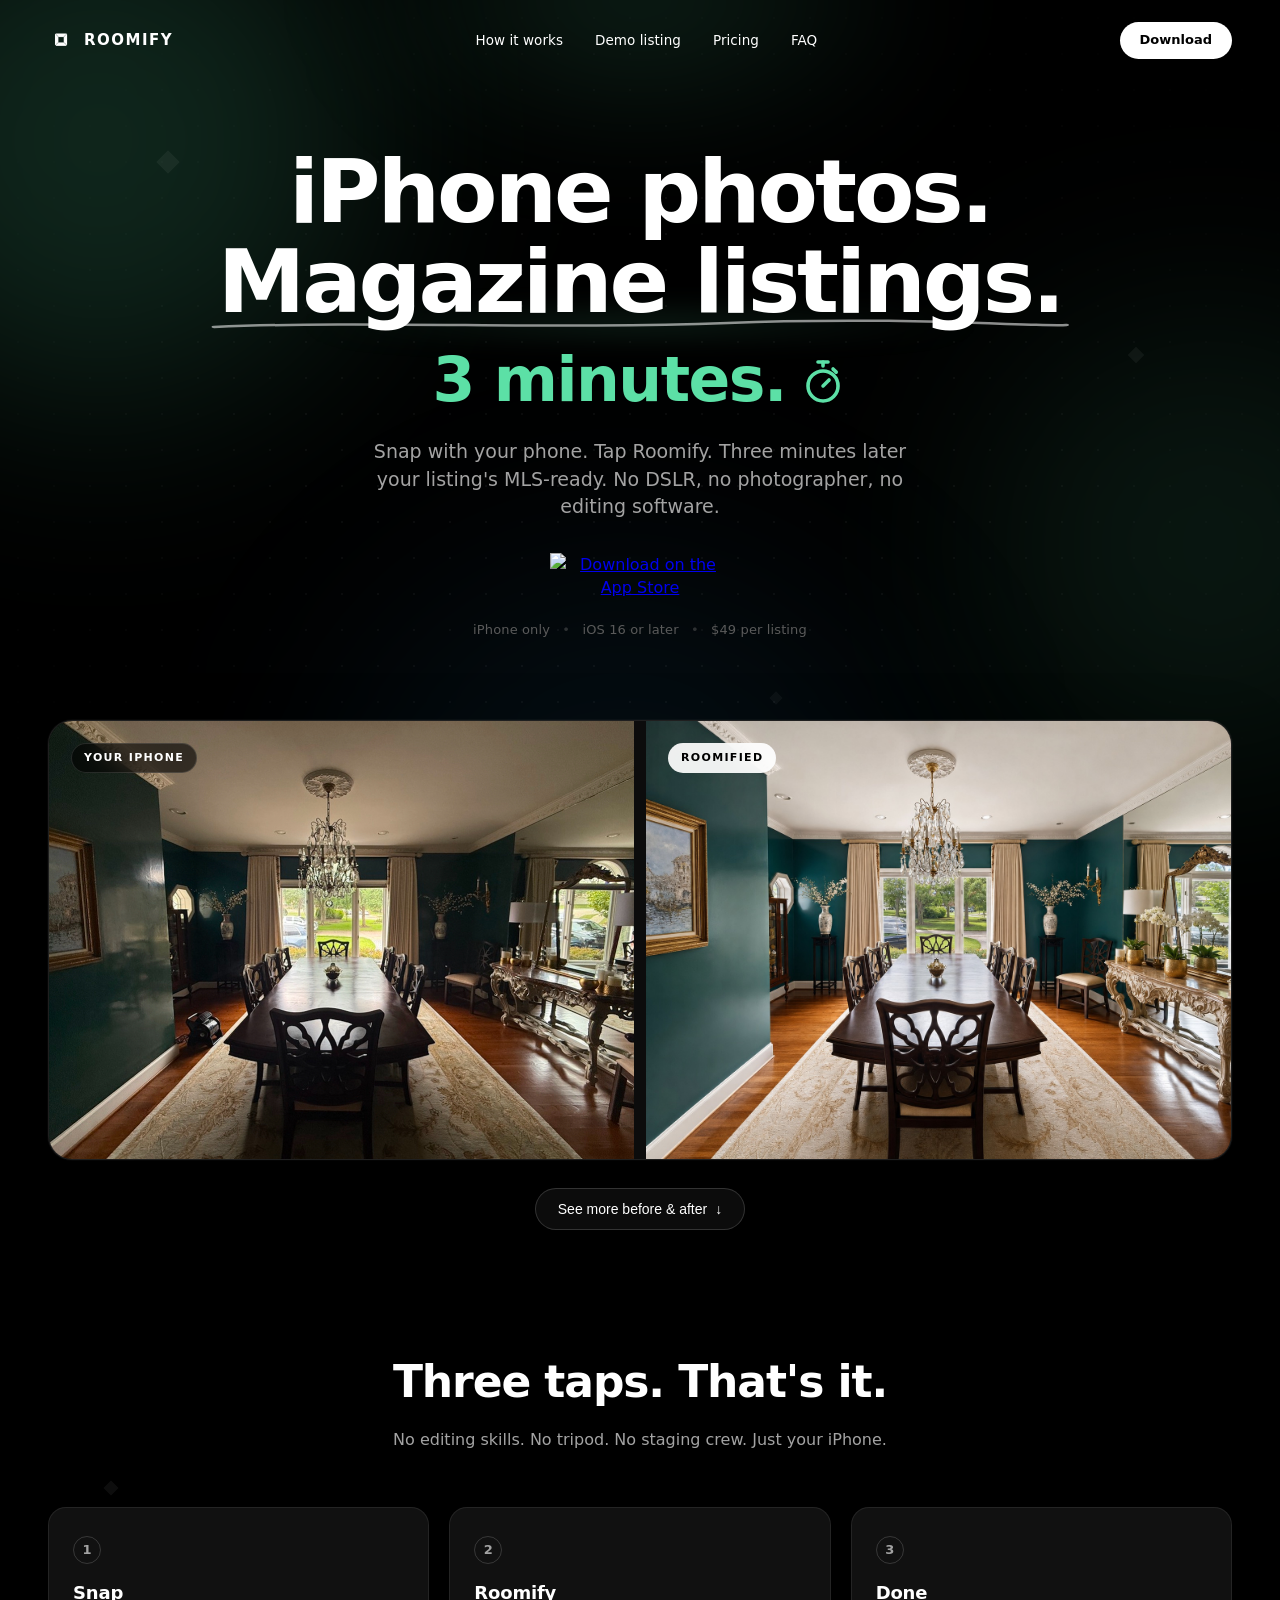
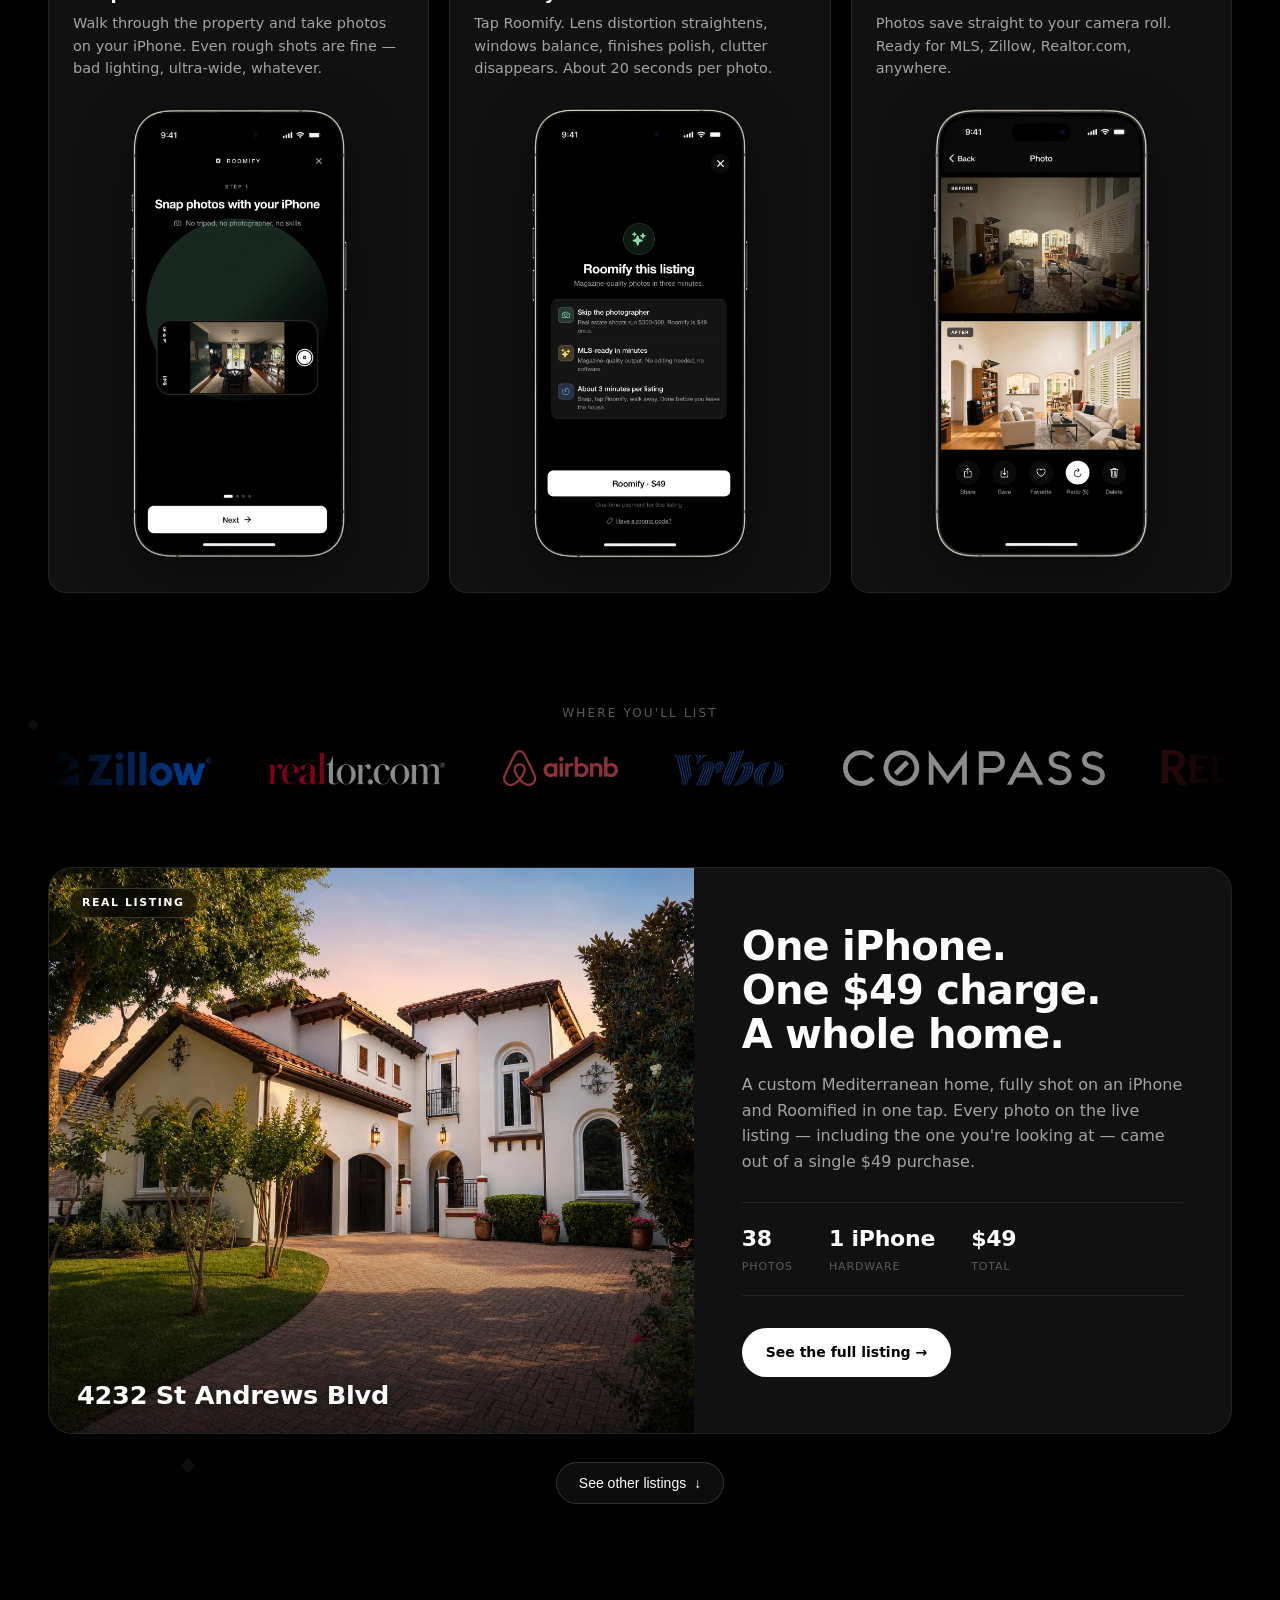
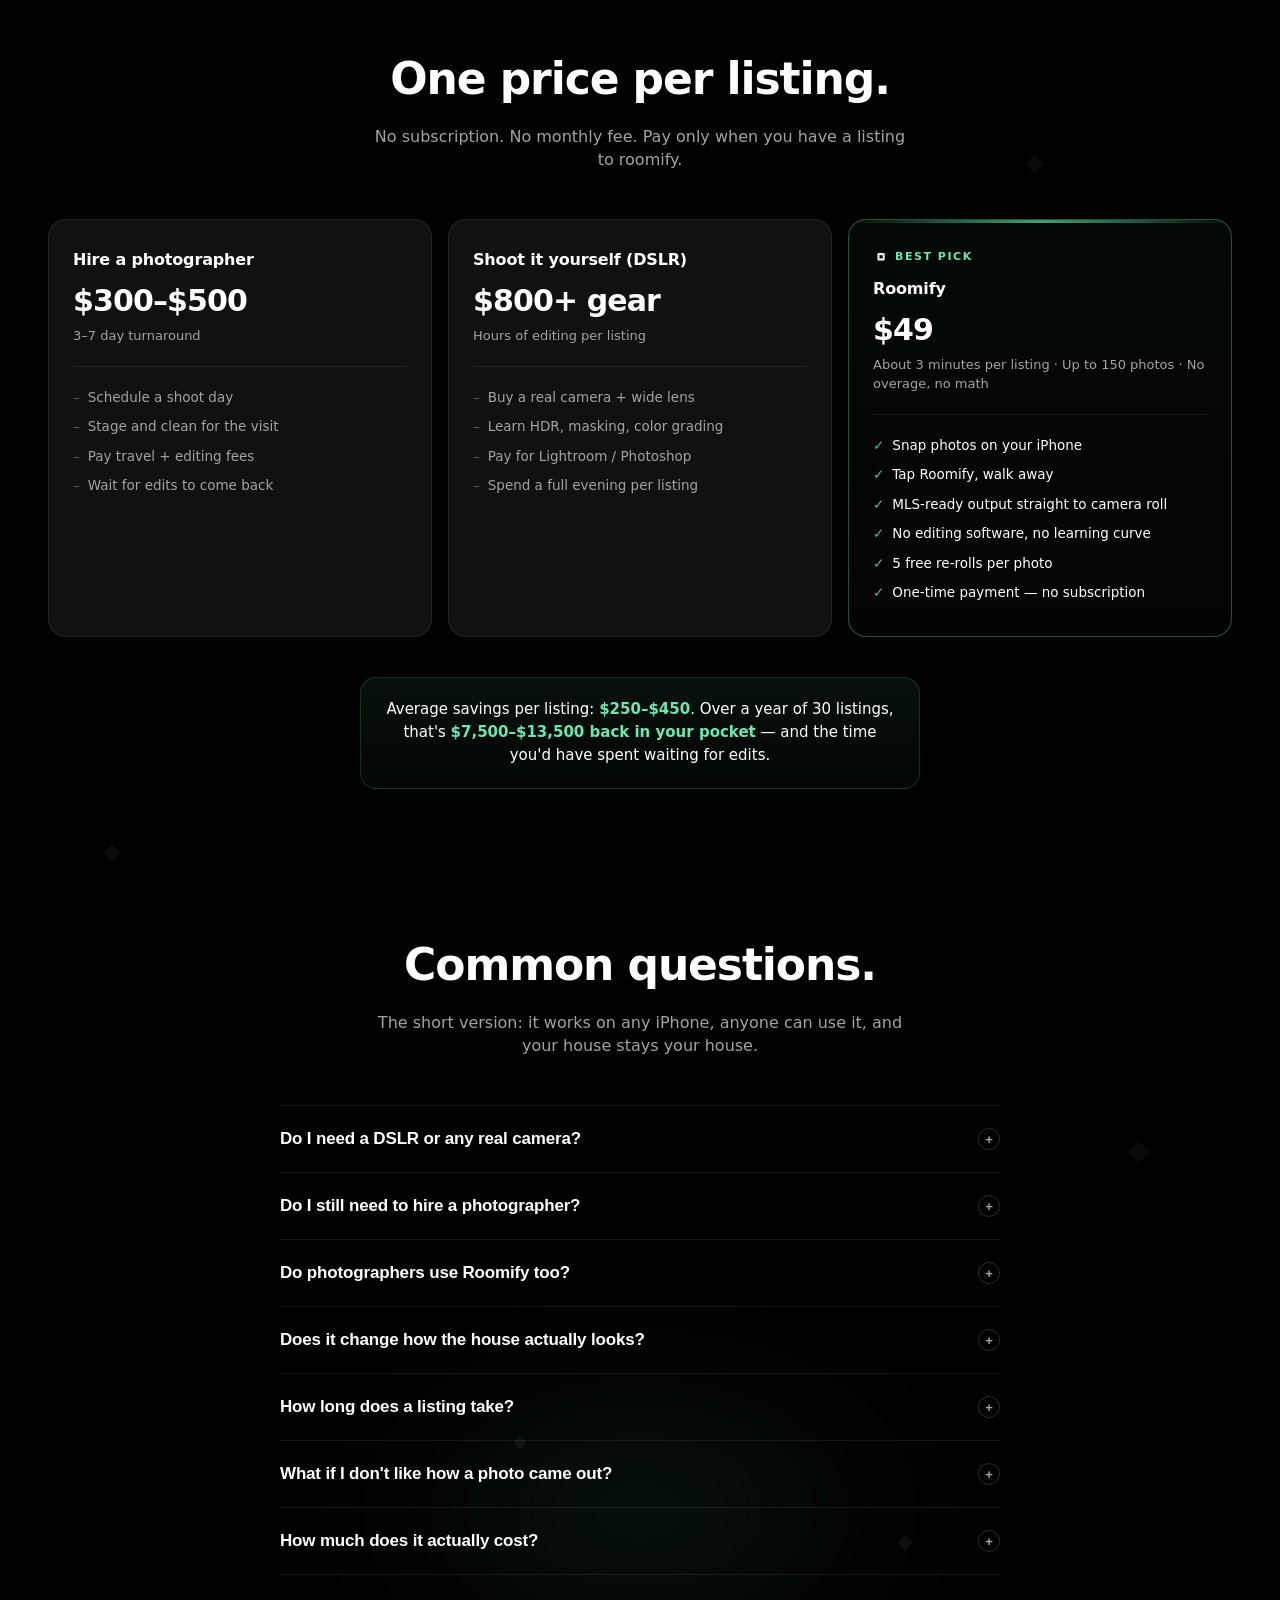
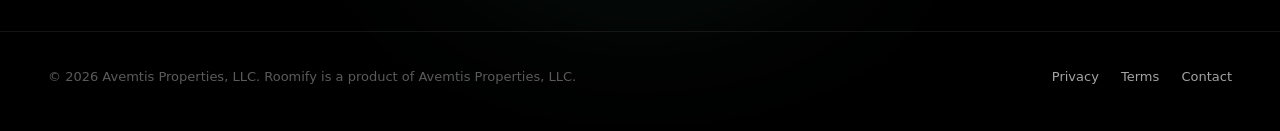
==== commit 8b4c53b0: "Revert "home: "Look closer" section — annotated bedroom with feature pins" This reverts commit dcb6e" ====
--- a/index.html
+++ b/index.html
@@ -760,146 +760,6 @@
     height: auto;
     margin: 28px auto 4px;
     filter: drop-shadow(0 18px 28px rgba(0, 0, 0, 0.45));
-  }
-
-  /* ---- "Look closer" — annotated photo ------------------------------
-     One after-photo with pins dropped on specific spots where Roomify
-     did real work. Beats listing 10 abstract features. Each pin is a
-     button so it gets keyboard focus + hover affordance. */
-  .callouts {
-    padding-top: 88px;
-    padding-bottom: 40px;
-    text-align: center;
-  }
-  .callouts .eyebrow {
-    text-transform: uppercase;
-    letter-spacing: 0.18em;
-    font-size: 12px;
-    color: var(--accent);
-    margin-bottom: 16px;
-  }
-  .callouts h2 {
-    font-size: clamp(28px, 4vw, 48px);
-    font-weight: 700;
-    letter-spacing: -0.02em;
-    line-height: 1.1;
-    margin: 0 auto 12px;
-    max-width: 720px;
-  }
-  .callouts .lead {
-    color: var(--text-muted);
-    font-size: 16px;
-    max-width: 560px;
-    margin: 0 auto 40px;
-    line-height: 1.55;
-  }
-  .callouts-figure {
-    position: relative;
-    margin: 0;
-    border-radius: 18px;
-    overflow: hidden;
-    border: 1px solid var(--border);
-    background: #000;
-  }
-  .callouts-figure img {
-    display: block;
-    width: 100%;
-    height: auto;
-  }
-  .callout-pin {
-    position: absolute;
-    top: var(--y);
-    left: var(--x);
-    background: transparent;
-    border: 0;
-    padding: 0;
-    cursor: pointer;
-    display: inline-flex;
-    align-items: center;
-    gap: 10px;
-    /* Centre the dot on (x, y); the label trails to the right. */
-    transform: translate(-7px, -50%);
-    opacity: 0;
-    animation: calloutIn 0.55s cubic-bezier(0.22, 1, 0.36, 1) var(--delay, 0.2s) forwards;
-  }
-  .callout-pin .callout-dot {
-    width: 14px;
-    height: 14px;
-    border-radius: 50%;
-    background: var(--accent);
-    box-shadow:
-      0 0 0 4px rgba(92, 224, 166, 0.22),
-      0 0 0 9px rgba(92, 224, 166, 0.08),
-      0 1px 6px rgba(0, 0, 0, 0.6);
-    position: relative;
-    flex: 0 0 auto;
-  }
-  .callout-pin .callout-dot::after {
-    content: '';
-    position: absolute;
-    inset: -4px;
-    border-radius: 50%;
-    border: 2px solid var(--accent);
-    opacity: 0;
-    animation: calloutPulse 2.4s ease-out infinite;
-  }
-  .callout-pin .callout-label {
-    display: inline-block;
-    padding: 6px 12px;
-    background: rgba(8, 8, 8, 0.85);
-    backdrop-filter: blur(10px);
-    -webkit-backdrop-filter: blur(10px);
-    border: 1px solid rgba(255, 255, 255, 0.12);
-    border-radius: 999px;
-    font-size: 12px;
-    font-weight: 600;
-    letter-spacing: 0.01em;
-    color: #fff;
-    white-space: nowrap;
-    transition: background 0.2s ease, color 0.2s ease, transform 0.2s ease;
-  }
-  .callout-pin:hover .callout-label,
-  .callout-pin:focus-visible .callout-label {
-    background: var(--accent);
-    color: #000;
-    transform: translateY(-1px);
-  }
-  .callout-pin:focus-visible { outline: none; }
-  /* Right-side variant: label appears to the LEFT of the dot so it
-     doesn't overflow the figure on pins near the right edge. */
-  .callout-pin.left-of-dot {
-    flex-direction: row-reverse;
-    transform: translate(calc(-100% + 7px), -50%);
-  }
-
-  @keyframes calloutIn {
-    from { opacity: 0; transform: translate(-7px, -50%) scale(0.6); }
-    to   { opacity: 1; transform: translate(-7px, -50%) scale(1); }
-  }
-  .callout-pin.left-of-dot {
-    animation-name: calloutInLeft;
-  }
-  @keyframes calloutInLeft {
-    from { opacity: 0; transform: translate(calc(-100% + 7px), -50%) scale(0.6); }
-    to   { opacity: 1; transform: translate(calc(-100% + 7px), -50%) scale(1); }
-  }
-  @keyframes calloutPulse {
-    0%   { transform: scale(1);   opacity: 0.7; }
-    100% { transform: scale(2.6); opacity: 0;   }
-  }
-  @media (prefers-reduced-motion: reduce) {
-    .callout-pin .callout-dot::after { animation: none; }
-  }
-  @media (max-width: 720px) {
-    .callouts { padding-top: 56px; }
-    .callout-pin .callout-label {
-      font-size: 10px;
-      padding: 4px 9px;
-    }
-    .callout-pin .callout-dot {
-      width: 11px;
-      height: 11px;
-    }
   }
 
   /* ---- Pricing -------------------------------------------------- */
@@ -1954,46 +1814,6 @@
   </div>
 </section>
 
-<!-- "Look closer" — annotated after-photo with feature pins. Sits in
-     the flow between "how it works" (3 steps) and "where you'll list"
-     (platforms): explain → prove → distribute. Pins are buttons with
-     visible labels (mobile has no hover affordance), positioned via
-     CSS custom properties so the coordinates are easy to nudge. -->
-<section class="callouts container reveal">
-  <div class="eyebrow">Look closer</div>
-  <h2>What Roomify actually did.</h2>
-  <p class="lead">One iPhone shot. One tap. Six specific changes you can point at — on this exact photo.</p>
-
-  <figure class="callouts-figure">
-    <img src="/assets/residences-22/after-02.webp" alt="Bedroom from Residences #22 — iPhone shot polished by Roomify, with feature callouts" />
-
-    <button class="callout-pin" style="--x:9%;  --y:14%; --delay:0.20s" type="button">
-      <span class="callout-dot" aria-hidden="true"></span>
-      <span class="callout-label">Lens distortion fixed</span>
-    </button>
-    <button class="callout-pin" style="--x:42%; --y:24%; --delay:0.40s" type="button">
-      <span class="callout-dot" aria-hidden="true"></span>
-      <span class="callout-label">Fan motion sharpened</span>
-    </button>
-    <button class="callout-pin" style="--x:22%; --y:42%; --delay:0.60s" type="button">
-      <span class="callout-dot" aria-hidden="true"></span>
-      <span class="callout-label">Walls brightened</span>
-    </button>
-    <button class="callout-pin" style="--x:38%; --y:64%; --delay:0.80s" type="button">
-      <span class="callout-dot" aria-hidden="true"></span>
-      <span class="callout-label">Bedding tidied</span>
-    </button>
-    <button class="callout-pin left-of-dot" style="--x:80%; --y:84%; --delay:1.00s" type="button">
-      <span class="callout-dot" aria-hidden="true"></span>
-      <span class="callout-label">Clutter removed</span>
-    </button>
-    <button class="callout-pin" style="--x:9%;  --y:88%; --delay:1.20s" type="button">
-      <span class="callout-dot" aria-hidden="true"></span>
-      <span class="callout-label">Light streak cleaned</span>
-    </button>
-  </figure>
-</section>
-
 <section class="platforms container reveal">
   <div class="eyebrow">Where you'll list</div>
   <div class="marquee">
